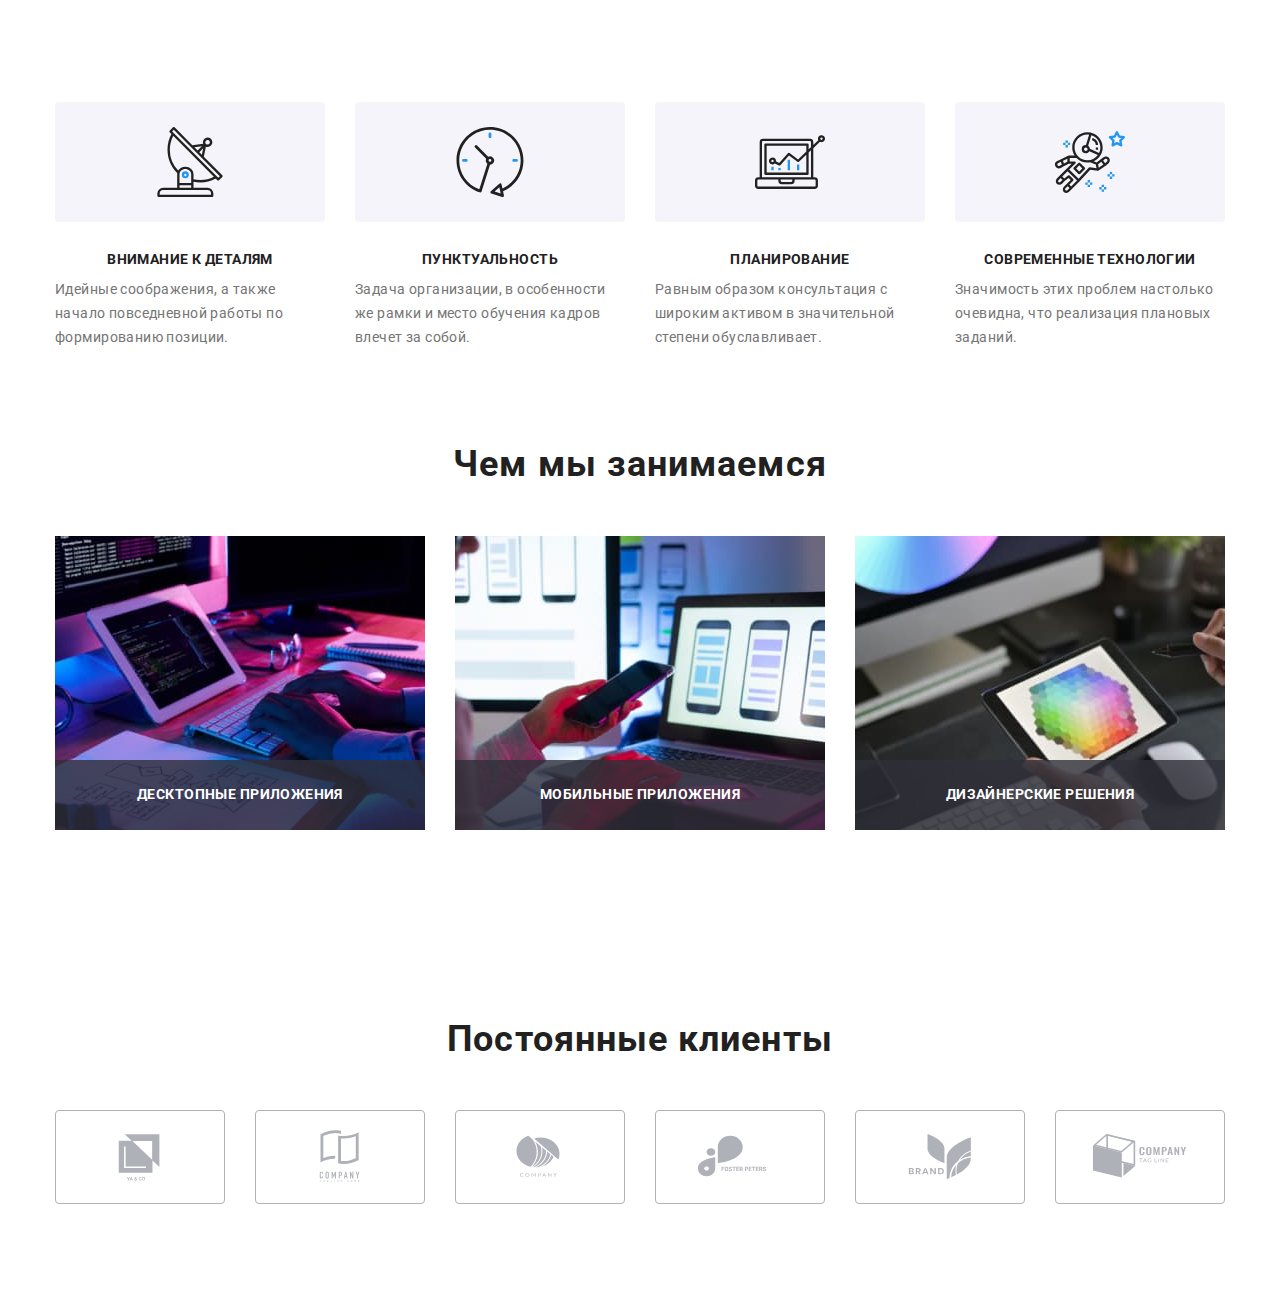
==== index.html @ d969aa15 "about us" ====
<!DOCTYPE html>
<html lang="ru">
  <head>
    <meta charset="UTF-8" />
    <meta name="viewport" content="width=device-width, initial-scale=1.0" />
    <title>Студия</title>
    <link rel="preconnect" href="https://fonts.googleapis.com" />
    <link rel="preconnect" href="https://fonts.gstatic.com" crossorigin />
    <link
      href="https://fonts.googleapis.com/css2?family=Raleway:wght@700&family=Roboto:wght@400;500;700;900&display=swap"
      rel="stylesheet"
    />
    <link
      rel="stylesheet"
      href="https://cdnjs.cloudflare.com/ajax/libs/modern-normalize/1.1.0/modern-normalize.min.css"
      integrity="sha512-wpPYUAdjBVSE4KJnH1VR1HeZfpl1ub8YT/NKx4PuQ5NmX2tKuGu6U/JRp5y+Y8XG2tV+wKQpNHVUX03MfMFn9Q=="
      crossorigin="anonymous"
      referrerpolicy="no-referrer"
    />

    <link rel="stylesheet" href="./css/main.min.css" />
  </head>
  <body>
    <!--
    <header class="header">
      <div class="container header-nav">
        <a class="logo logo--header header-nav__logo" href="./index.html"
          ><span class="logo__logo-span">Web</span>Studio</a
        >

        <nav>
          <ul class="navigation list">
            <li class="navigation__item">
              <a class="navigation__link navigation__link--action" href="./index.html">Студия</a>
            </li>
            <li class="navigation__item">
              <a class="navigation__link" href="./portfolio.html">Портфолио</a>
            </li>
            <li class="navigation__item"><a class="navigation__link" href="">Контакты</a></li>
          </ul>
        </nav>

        <div class="contact">
          <a class="contact__link" href="tel:+380961111111">
            <svg class="contact__icon" width="16" height="12">
              <use href="./images/icons.svg#icon-envelope"></use>
            </svg>
            +38 096 111 11 11</a
          >

          <a class="contact__link contact__link--margin" href="mailto:info@devstudio.com">
            <svg class="contact__icon" width="10" height="16">
              <use href="./images/icons.svg#icon-smartphone"></use>
            </svg>
            info@devstudio.com</a
          >
        </div>
      </div>
    </header>
    -->
    <main>
      <!--
      <section class="hero">
        <div class="container">
          <h1 class="hero__title">Эффективные решения для вашего бизнеса</h1>
          <button data-modal-open type="button" class="btn-order">Заказать услугу</button>
        </div>
      </section>
    -->
      <section class="section">
        <div class="container">
          <ul class="list feature-list">
            <li class="feature-list__item">
              <div class="feature-list__icon-box">
                <svg width="70" height="70">
                  <use href="./images/icons.svg#icon-antenna"></use>
                </svg>
              </div>
              <h3 class="feature-list__title">Внимание к деталям</h3>
              <p class="feature-list__text">
                Идейные соображения, а также начало повседневной работы по формированию позиции.
              </p>
            </li>

            <li class="feature-list__item">
              <div class="feature-list__icon-box">
                <svg width="70" height="70">
                  <use href="./images/icons.svg#icon-clock"></use>
                </svg>
              </div>
              <h3 class="feature-list__title">Пунктуальность</h3>
              <p class="feature-list__text">
                Задача организации, в особенности же рамки и место обучения кадров влечет за собой.
              </p>
            </li>
            <li class="feature-list__item">
              <div class="feature-list__icon-box">
                <svg width="70" height="70">
                  <use href="./images/icons.svg#icon-diagram"></use>
                </svg>
              </div>
              <h3 class="feature-list__title">Планирование</h3>
              <p class="feature-list__text">
                Равным образом консультация с широким активом в значительной степени обуславливает.
              </p>
            </li>
            <li class="feature-list__item">
              <div class="feature-list__icon-box">
                <svg width="70" height="70">
                  <use href="./images/icons.svg#icon-astronaut"></use>
                </svg>
              </div>
              <h3 class="feature-list__title">Современные технологии</h3>
              <p class="feature-list__text">
                Значимость этих проблем настолько очевидна, что реализация плановых заданий.
              </p>
            </li>
          </ul>
        </div>
      </section>

      <section class="section about-us-section">
        <div class="container">
          <h2 class="about-us-title">Чем мы занимаемся</h2>
          <ul class="list about-us-list">
            <li class="about-us-list__item">
              <a href=""
                ><img
                  srcset="./images/box1.jpg 1x, ./images/box1@2x.jpg 2x"
                  src="./images/box1.jpg"
                  width="370"
                  alt="направление деятельности 1"
              /></a>

              <h3 class="about-us-list__overlay">Десктопные приложения</h3>
            </li>
            <li class="about-us-list__item">
              <a href=""
                ><img
                  srcset="./images/box2.jpg 1x, ./images/box2@2x.jpg 2x"
                  src="./images/box2.jpg"
                  width="370"
                  alt="направление деятельности 2"
              /></a>
              <h3 class="about-us-list__overlay">Мобильные приложения</h3>
            </li>
            <li class="about-us-list__item">
              <a href=""
                ><img
                  srcset="./images/box3.jpg 1x, ./images/box3@2x.jpg 2x"
                  src="./images/box3.jpg"
                  width="370"
                  alt="направление деятельности 3"
              /></a>
              <h3 class="about-us-list__overlay">Дизайнерские решения</h3>
            </li>
          </ul>
        </div>
      </section>
      <!--
      <section class="section team">
        <div class="container">
          <h2 class="team__title">Наша команда</h2>
          <ul class="list team-list">
            <li class="team-list__card-item">
              <img src="./images/igor.jpg" width="270" height="260" alt="Игорь Демьяненко" />

              <div class="card-content">
                <h3 class="card-content__staff-title">Игорь Демьяненко</h3>
                <p class="card-content__staff-text" lang="en">Product Designer</p>

                <ul class="list staff-social-list">
                  <li class="staff-social-list__item">
                    <a href="" class="staff-social-list__link">
                      <svg class="staff-social-list__icon" width="20" height="20">
                        <use href="./images/icons.svg#icon-instagram-card"></use>
                      </svg>
                    </a>
                  </li>
                  <li class="staff-social-list__item">
                    <a href="" class="staff-social-list__link">
                      <svg class="staff-social-list__icon" width="20" height="20">
                        <use href="./images/icons.svg#icon-twitter-card"></use>
                      </svg>
                    </a>
                  </li>
                  <li class="staff-social-list__item">
                    <a href="" class="staff-social-list__link">
                      <svg class="staff-social-list__icon" width="20" height="20">
                        <use href="./images/icons.svg#icon-facebook-card"></use>
                      </svg>
                    </a>
                  </li>
                  <li class="staff-social-list__item">
                    <a href="" class="staff-social-list__link">
                      <svg class="staff-social-list__icon" width="20" height="20">
                        <use href="./images/icons.svg#icon-linkedin-card"></use>
                      </svg>
                    </a>
                  </li>
                </ul>
              </div>
            </li>
            <li class="team-list__card-item">
              <img src="./images/olga.jpg" width="270" height="260" alt="Ольга Репина" />

              <div class="card-content">
                <h3 class="card-content__staff-title">Ольга Репина</h3>
                <p class="card-content__staff-text" lang="en">Frontend Developer</p>

                <ul class="list staff-social-list">
                  <li class="staff-social-list__item">
                    <a href="" class="staff-social-list__link">
                      <svg class="staff-social-list__icon" width="20" height="20">
                        <use href="./images/icons.svg#icon-instagram-card"></use>
                      </svg>
                    </a>
                  </li>
                  <li class="staff-social-list__item">
                    <a href="" class="staff-social-list__link">
                      <svg class="staff-social-list__icon" width="20" height="20">
                        <use href="./images/icons.svg#icon-twitter-card"></use>
                      </svg>
                    </a>
                  </li>
                  <li class="staff-social-list__item">
                    <a href="" class="staff-social-list__link">
                      <svg class="staff-social-list__icon" width="20" height="20">
                        <use href="./images/icons.svg#icon-facebook-card"></use>
                      </svg>
                    </a>
                  </li>
                  <li class="staff-social-list__item">
                    <a href="" class="staff-social-list__link">
                      <svg class="staff-social-list__icon" width="20" height="20">
                        <use href="./images/icons.svg#icon-linkedin-card"></use>
                      </svg>
                    </a>
                  </li>
                </ul>
              </div>
            </li>
            <li class="team-list__card-item">
              <img src="./images/nikolay.jpg" width="270" height="260" alt="Николай Тарасов" />

              <div class="card-content">
                <h3 class="card-content__staff-title">Николай Тарасов</h3>
                <p class="card-content__staff-text" lang="en">Marketing</p>

                <ul class="list staff-social-list">
                  <li class="staff-social-list__item">
                    <a href="" class="staff-social-list__link">
                      <svg class="staff-social-list__icon" width="20" height="20">
                        <use href="./images/icons.svg#icon-instagram-card"></use>
                      </svg>
                    </a>
                  </li>
                  <li class="staff-social-list__item">
                    <a href="" class="staff-social-list__link">
                      <svg class="staff-social-list__icon" width="20" height="20">
                        <use href="./images/icons.svg#icon-twitter-card"></use>
                      </svg>
                    </a>
                  </li>
                  <li class="staff-social-list__item">
                    <a href="" class="staff-social-list__link">
                      <svg class="staff-social-list__icon" width="20" height="20">
                        <use href="./images/icons.svg#icon-facebook-card"></use>
                      </svg>
                    </a>
                  </li>
                  <li class="staff-social-list__item">
                    <a href="" class="staff-social-list__link">
                      <svg class="staff-social-list__icon" width="20" height="20">
                        <use href="./images/icons.svg#icon-linkedin-card"></use>
                      </svg>
                    </a>
                  </li>
                </ul>
              </div>
            </li>
            <li class="team-list__card-item">
              <img src="./images/mihail.jpg" width="270" height="260" alt="Михаил Ермаков" />

              <div class="card-content">
                <h3 class="card-content__staff-title">Михаил Ермаков</h3>
                <p class="card-content__staff-text" lang="en">UI Designer</p>

                <ul class="list staff-social-list">
                  <li class="staff-social-list__item">
                    <a href="" class="staff-social-list__link">
                      <svg class="staff-social-list__icon" width="20" height="20">
                        <use href="./images/icons.svg#icon-instagram-card"></use>
                      </svg>
                    </a>
                  </li>
                  <li class="staff-social-list__item">
                    <a href="" class="staff-social-list__link">
                      <svg class="staff-social-list__icon" width="20" height="20">
                        <use href="./images/icons.svg#icon-twitter-card"></use>
                      </svg>
                    </a>
                  </li>
                  <li class="staff-social-list__item">
                    <a href="" class="staff-social-list__link">
                      <svg class="staff-social-list__icon" width="20" height="20">
                        <use href="./images/icons.svg#icon-facebook-card"></use>
                      </svg>
                    </a>
                  </li>
                  <li class="staff-social-list__item">
                    <a href="" class="staff-social-list__link">
                      <svg class="staff-social-list__icon" width="20" height="20">
                        <use href="./images/icons.svg#icon-linkedin-card"></use>
                      </svg>
                    </a>
                  </li>
                </ul>
              </div>
            </li>
          </ul>
        </div>
      </section>
    -->
      <section class="section">
        <div class="container">
          <h2 class="clients-title">Постоянные клиенты</h2>
          <ul class="list clients-list">
            <li class="clients-list__item">
              <a href="" class="clients-list__link">
                <svg class="clients-list__icon" width="106" height="60">
                  <use href="./images/icons.svg#icon-client1"></use>
                </svg>
              </a>
            </li>
            <li class="clients-list__item">
              <a href="" class="clients-list__link">
                <svg class="clients-list__icon" width="106" height="60">
                  <use href="./images/icons.svg#icon-client2"></use>
                </svg>
              </a>
            </li>
            <li class="clients-list__item">
              <a href="" class="clients-list__link">
                <svg class="clients-list__icon" width="106" height="60">
                  <use href="./images/icons.svg#icon-client3"></use>
                </svg>
              </a>
            </li>
            <li class="clients-list__item">
              <a href="" class="clients-list__link">
                <svg class="clients-list__icon" width="106" height="60">
                  <use href="./images/icons.svg#icon-client4"></use>
                </svg>
              </a>
            </li>
            <li class="clients-list__item">
              <a href="" class="clients-list__link">
                <svg class="clients-list__icon" width="106" height="60">
                  <use href="./images/icons.svg#icon-client5"></use>
                </svg>
              </a>
            </li>
            <li class="clients-list__item">
              <a href="" class="clients-list__link">
                <svg class="clients-list__icon" width="106" height="60">
                  <use href="./images/icons.svg#icon-client6"></use>
                </svg>
              </a>
            </li>
          </ul>
        </div>
      </section>
      <!--
      <div data-modal class="backdrop is-hidden">
        <div class="modal">
          <button data-modal-close type="button" class="btn-modal">
            <svg class="btn-modal__icon">
              <use href="./images/icons.svg#icon-close"></use>
            </svg>
          </button>
          <form class="form" action="">
            <p class="form__header">Оставьте свои данные, мы вам перезвоним</p>

            <div class="form__field">
              <label class="form__label" for="name">Имя</label>

              <div class="form__icon-position">
                <input class="form__input" type="text" name="name" id="name" autofocus />
                <svg class="form__icon form__icon--name">
                  <use href="./images/icons.svg#icon-name"></use>
                </svg>
              </div>
            </div>

            <div class="form__field">
              <label class="form__label" for="tel">Телефон</label>
              <div class="form__icon-position">
                <input class="form__input" type="tel" name="tel" id="tel" />
                <svg class="form__icon form__icon--tel">
                  <use href="./images/icons.svg#icon-tel"></use>
                </svg>
              </div>
            </div>

            <div class="form__field">
              <label class="form__label" for="email">Почта</label>
              <div class="form__icon-position">
                <input class="form__input" type="email" name="email" id="email" />
                <svg class="form__icon form__icon--email">
                  <use href="./images/icons.svg#icon-email"></use>
                </svg>
              </div>
            </div>

            <div class="form__field">
              <label class="form__label" for="comment">Комментарий</label>
              <textarea
                class="form__textarea"
                name="comment"
                id="comment"
                placeholder="Введите текст"
              ></textarea>
            </div>

            <div class="form__field">
              <input
                class="form__input-policy"
                type="checkbox"
                name="policy"
                id="policy"
                required
              />

              <label class="form__label-policy" for="policy"
                >Соглашаюсь с рассылкой и принимаю
                <a class="form__policy-link" href="">Условия договора</a></label
              >
            </div>

            <button type="submit" class="form-bnt-submit">Отправить</button>
          </form>
        </div>
      </div>
    --></main>
    <!--
    <footer class="footer">
      <div class="container footer-wrap">
        <div class="footer-wrap__footer-contact-block">
          <a class="footer-logo" href="./index.html"
            ><span class="footer-logo__logo-span">Web</span>Studio</a
          >
          <address>
            <a
              class="footer-contact-link footer-contact-link--address-link"
              href="https://goo.gl/maps/iWSiA93wagULa9Wx8"
              >г. Киев, пр-т Леси Украинки, 26</a
            ><br />
            <a class="footer-contact-link" href="tel:+380991111111">+38 099 111 11 11</a><br />
            <a class="footer-contact-link" href="mailto:info@example.com">info@example.com</a>
          </address>
        </div>

        <div class="footer-wrap__footer-social-wrap">
          <p class="join-social">присоединяйтесь</p>
          <ul class="list footer-social-list">
            <li class="footer-social-list__item">
              <a href="" class="footer-social-list__link">
                <svg class="footer-social-list__icon" width="20" height="20">
                  <use href="./images/icons.svg#icon-instagram-footer"></use>
                </svg>
              </a>
            </li>
            <li class="footer-social-list__item">
              <a href="" class="footer-social-list__link">
                <svg class="footer-social-list__icon" width="20" height="20">
                  <use href="./images/icons.svg#icon-twitter-footer"></use>
                </svg>
              </a>
            </li>
            <li class="footer-social-list__item">
              <a href="" class="footer-social-list__link">
                <svg class="footer-social-list__icon" width="20" height="20">
                  <use href="./images/icons.svg#icon-facebook-footer"></use>
                </svg>
              </a>
            </li>
            <li class="footer-social-list__item">
              <a href="" class="footer-social-list__link">
                <svg class="footer-social-list__icon" width="20" height="20">
                  <use href="./images/icons.svg#icon-linkedin-footer"></use>
                </svg>
              </a>
            </li>
          </ul>
        </div>

        <div class="footer-wrap__footer-form-wrap">
          <p class="join-social">Подпишитесь на рассылку</p>
          <form class="footer-form-email" action="">
            <input
              class="footer-form-email__input"
              type="email"
              name="email-list"
              placeholder="E-mail"
            />
            <button type="submit" class="foooter-form-bnt">
              Подписаться
              <svg class="foooter-form-bnt__icon" width="24" height="24">
                <use href="./images/icons.svg#icon-send"></use>
              </svg>
            </button>
          </form>
        </div>
      </div>
    </footer>
  -->
    <script src="./js/modal.js"></script>
  </body>
</html>
---- css/main.min.css ----
*{-webkit-box-sizing:border-box;box-sizing:border-box}body{font-family:"Roboto",sans-serif;font-style:normal;background-color:#fff;color:#757575}h1,h2,h3,h4,h5,h6,p,ul{margin:0;padding:0}img{display:block;max-width:100%;height:auto}.list{list-style:none}a{text-decoration:none}.container{margin-left:auto;margin-right:auto;padding-left:15px;padding-right:15px}@media screen and (min-width: 480px){.container{width:480px}}@media screen and (min-width: 768px){.container{width:768px}}@media screen and (min-width: 1200px){.container{width:1200px}}.section{padding-top:60px;padding-bottom:60px}@media screen and (min-width: 1200px){.section{padding-top:94px;padding-bottom:94px}}@media screen and (min-width: 768px){.feature-list{display:-webkit-box;display:-ms-flexbox;display:flex;-ms-flex-wrap:wrap;flex-wrap:wrap;margin:-15px}}@media screen and (max-width: 767px){.feature-list__item:not(:last-child){margin-bottom:30px}}@media screen and (min-width: 768px){.feature-list__item{margin:15px;-ms-flex-preferred-size:calc((100% - 60px)/2);flex-basis:calc((100% - 60px)/2)}}@media screen and (min-width: 1200px){.feature-list__item{margin:15px;-ms-flex-preferred-size:calc((100% - 120px)/4);flex-basis:calc((100% - 120px)/4)}}.feature-list__icon-box{margin-bottom:30px;padding-top:25px;padding-bottom:25px;text-align:center;background-color:#f5f4fa;border-radius:4px;height:120px}.feature-list__title{margin-bottom:10px;font-weight:700;font-size:14px;line-height:1.14;letter-spacing:.03em;text-transform:uppercase;color:#212121;text-align:center}.feature-list__text{font-weight:400;font-size:14px;line-height:1.71;letter-spacing:.03em;color:#757575}.about-us-section{display:none}@media screen and (min-width: 1200px){.about-us-section{display:block;padding-top:0}}.about-us-title{margin-bottom:50px;font-weight:700;font-size:36px;line-height:1.16;text-align:center;letter-spacing:.03em;color:#212121}.about-us-list{display:-webkit-box;display:-ms-flexbox;display:flex}.about-us-list__item:not(:last-child){margin-right:30px}.about-us-list__item{position:relative}.about-us-list__overlay{position:absolute;margin:0;padding-top:27px;padding-bottom:27px;width:100%;height:70px;bottom:0;opacity:1;font-weight:700;font-size:14px;line-height:1.14;text-align:center;letter-spacing:.03em;text-transform:uppercase;background-color:rgba(47,48,58,.8);color:#fff}.clients-title{margin-bottom:30px;font-size:28px;line-height:1.16;font-weight:700;text-align:center;letter-spacing:.03em;color:#212121}@media screen and (min-width: 1200px){.clients-title{margin-bottom:50px;font-size:36px;line-height:1.17}}.clients-list{display:-webkit-box;display:-ms-flexbox;display:flex;-ms-flex-wrap:wrap;flex-wrap:wrap;margin:-15px}.clients-list__item{margin:15px;-ms-flex-preferred-size:calc((100% - 60px)/2);flex-basis:calc((100% - 60px)/2)}@media screen and (min-width: 768px){.clients-list__item{margin:15px;-ms-flex-preferred-size:calc((100% - 90px)/3);flex-basis:calc((100% - 90px)/3)}}@media screen and (min-width: 1200px){.clients-list__item{margin:15px;-ms-flex-preferred-size:calc((100% - 180px)/6);flex-basis:calc((100% - 180px)/6)}}.clients-list__link{padding:16px 0;display:-webkit-box;display:-ms-flexbox;display:flex;-webkit-box-pack:center;-ms-flex-pack:center;justify-content:center;-webkit-box-align:center;-ms-flex-align:center;align-items:center;border:1px solid #afb1b8;border-radius:4px;color:#afb1b8;-webkit-transition:color 250ms cubic-bezier(0.4, 0, 0.2, 1),border 250ms cubic-bezier(0.4, 0, 0.2, 1);transition:color 250ms cubic-bezier(0.4, 0, 0.2, 1),border 250ms cubic-bezier(0.4, 0, 0.2, 1)}.clients-list__link:hover,.clients-list__link:focus{color:#2196f3;border:1px solid #2196f3}.clients-list__icon{fill:currentColor}/*# sourceMappingURL=main.min.css.map */
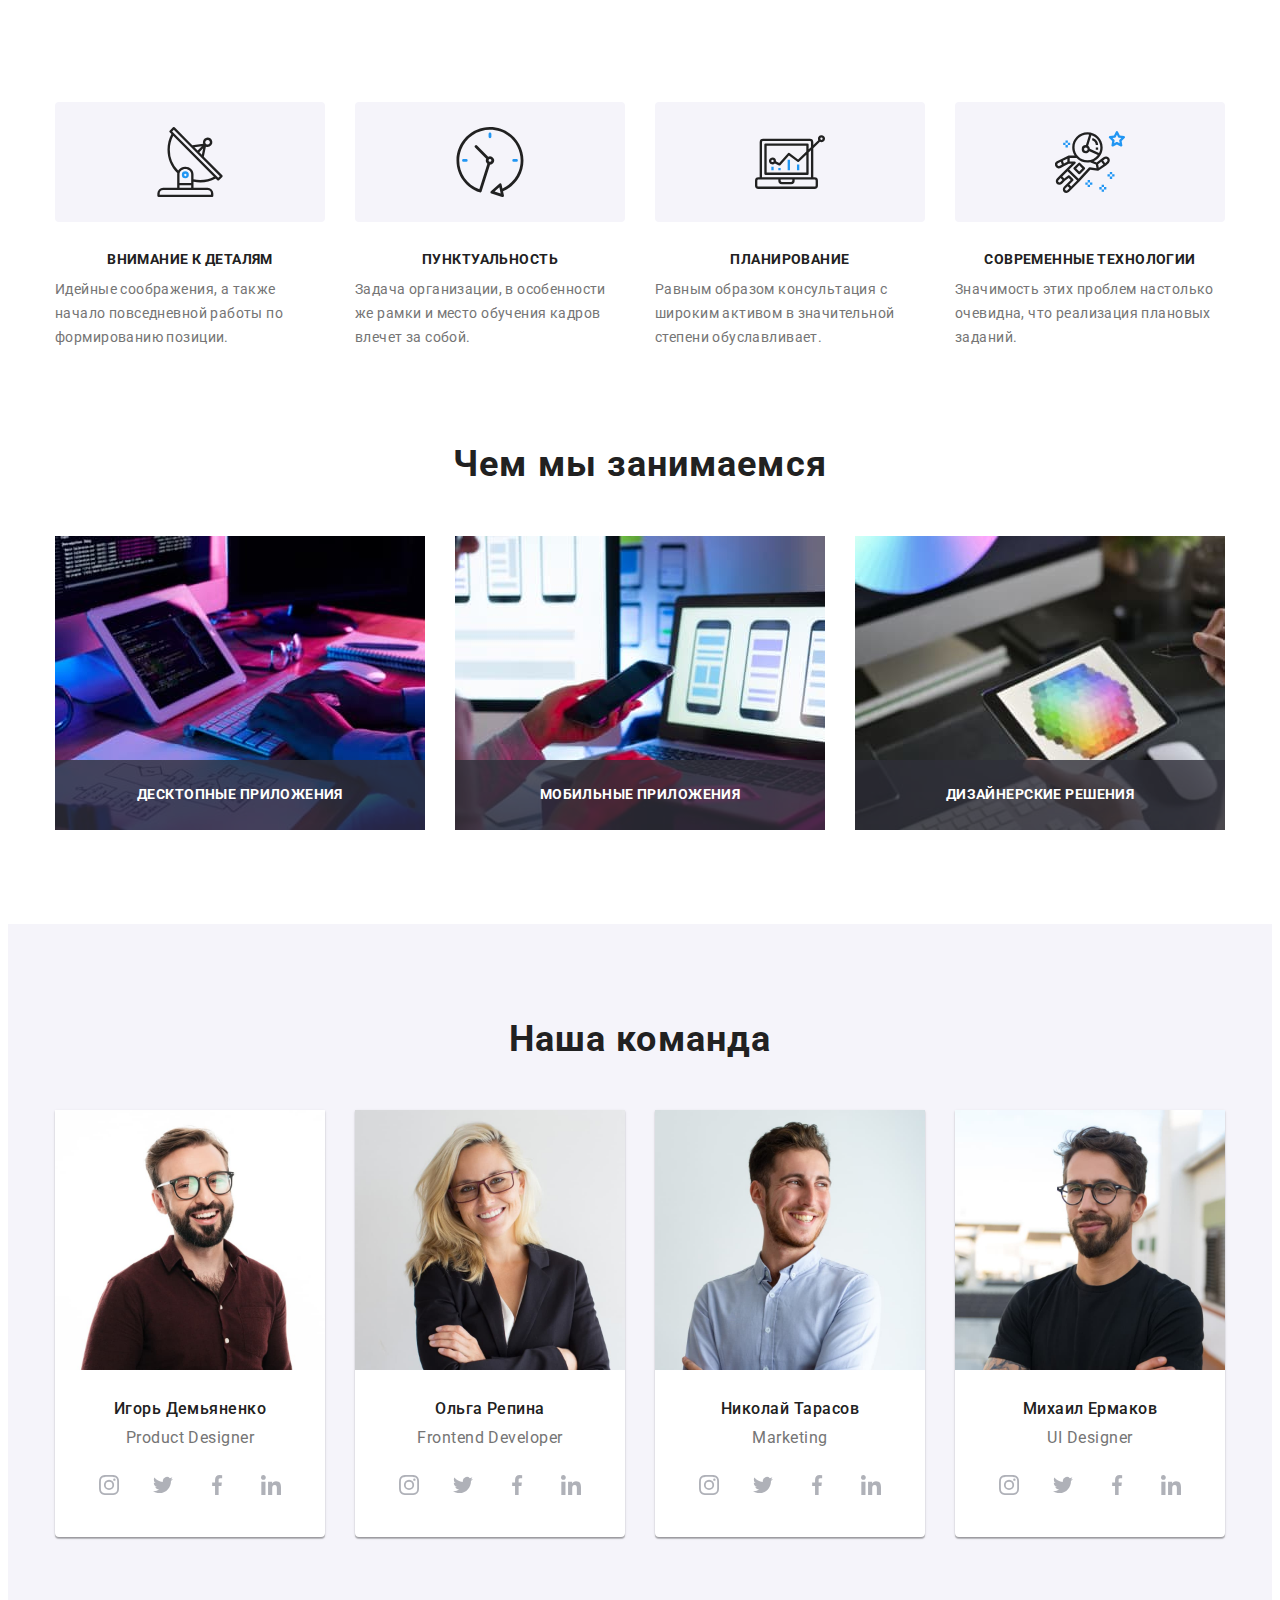
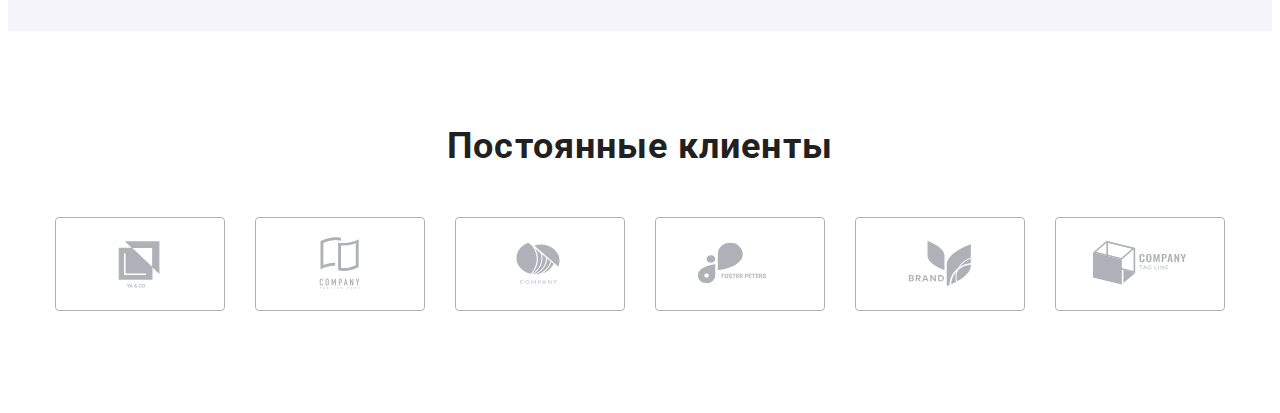
==== commit 78b7902f: "team" ====
--- a/index.html
+++ b/index.html
@@ -157,14 +157,24 @@
           </ul>
         </div>
       </section>
-      <!--
+
       <section class="section team">
         <div class="container">
           <h2 class="team__title">Наша команда</h2>
           <ul class="list team-list">
             <li class="team-list__card-item">
-              <img src="./images/igor.jpg" width="270" height="260" alt="Игорь Демьяненко" />
-
+              <picture>
+                <source
+                  srcset="./images/igor-desctop.jpg 1x, ./images/igor-desctop@2x.jpg 2x"
+                  media="(min-width: 1200px)"
+                />
+                <source
+                  srcset="./images/igor-tablet.jpg 1x, ./images/igor-tablet@2x.jpg 2x"
+                  media="(min-width: 768px)"
+                />
+                <source srcset="./images/igor-mob.jpg 1x, ./images/igor-mob@2x.jpg 2x" />
+                <img src="./images/igor-mob.jpg" alt="Игорь Демьяненко" />
+              </picture>
               <div class="card-content">
                 <h3 class="card-content__staff-title">Игорь Демьяненко</h3>
                 <p class="card-content__staff-text" lang="en">Product Designer</p>
@@ -202,7 +212,18 @@
               </div>
             </li>
             <li class="team-list__card-item">
-              <img src="./images/olga.jpg" width="270" height="260" alt="Ольга Репина" />
+              <picture>
+                <source
+                  srcset="./images/olga-desctop.jpg 1x, ./images/olga-desctop@2x.jpg 2x"
+                  media="(min-width: 1200px)"
+                />
+                <source
+                  srcset="./images/olga-tablet.jpg 1x, ./images/olga-tablet@2x.jpg 2x"
+                  media="(min-width: 768px)"
+                />
+                <source srcset="./images/olga-mob.jpg 1x, ./images/olga-mob@2x.jpg 2x" />
+                <img src="./images/olga-mob.jpg" alt="Ольга Репина" />
+              </picture>
 
               <div class="card-content">
                 <h3 class="card-content__staff-title">Ольга Репина</h3>
@@ -241,7 +262,18 @@
               </div>
             </li>
             <li class="team-list__card-item">
-              <img src="./images/nikolay.jpg" width="270" height="260" alt="Николай Тарасов" />
+              <picture>
+                <source
+                  srcset="./images/nikolay-desctop.jpg 1x, ./images/nikolay-desctop@2x.jpg 2x"
+                  media="(min-width: 1200px)"
+                />
+                <source
+                  srcset="./images/nikolay-tablet.jpg 1x, ./images/nikolay-tablet@2x.jpg 2x"
+                  media="(min-width: 768px)"
+                />
+                <source srcset="./images/nikolay-mob.jpg 1x, ./images/nikolay-mob@2x.jpg 2x" />
+                <img src="./images/nikolay-mob.jpg" alt="Николай Тарасов" />
+              </picture>
 
               <div class="card-content">
                 <h3 class="card-content__staff-title">Николай Тарасов</h3>
@@ -280,8 +312,18 @@
               </div>
             </li>
             <li class="team-list__card-item">
-              <img src="./images/mihail.jpg" width="270" height="260" alt="Михаил Ермаков" />
-
+              <picture>
+                <source
+                  srcset="./images/mihail-desctop.jpg 1x, ./images/mihail-desctop@2x.jpg 2x"
+                  media="(min-width: 1200px)"
+                />
+                <source
+                  srcset="./images/mihail-tablet.jpg 1x, ./images/mihail-tablet@2x.jpg 2x"
+                  media="(min-width: 768px)"
+                />
+                <source srcset="./images/mihail-mob.jpg 1x, ./images/mihail-mob@2x.jpg 2x" />
+                <img src="./images/mihail-mob.jpg" alt="Михаил Ермаков" />
+              </picture>
               <div class="card-content">
                 <h3 class="card-content__staff-title">Михаил Ермаков</h3>
                 <p class="card-content__staff-text" lang="en">UI Designer</p>
@@ -321,7 +363,7 @@
           </ul>
         </div>
       </section>
-    -->
+
       <section class="section">
         <div class="container">
           <h2 class="clients-title">Постоянные клиенты</h2>
--- a/css/main.min.css
+++ b/css/main.min.css
@@ -1 +1 @@
-*{-webkit-box-sizing:border-box;box-sizing:border-box}body{font-family:"Roboto",sans-serif;font-style:normal;background-color:#fff;color:#757575}h1,h2,h3,h4,h5,h6,p,ul{margin:0;padding:0}img{display:block;max-width:100%;height:auto}.list{list-style:none}a{text-decoration:none}.container{margin-left:auto;margin-right:auto;padding-left:15px;padding-right:15px}@media screen and (min-width: 480px){.container{width:480px}}@media screen and (min-width: 768px){.container{width:768px}}@media screen and (min-width: 1200px){.container{width:1200px}}.section{padding-top:60px;padding-bottom:60px}@media screen and (min-width: 1200px){.section{padding-top:94px;padding-bottom:94px}}@media screen and (min-width: 768px){.feature-list{display:-webkit-box;display:-ms-flexbox;display:flex;-ms-flex-wrap:wrap;flex-wrap:wrap;margin:-15px}}@media screen and (max-width: 767px){.feature-list__item:not(:last-child){margin-bottom:30px}}@media screen and (min-width: 768px){.feature-list__item{margin:15px;-ms-flex-preferred-size:calc((100% - 60px)/2);flex-basis:calc((100% - 60px)/2)}}@media screen and (min-width: 1200px){.feature-list__item{margin:15px;-ms-flex-preferred-size:calc((100% - 120px)/4);flex-basis:calc((100% - 120px)/4)}}.feature-list__icon-box{margin-bottom:30px;padding-top:25px;padding-bottom:25px;text-align:center;background-color:#f5f4fa;border-radius:4px;height:120px}.feature-list__title{margin-bottom:10px;font-weight:700;font-size:14px;line-height:1.14;letter-spacing:.03em;text-transform:uppercase;color:#212121;text-align:center}.feature-list__text{font-weight:400;font-size:14px;line-height:1.71;letter-spacing:.03em;color:#757575}.about-us-section{display:none}@media screen and (min-width: 1200px){.about-us-section{display:block;padding-top:0}}.about-us-title{margin-bottom:50px;font-weight:700;font-size:36px;line-height:1.16;text-align:center;letter-spacing:.03em;color:#212121}.about-us-list{display:-webkit-box;display:-ms-flexbox;display:flex}.about-us-list__item:not(:last-child){margin-right:30px}.about-us-list__item{position:relative}.about-us-list__overlay{position:absolute;margin:0;padding-top:27px;padding-bottom:27px;width:100%;height:70px;bottom:0;opacity:1;font-weight:700;font-size:14px;line-height:1.14;text-align:center;letter-spacing:.03em;text-transform:uppercase;background-color:rgba(47,48,58,.8);color:#fff}.clients-title{margin-bottom:30px;font-size:28px;line-height:1.16;font-weight:700;text-align:center;letter-spacing:.03em;color:#212121}@media screen and (min-width: 1200px){.clients-title{margin-bottom:50px;font-size:36px;line-height:1.17}}.clients-list{display:-webkit-box;display:-ms-flexbox;display:flex;-ms-flex-wrap:wrap;flex-wrap:wrap;margin:-15px}.clients-list__item{margin:15px;-ms-flex-preferred-size:calc((100% - 60px)/2);flex-basis:calc((100% - 60px)/2)}@media screen and (min-width: 768px){.clients-list__item{margin:15px;-ms-flex-preferred-size:calc((100% - 90px)/3);flex-basis:calc((100% - 90px)/3)}}@media screen and (min-width: 1200px){.clients-list__item{margin:15px;-ms-flex-preferred-size:calc((100% - 180px)/6);flex-basis:calc((100% - 180px)/6)}}.clients-list__link{padding:16px 0;display:-webkit-box;display:-ms-flexbox;display:flex;-webkit-box-pack:center;-ms-flex-pack:center;justify-content:center;-webkit-box-align:center;-ms-flex-align:center;align-items:center;border:1px solid #afb1b8;border-radius:4px;color:#afb1b8;-webkit-transition:color 250ms cubic-bezier(0.4, 0, 0.2, 1),border 250ms cubic-bezier(0.4, 0, 0.2, 1);transition:color 250ms cubic-bezier(0.4, 0, 0.2, 1),border 250ms cubic-bezier(0.4, 0, 0.2, 1)}.clients-list__link:hover,.clients-list__link:focus{color:#2196f3;border:1px solid #2196f3}.clients-list__icon{fill:currentColor}/*# sourceMappingURL=main.min.css.map */+*{-webkit-box-sizing:border-box;box-sizing:border-box}body{font-family:"Roboto",sans-serif;font-style:normal;background-color:#fff;color:#757575}h1,h2,h3,h4,h5,h6,p,ul{margin:0;padding:0}img{display:block;max-width:100%;height:auto}.list{list-style:none}a{text-decoration:none}.container{margin-left:auto;margin-right:auto;padding-left:15px;padding-right:15px}@media screen and (min-width: 480px){.container{width:480px}}@media screen and (min-width: 768px){.container{width:768px}}@media screen and (min-width: 1200px){.container{width:1200px}}.section{padding-top:60px;padding-bottom:60px}@media screen and (min-width: 1200px){.section{padding-top:94px;padding-bottom:94px}}@media screen and (min-width: 768px){.feature-list{display:-webkit-box;display:-ms-flexbox;display:flex;-ms-flex-wrap:wrap;flex-wrap:wrap;margin:-15px}}@media screen and (max-width: 767px){.feature-list__item:not(:last-child){margin-bottom:30px}}@media screen and (min-width: 768px){.feature-list__item{margin:15px;-ms-flex-preferred-size:calc((100% - 60px)/2);flex-basis:calc((100% - 60px)/2)}}@media screen and (min-width: 1200px){.feature-list__item{margin:15px;-ms-flex-preferred-size:calc((100% - 120px)/4);flex-basis:calc((100% - 120px)/4)}}.feature-list__icon-box{margin-bottom:30px;padding-top:25px;padding-bottom:25px;text-align:center;background-color:#f5f4fa;border-radius:4px;height:120px}.feature-list__title{margin-bottom:10px;font-weight:700;font-size:14px;line-height:1.14;letter-spacing:.03em;text-transform:uppercase;color:#212121;text-align:center}.feature-list__text{font-weight:400;font-size:14px;line-height:1.71;letter-spacing:.03em;color:#757575}.about-us-section{display:none}@media screen and (min-width: 1200px){.about-us-section{display:block;padding-top:0}}.about-us-title{margin-bottom:50px;font-weight:700;font-size:36px;line-height:1.16;text-align:center;letter-spacing:.03em;color:#212121}.about-us-list{display:-webkit-box;display:-ms-flexbox;display:flex}.about-us-list__item:not(:last-child){margin-right:30px}.about-us-list__item{position:relative}.about-us-list__overlay{position:absolute;margin:0;padding-top:27px;padding-bottom:27px;width:100%;height:70px;bottom:0;opacity:1;font-weight:700;font-size:14px;line-height:1.14;text-align:center;letter-spacing:.03em;text-transform:uppercase;background-color:rgba(47,48,58,.8);color:#fff}.team{background-color:#f5f4fa}.team__title{margin-bottom:30px;font-size:28px;line-height:1.16;font-weight:700;text-align:center;letter-spacing:.03em;color:#212121}@media screen and (min-width: 1200px){.team__title{margin-bottom:50px;font-size:36px;line-height:1.17}}@media screen and (min-width: 768px){.team-list{display:-webkit-box;display:-ms-flexbox;display:flex;-ms-flex-wrap:wrap;flex-wrap:wrap;margin:-15px}}.team-list__card-item{background:#fff;-webkit-box-shadow:0px 1px 3px rgba(0,0,0,.12),0px 1px 1px rgba(0,0,0,.14),0px 2px 1px rgba(0,0,0,.2);box-shadow:0px 1px 3px rgba(0,0,0,.12),0px 1px 1px rgba(0,0,0,.14),0px 2px 1px rgba(0,0,0,.2);border-radius:0px 0px 4px 4px}@media screen and (max-width: 767px){.team-list__card-item:not(:last-child){margin-bottom:30px}}@media screen and (min-width: 768px){.team-list__card-item{margin:15px;-ms-flex-preferred-size:calc((100% - 60px)/2);flex-basis:calc((100% - 60px)/2)}}@media screen and (min-width: 1200px){.team-list__card-item{margin:15px;-ms-flex-preferred-size:calc((100% - 120px)/4);flex-basis:calc((100% - 120px)/4)}}.card-content{padding-top:30px;padding-bottom:30px}.card-content__staff-title{margin-bottom:10px;font-weight:500;font-size:16px;line-height:1.18;text-align:center;letter-spacing:.03em;color:#212121}.card-content__staff-text{margin-bottom:16px;font-weight:400;font-size:16px;line-height:1.18;text-align:center;letter-spacing:.03em;color:#757575}.staff-social-list{display:-webkit-box;display:-ms-flexbox;display:flex;-webkit-box-align:center;-ms-flex-align:center;align-items:center;-webkit-box-pack:center;-ms-flex-pack:center;justify-content:center}.staff-social-list__item:not(:last-child){margin-right:10px}.staff-social-list__link{display:-webkit-box;display:-ms-flexbox;display:flex;-webkit-box-align:center;-ms-flex-align:center;align-items:center;-webkit-box-pack:center;-ms-flex-pack:center;justify-content:center;width:44px;height:44px;cursor:pointer;border-radius:50%;color:#afb1b8;-webkit-transition:background-color 250ms cubic-bezier(0.4, 0, 0.2, 1),color 250ms cubic-bezier(0.4, 0, 0.2, 1);transition:background-color 250ms cubic-bezier(0.4, 0, 0.2, 1),color 250ms cubic-bezier(0.4, 0, 0.2, 1)}.staff-social-list__link:hover,.staff-social-list__link:focus{color:#fff;background-color:#2196f3}.staff-social-list__icon{fill:currentColor}.clients-title{margin-bottom:30px;font-size:28px;line-height:1.16;font-weight:700;text-align:center;letter-spacing:.03em;color:#212121}@media screen and (min-width: 1200px){.clients-title{margin-bottom:50px;font-size:36px;line-height:1.17}}.clients-list{display:-webkit-box;display:-ms-flexbox;display:flex;-ms-flex-wrap:wrap;flex-wrap:wrap;margin:-15px}.clients-list__item{margin:15px;-ms-flex-preferred-size:calc((100% - 60px)/2);flex-basis:calc((100% - 60px)/2)}@media screen and (min-width: 768px){.clients-list__item{margin:15px;-ms-flex-preferred-size:calc((100% - 90px)/3);flex-basis:calc((100% - 90px)/3)}}@media screen and (min-width: 1200px){.clients-list__item{margin:15px;-ms-flex-preferred-size:calc((100% - 180px)/6);flex-basis:calc((100% - 180px)/6)}}.clients-list__link{padding:16px 0;display:-webkit-box;display:-ms-flexbox;display:flex;-webkit-box-pack:center;-ms-flex-pack:center;justify-content:center;-webkit-box-align:center;-ms-flex-align:center;align-items:center;border:1px solid #afb1b8;border-radius:4px;color:#afb1b8;-webkit-transition:color 250ms cubic-bezier(0.4, 0, 0.2, 1),border 250ms cubic-bezier(0.4, 0, 0.2, 1);transition:color 250ms cubic-bezier(0.4, 0, 0.2, 1),border 250ms cubic-bezier(0.4, 0, 0.2, 1)}.clients-list__link:hover,.clients-list__link:focus{color:#2196f3;border:1px solid #2196f3}.clients-list__icon{fill:currentColor}/*# sourceMappingURL=main.min.css.map */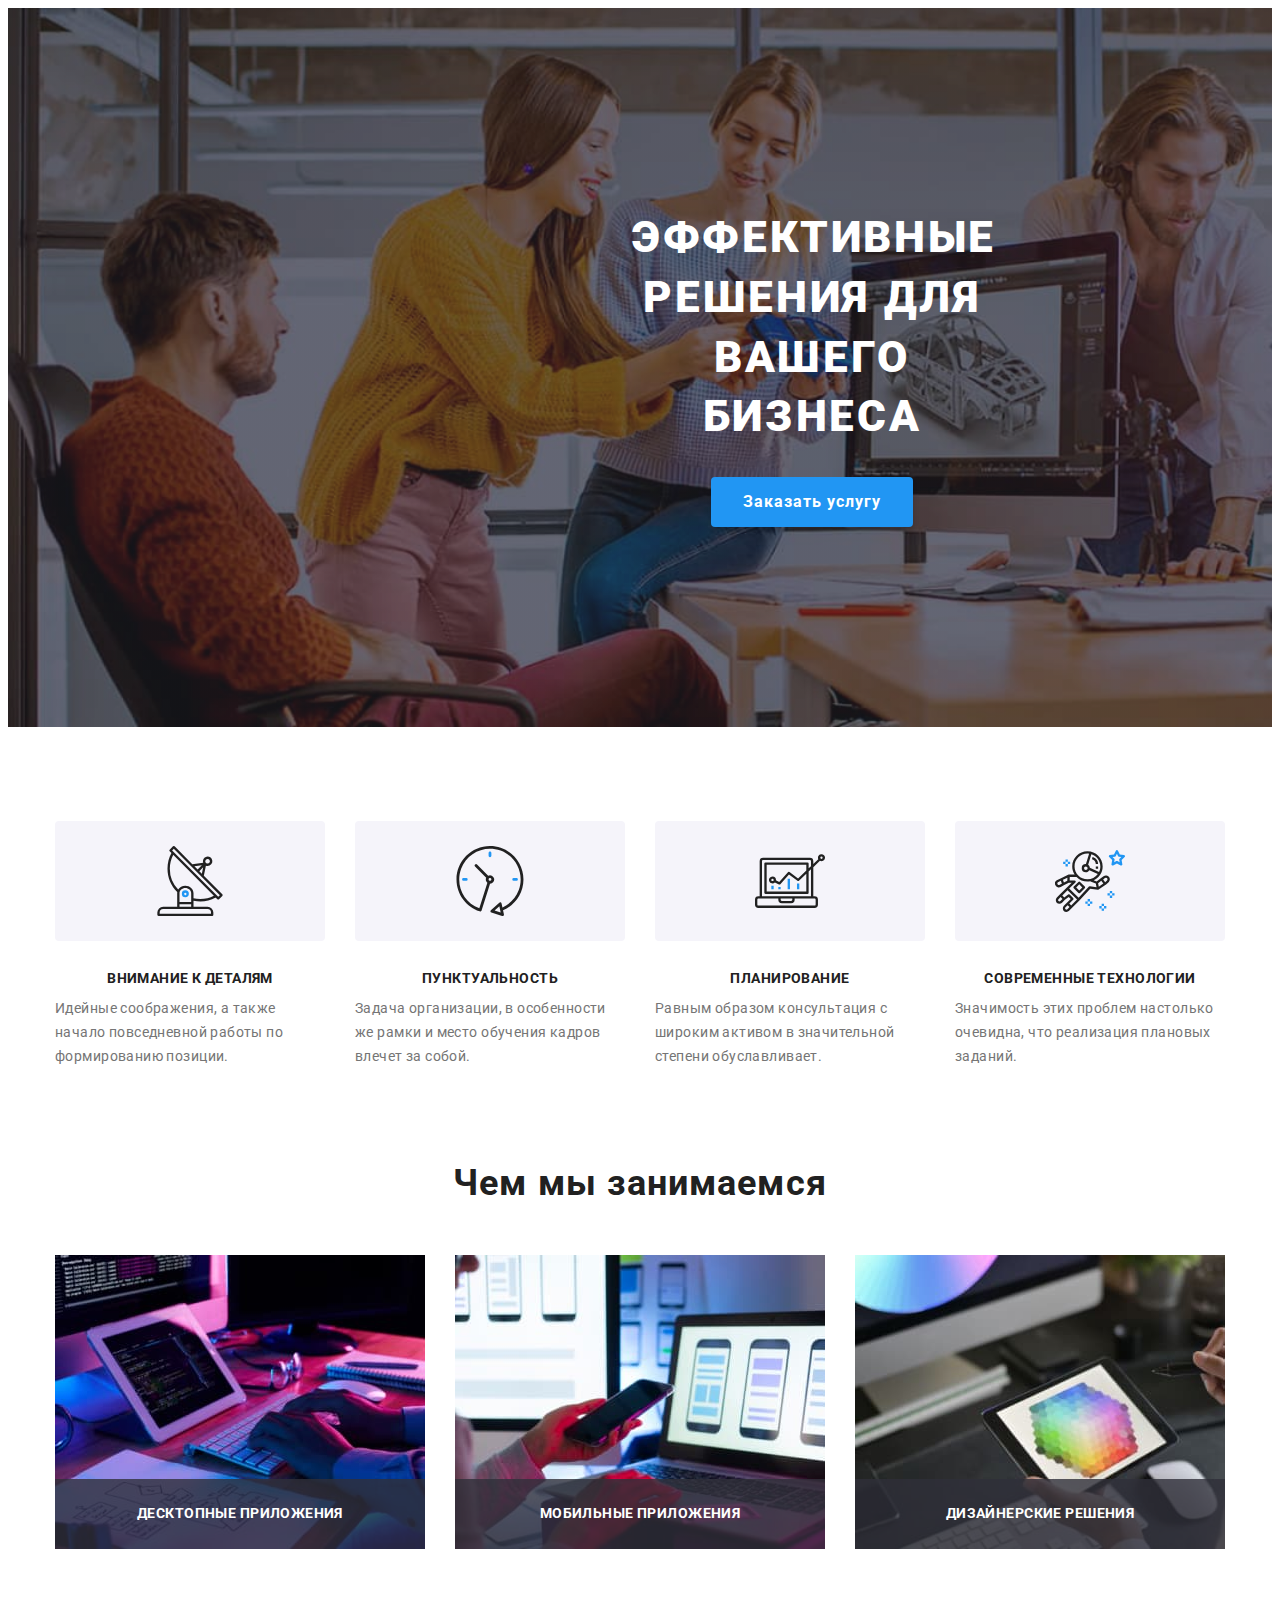
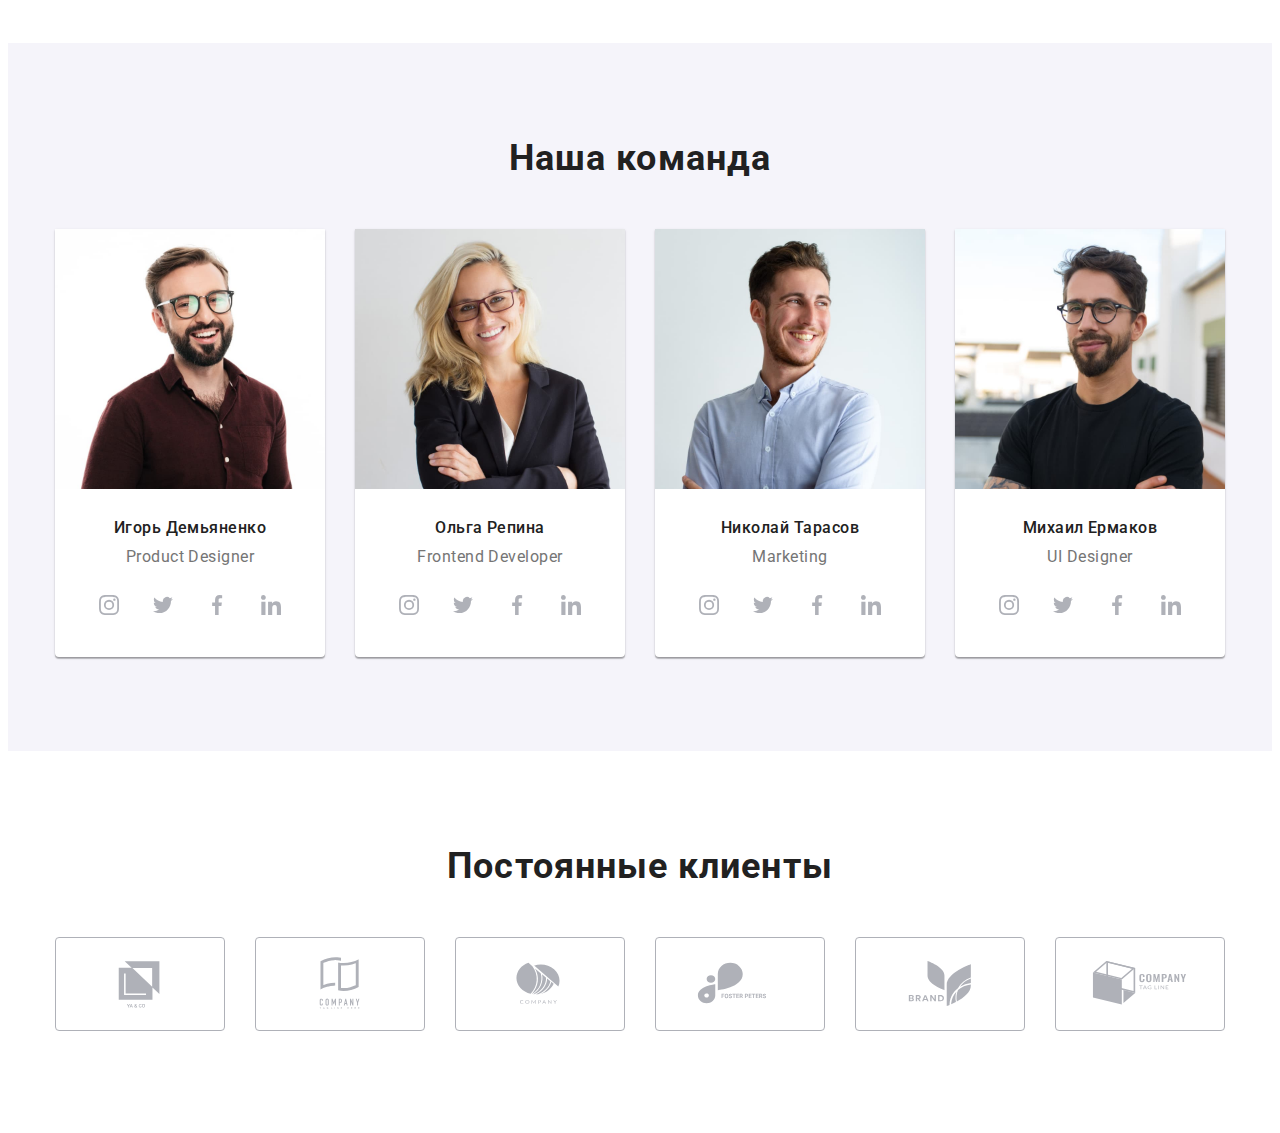
==== commit ae9a740c: "hero" ====
--- a/index.html
+++ b/index.html
@@ -59,14 +59,13 @@
     </header>
     -->
     <main>
-      <!--
       <section class="hero">
         <div class="container">
           <h1 class="hero__title">Эффективные решения для вашего бизнеса</h1>
           <button data-modal-open type="button" class="btn-order">Заказать услугу</button>
         </div>
       </section>
-    -->
+
       <section class="section">
         <div class="container">
           <ul class="list feature-list">
--- a/css/main.min.css
+++ b/css/main.min.css
@@ -1 +1 @@
-*{-webkit-box-sizing:border-box;box-sizing:border-box}body{font-family:"Roboto",sans-serif;font-style:normal;background-color:#fff;color:#757575}h1,h2,h3,h4,h5,h6,p,ul{margin:0;padding:0}img{display:block;max-width:100%;height:auto}.list{list-style:none}a{text-decoration:none}.container{margin-left:auto;margin-right:auto;padding-left:15px;padding-right:15px}@media screen and (min-width: 480px){.container{width:480px}}@media screen and (min-width: 768px){.container{width:768px}}@media screen and (min-width: 1200px){.container{width:1200px}}.section{padding-top:60px;padding-bottom:60px}@media screen and (min-width: 1200px){.section{padding-top:94px;padding-bottom:94px}}@media screen and (min-width: 768px){.feature-list{display:-webkit-box;display:-ms-flexbox;display:flex;-ms-flex-wrap:wrap;flex-wrap:wrap;margin:-15px}}@media screen and (max-width: 767px){.feature-list__item:not(:last-child){margin-bottom:30px}}@media screen and (min-width: 768px){.feature-list__item{margin:15px;-ms-flex-preferred-size:calc((100% - 60px)/2);flex-basis:calc((100% - 60px)/2)}}@media screen and (min-width: 1200px){.feature-list__item{margin:15px;-ms-flex-preferred-size:calc((100% - 120px)/4);flex-basis:calc((100% - 120px)/4)}}.feature-list__icon-box{margin-bottom:30px;padding-top:25px;padding-bottom:25px;text-align:center;background-color:#f5f4fa;border-radius:4px;height:120px}.feature-list__title{margin-bottom:10px;font-weight:700;font-size:14px;line-height:1.14;letter-spacing:.03em;text-transform:uppercase;color:#212121;text-align:center}.feature-list__text{font-weight:400;font-size:14px;line-height:1.71;letter-spacing:.03em;color:#757575}.about-us-section{display:none}@media screen and (min-width: 1200px){.about-us-section{display:block;padding-top:0}}.about-us-title{margin-bottom:50px;font-weight:700;font-size:36px;line-height:1.16;text-align:center;letter-spacing:.03em;color:#212121}.about-us-list{display:-webkit-box;display:-ms-flexbox;display:flex}.about-us-list__item:not(:last-child){margin-right:30px}.about-us-list__item{position:relative}.about-us-list__overlay{position:absolute;margin:0;padding-top:27px;padding-bottom:27px;width:100%;height:70px;bottom:0;opacity:1;font-weight:700;font-size:14px;line-height:1.14;text-align:center;letter-spacing:.03em;text-transform:uppercase;background-color:rgba(47,48,58,.8);color:#fff}.team{background-color:#f5f4fa}.team__title{margin-bottom:30px;font-size:28px;line-height:1.16;font-weight:700;text-align:center;letter-spacing:.03em;color:#212121}@media screen and (min-width: 1200px){.team__title{margin-bottom:50px;font-size:36px;line-height:1.17}}@media screen and (min-width: 768px){.team-list{display:-webkit-box;display:-ms-flexbox;display:flex;-ms-flex-wrap:wrap;flex-wrap:wrap;margin:-15px}}.team-list__card-item{background:#fff;-webkit-box-shadow:0px 1px 3px rgba(0,0,0,.12),0px 1px 1px rgba(0,0,0,.14),0px 2px 1px rgba(0,0,0,.2);box-shadow:0px 1px 3px rgba(0,0,0,.12),0px 1px 1px rgba(0,0,0,.14),0px 2px 1px rgba(0,0,0,.2);border-radius:0px 0px 4px 4px}@media screen and (max-width: 767px){.team-list__card-item:not(:last-child){margin-bottom:30px}}@media screen and (min-width: 768px){.team-list__card-item{margin:15px;-ms-flex-preferred-size:calc((100% - 60px)/2);flex-basis:calc((100% - 60px)/2)}}@media screen and (min-width: 1200px){.team-list__card-item{margin:15px;-ms-flex-preferred-size:calc((100% - 120px)/4);flex-basis:calc((100% - 120px)/4)}}.card-content{padding-top:30px;padding-bottom:30px}.card-content__staff-title{margin-bottom:10px;font-weight:500;font-size:16px;line-height:1.18;text-align:center;letter-spacing:.03em;color:#212121}.card-content__staff-text{margin-bottom:16px;font-weight:400;font-size:16px;line-height:1.18;text-align:center;letter-spacing:.03em;color:#757575}.staff-social-list{display:-webkit-box;display:-ms-flexbox;display:flex;-webkit-box-align:center;-ms-flex-align:center;align-items:center;-webkit-box-pack:center;-ms-flex-pack:center;justify-content:center}.staff-social-list__item:not(:last-child){margin-right:10px}.staff-social-list__link{display:-webkit-box;display:-ms-flexbox;display:flex;-webkit-box-align:center;-ms-flex-align:center;align-items:center;-webkit-box-pack:center;-ms-flex-pack:center;justify-content:center;width:44px;height:44px;cursor:pointer;border-radius:50%;color:#afb1b8;-webkit-transition:background-color 250ms cubic-bezier(0.4, 0, 0.2, 1),color 250ms cubic-bezier(0.4, 0, 0.2, 1);transition:background-color 250ms cubic-bezier(0.4, 0, 0.2, 1),color 250ms cubic-bezier(0.4, 0, 0.2, 1)}.staff-social-list__link:hover,.staff-social-list__link:focus{color:#fff;background-color:#2196f3}.staff-social-list__icon{fill:currentColor}.clients-title{margin-bottom:30px;font-size:28px;line-height:1.16;font-weight:700;text-align:center;letter-spacing:.03em;color:#212121}@media screen and (min-width: 1200px){.clients-title{margin-bottom:50px;font-size:36px;line-height:1.17}}.clients-list{display:-webkit-box;display:-ms-flexbox;display:flex;-ms-flex-wrap:wrap;flex-wrap:wrap;margin:-15px}.clients-list__item{margin:15px;-ms-flex-preferred-size:calc((100% - 60px)/2);flex-basis:calc((100% - 60px)/2)}@media screen and (min-width: 768px){.clients-list__item{margin:15px;-ms-flex-preferred-size:calc((100% - 90px)/3);flex-basis:calc((100% - 90px)/3)}}@media screen and (min-width: 1200px){.clients-list__item{margin:15px;-ms-flex-preferred-size:calc((100% - 180px)/6);flex-basis:calc((100% - 180px)/6)}}.clients-list__link{padding:16px 0;display:-webkit-box;display:-ms-flexbox;display:flex;-webkit-box-pack:center;-ms-flex-pack:center;justify-content:center;-webkit-box-align:center;-ms-flex-align:center;align-items:center;border:1px solid #afb1b8;border-radius:4px;color:#afb1b8;-webkit-transition:color 250ms cubic-bezier(0.4, 0, 0.2, 1),border 250ms cubic-bezier(0.4, 0, 0.2, 1);transition:color 250ms cubic-bezier(0.4, 0, 0.2, 1),border 250ms cubic-bezier(0.4, 0, 0.2, 1)}.clients-list__link:hover,.clients-list__link:focus{color:#2196f3;border:1px solid #2196f3}.clients-list__icon{fill:currentColor}/*# sourceMappingURL=main.min.css.map */+*{-webkit-box-sizing:border-box;box-sizing:border-box}body{font-family:"Roboto",sans-serif;font-style:normal;background-color:#fff;color:#757575}h1,h2,h3,h4,h5,h6,p,ul{margin:0;padding:0}img{display:block;max-width:100%;height:auto}.list{list-style:none}a{text-decoration:none}.container{margin-left:auto;margin-right:auto;padding-left:15px;padding-right:15px}@media screen and (min-width: 480px){.container{width:480px}}@media screen and (min-width: 768px){.container{width:768px}}@media screen and (min-width: 1200px){.container{width:1200px}}.section{padding-top:60px;padding-bottom:60px}@media screen and (min-width: 1200px){.section{padding-top:94px;padding-bottom:94px}}.hero{margin-left:auto;margin-right:auto;padding:118px 60px;text-align:center;background-size:cover;background-image:-webkit-gradient(linear, left top, right top, from(rgba(47, 48, 58, 0.4)), to(rgba(47, 48, 58, 0.4))),url(../images/hero-bg-mob.jpg);background-image:linear-gradient(to right, rgba(47, 48, 58, 0.4), rgba(47, 48, 58, 0.4)),url(../images/hero-bg-mob.jpg)}@media(min-device-pixel-ratio: 2),(-webkit-min-device-pixel-ratio: 2),(min-resolution: 192dpi),(min-resolution: 2dppx){.hero{background-image:-webkit-gradient(linear, left top, right top, from(rgba(47, 48, 58, 0.4)), to(rgba(47, 48, 58, 0.4))),url(../images/hero-bg-mob@2x.jpg);background-image:linear-gradient(to right, rgba(47, 48, 58, 0.4), rgba(47, 48, 58, 0.4)),url(../images/hero-bg-mob@2x.jpg)}}@media screen and (max-width: 335px){.hero{padding:118px 30px}}@media screen and (min-width: 480px){.hero{min-width:480px}}@media screen and (min-width: 768px){.hero{min-width:768px;padding:118px 204px;background-image:-webkit-gradient(linear, left top, right top, from(rgba(47, 48, 58, 0.4)), to(rgba(47, 48, 58, 0.4))),url(../images/hero-bg-tablet.jpg);background-image:linear-gradient(to right, rgba(47, 48, 58, 0.4), rgba(47, 48, 58, 0.4)),url(../images/hero-bg-tablet.jpg)}}@media screen and (min-width: 768px)and (min-device-pixel-ratio: 2),screen and (min-width: 768px)and (-webkit-min-device-pixel-ratio: 2),screen and (min-width: 768px)and (min-resolution: 192dpi),screen and (min-width: 768px)and (min-resolution: 2dppx){.hero{background-image:-webkit-gradient(linear, left top, right top, from(rgba(47, 48, 58, 0.4)), to(rgba(47, 48, 58, 0.4))),url(../images/hero-bg-tablet@2x.jpg);background-image:linear-gradient(to right, rgba(47, 48, 58, 0.4), rgba(47, 48, 58, 0.4)),url(../images/hero-bg-tablet@2x.jpg)}}@media screen and (min-width: 1200px){.hero{width:auto;max-width:1600px;padding-top:200px;padding-bottom:200px;background-image:-webkit-gradient(linear, left top, right top, from(rgba(47, 48, 58, 0.4)), to(rgba(47, 48, 58, 0.4))),url(../images/hero-bg-desctop.jpg);background-image:linear-gradient(to right, rgba(47, 48, 58, 0.4), rgba(47, 48, 58, 0.4)),url(../images/hero-bg-desctop.jpg)}}@media screen and (min-width: 1200px)and (min-device-pixel-ratio: 2),screen and (min-width: 1200px)and (-webkit-min-device-pixel-ratio: 2),screen and (min-width: 1200px)and (min-resolution: 192dpi),screen and (min-width: 1200px)and (min-resolution: 2dppx){.hero{background-image:-webkit-gradient(linear, left top, right top, from(rgba(47, 48, 58, 0.4)), to(rgba(47, 48, 58, 0.4))),url(../images/hero-bg-desctop@2x.jpg);background-image:linear-gradient(to right, rgba(47, 48, 58, 0.4), rgba(47, 48, 58, 0.4)),url(../images/hero-bg-desctop@2x.jpg)}}.hero__title{margin-bottom:30px;margin-left:auto;margin-right:auto;width:360px;font-weight:900;font-size:26px;line-height:1.62;text-align:center;letter-spacing:.06em;text-transform:uppercase;color:#fff}@media screen and (min-width: 1200px){.hero__title{max-width:695px;font-size:44px;line-height:1.36}}.btn-order{font-family:"Roboto",sans-serif;font-style:normal;font-weight:700;font-size:16px;line-height:1.87;letter-spacing:.06em;border:0px;border-radius:4px}.btn-order{padding:10px 32px;text-align:center;cursor:pointer;color:#fff;background:#2196f3;-webkit-box-shadow:0px 4px 4px rgba(0,0,0,.15);box-shadow:0px 4px 4px rgba(0,0,0,.15);-webkit-transition:background-color 250ms cubic-bezier(0.4, 0, 0.2, 1);transition:background-color 250ms cubic-bezier(0.4, 0, 0.2, 1)}.btn-order:hover,.btn-order:focus{background-color:#188ce8}@media screen and (min-width: 768px){.feature-list{display:-webkit-box;display:-ms-flexbox;display:flex;-ms-flex-wrap:wrap;flex-wrap:wrap;margin:-15px}}@media screen and (max-width: 767px){.feature-list__item:not(:last-child){margin-bottom:30px}}@media screen and (min-width: 768px){.feature-list__item{margin:15px;-ms-flex-preferred-size:calc((100% - 60px)/2);flex-basis:calc((100% - 60px)/2)}}@media screen and (min-width: 1200px){.feature-list__item{margin:15px;-ms-flex-preferred-size:calc((100% - 120px)/4);flex-basis:calc((100% - 120px)/4)}}.feature-list__icon-box{margin-bottom:30px;padding-top:25px;padding-bottom:25px;text-align:center;background-color:#f5f4fa;border-radius:4px;height:120px}.feature-list__title{margin-bottom:10px;font-weight:700;font-size:14px;line-height:1.14;letter-spacing:.03em;text-transform:uppercase;color:#212121;text-align:center}.feature-list__text{font-weight:400;font-size:14px;line-height:1.71;letter-spacing:.03em;color:#757575}.about-us-section{display:none}@media screen and (min-width: 1200px){.about-us-section{display:block;padding-top:0}}.about-us-title{margin-bottom:50px;font-weight:700;font-size:36px;line-height:1.16;text-align:center;letter-spacing:.03em;color:#212121}.about-us-list{display:-webkit-box;display:-ms-flexbox;display:flex}.about-us-list__item:not(:last-child){margin-right:30px}.about-us-list__item{position:relative}.about-us-list__overlay{position:absolute;margin:0;padding-top:27px;padding-bottom:27px;width:100%;height:70px;bottom:0;opacity:1;font-weight:700;font-size:14px;line-height:1.14;text-align:center;letter-spacing:.03em;text-transform:uppercase;background-color:rgba(47,48,58,.8);color:#fff}.team{background-color:#f5f4fa}.team__title{margin-bottom:30px;font-size:28px;line-height:1.16;font-weight:700;text-align:center;letter-spacing:.03em;color:#212121}@media screen and (min-width: 1200px){.team__title{margin-bottom:50px;font-size:36px;line-height:1.17}}@media screen and (min-width: 768px){.team-list{display:-webkit-box;display:-ms-flexbox;display:flex;-ms-flex-wrap:wrap;flex-wrap:wrap;margin:-15px}}.team-list__card-item{background:#fff;-webkit-box-shadow:0px 1px 3px rgba(0,0,0,.12),0px 1px 1px rgba(0,0,0,.14),0px 2px 1px rgba(0,0,0,.2);box-shadow:0px 1px 3px rgba(0,0,0,.12),0px 1px 1px rgba(0,0,0,.14),0px 2px 1px rgba(0,0,0,.2);border-radius:0px 0px 4px 4px}@media screen and (max-width: 767px){.team-list__card-item:not(:last-child){margin-bottom:30px}}@media screen and (min-width: 768px){.team-list__card-item{margin:15px;-ms-flex-preferred-size:calc((100% - 60px)/2);flex-basis:calc((100% - 60px)/2)}}@media screen and (min-width: 1200px){.team-list__card-item{margin:15px;-ms-flex-preferred-size:calc((100% - 120px)/4);flex-basis:calc((100% - 120px)/4)}}.card-content{padding-top:30px;padding-bottom:30px}.card-content__staff-title{margin-bottom:10px;font-weight:500;font-size:16px;line-height:1.18;text-align:center;letter-spacing:.03em;color:#212121}.card-content__staff-text{margin-bottom:16px;font-weight:400;font-size:16px;line-height:1.18;text-align:center;letter-spacing:.03em;color:#757575}.staff-social-list{display:-webkit-box;display:-ms-flexbox;display:flex;-webkit-box-align:center;-ms-flex-align:center;align-items:center;-webkit-box-pack:center;-ms-flex-pack:center;justify-content:center}.staff-social-list__item:not(:last-child){margin-right:10px}.staff-social-list__link{display:-webkit-box;display:-ms-flexbox;display:flex;-webkit-box-align:center;-ms-flex-align:center;align-items:center;-webkit-box-pack:center;-ms-flex-pack:center;justify-content:center;width:44px;height:44px;cursor:pointer;border-radius:50%;color:#afb1b8;-webkit-transition:background-color 250ms cubic-bezier(0.4, 0, 0.2, 1),color 250ms cubic-bezier(0.4, 0, 0.2, 1);transition:background-color 250ms cubic-bezier(0.4, 0, 0.2, 1),color 250ms cubic-bezier(0.4, 0, 0.2, 1)}.staff-social-list__link:hover,.staff-social-list__link:focus{color:#fff;background-color:#2196f3}.staff-social-list__icon{fill:currentColor}.clients-title{margin-bottom:30px;font-size:28px;line-height:1.16;font-weight:700;text-align:center;letter-spacing:.03em;color:#212121}@media screen and (min-width: 1200px){.clients-title{margin-bottom:50px;font-size:36px;line-height:1.17}}.clients-list{display:-webkit-box;display:-ms-flexbox;display:flex;-ms-flex-wrap:wrap;flex-wrap:wrap;margin:-15px}.clients-list__item{margin:15px;-ms-flex-preferred-size:calc((100% - 60px)/2);flex-basis:calc((100% - 60px)/2)}@media screen and (min-width: 768px){.clients-list__item{margin:15px;-ms-flex-preferred-size:calc((100% - 90px)/3);flex-basis:calc((100% - 90px)/3)}}@media screen and (min-width: 1200px){.clients-list__item{margin:15px;-ms-flex-preferred-size:calc((100% - 180px)/6);flex-basis:calc((100% - 180px)/6)}}.clients-list__link{padding:16px 0;display:-webkit-box;display:-ms-flexbox;display:flex;-webkit-box-pack:center;-ms-flex-pack:center;justify-content:center;-webkit-box-align:center;-ms-flex-align:center;align-items:center;border:1px solid #afb1b8;border-radius:4px;color:#afb1b8;-webkit-transition:color 250ms cubic-bezier(0.4, 0, 0.2, 1),border 250ms cubic-bezier(0.4, 0, 0.2, 1);transition:color 250ms cubic-bezier(0.4, 0, 0.2, 1),border 250ms cubic-bezier(0.4, 0, 0.2, 1)}.clients-list__link:hover,.clients-list__link:focus{color:#2196f3;border:1px solid #2196f3}.clients-list__icon{fill:currentColor}.list-filter{display:-webkit-box;display:-ms-flexbox;display:flex;-ms-flex-wrap:wrap;flex-wrap:wrap;margin-bottom:40px}@media screen and (min-width: 768px){.list-filter{-webkit-box-pack:center;-ms-flex-pack:center;justify-content:center;margin-bottom:30px}}@media screen and (min-width: 1200px){.list-filter{-webkit-box-pack:center;-ms-flex-pack:center;justify-content:center;margin-bottom:50px}}@media screen and (max-width: 767px){.list-filter__item:nth-child(-n+3){margin-bottom:15px}}.list-filter__item:not(:last-child){margin-right:8px}.btn-filter{padding:6px 22px;font-family:"Roboto",sans-serif;font-style:normal;font-weight:500;font-size:16px;line-height:1.6;text-align:center;letter-spacing:.03em;cursor:pointer;border-radius:4px;border:0;color:#212121;background-color:#f5f4fa;-webkit-transition:background-color 250ms cubic-bezier(0.4, 0, 0.2, 1),color 250ms cubic-bezier(0.4, 0, 0.2, 1),-webkit-box-shadow 250ms cubic-bezier(0.4, 0, 0.2, 1);transition:background-color 250ms cubic-bezier(0.4, 0, 0.2, 1),color 250ms cubic-bezier(0.4, 0, 0.2, 1),-webkit-box-shadow 250ms cubic-bezier(0.4, 0, 0.2, 1);transition:background-color 250ms cubic-bezier(0.4, 0, 0.2, 1),color 250ms cubic-bezier(0.4, 0, 0.2, 1),box-shadow 250ms cubic-bezier(0.4, 0, 0.2, 1);transition:background-color 250ms cubic-bezier(0.4, 0, 0.2, 1),color 250ms cubic-bezier(0.4, 0, 0.2, 1),box-shadow 250ms cubic-bezier(0.4, 0, 0.2, 1),-webkit-box-shadow 250ms cubic-bezier(0.4, 0, 0.2, 1)}.btn-filter:hover,.btn-filter:focus{color:#fff;background-color:#2196f3;-webkit-box-shadow:0px 3px 1px rgba(0,0,0,.1),0px 1px 2px rgba(0,0,0,.08),0px 2px 2px rgba(0,0,0,.12);box-shadow:0px 3px 1px rgba(0,0,0,.1),0px 1px 2px rgba(0,0,0,.08),0px 2px 2px rgba(0,0,0,.12)}@media screen and (min-width: 768px){.project-list{display:-webkit-box;display:-ms-flexbox;display:flex;-ms-flex-wrap:wrap;flex-wrap:wrap;margin:-15px}}.project-list__item{position:relative}@media screen and (min-width: 768px){.project-list__item{margin:15px;-ms-flex-preferred-size:calc((100% - 60px)/2);flex-basis:calc((100% - 60px)/2)}}@media screen and (min-width: 1200px){.project-list__item{margin:15px;-ms-flex-preferred-size:calc((100% - 90px)/3);flex-basis:calc((100% - 90px)/3)}}.project-list__item:not(:last-child){margin-bottom:30px}@media screen and (min-width: 768px){.project-list__item:not(:last-child){margin:15px;-ms-flex-preferred-size:calc((100% - 60px)/2);flex-basis:calc((100% - 60px)/2)}}@media screen and (min-width: 1200px){.project-list__item:not(:last-child){margin:15px;-ms-flex-preferred-size:calc((100% - 90px)/3);flex-basis:calc((100% - 90px)/3)}}.project-list__link{display:inline-block;text-decoration:none;background-color:#fff;-webkit-transition:-webkit-box-shadow 250ms cubic-bezier(0.4, 0, 0.2, 1);transition:-webkit-box-shadow 250ms cubic-bezier(0.4, 0, 0.2, 1);transition:box-shadow 250ms cubic-bezier(0.4, 0, 0.2, 1);transition:box-shadow 250ms cubic-bezier(0.4, 0, 0.2, 1), -webkit-box-shadow 250ms cubic-bezier(0.4, 0, 0.2, 1)}.project-list__link:hover,.project-list__link:focus{text-decoration:none;-webkit-box-shadow:0px 1px 1px rgba(0,0,0,.12),0px 4px 4px rgba(0,0,0,.06),1px 4px 6px rgba(0,0,0,.16);box-shadow:0px 1px 1px rgba(0,0,0,.12),0px 4px 4px rgba(0,0,0,.06),1px 4px 6px rgba(0,0,0,.16)}.project-list__card-overlay{position:relative;overflow:hidden}.project-list__overlay-text{position:absolute;top:0;margin:0;font-weight:400;font-size:18px;line-height:1.55;letter-spacing:.03em;width:100%;height:100%;opacity:0;color:#fff;overflow:scroll;background:rgba(33,150,243,.9);-webkit-transform:translateY(100%);transform:translateY(100%);-webkit-transition:opacity 250ms cubic-bezier(0.4, 0, 0.2, 1),-webkit-transform 250ms cubic-bezier(0.4, 0, 0.2, 1);transition:opacity 250ms cubic-bezier(0.4, 0, 0.2, 1),-webkit-transform 250ms cubic-bezier(0.4, 0, 0.2, 1);transition:opacity 250ms cubic-bezier(0.4, 0, 0.2, 1),transform 250ms cubic-bezier(0.4, 0, 0.2, 1);transition:opacity 250ms cubic-bezier(0.4, 0, 0.2, 1),transform 250ms cubic-bezier(0.4, 0, 0.2, 1),-webkit-transform 250ms cubic-bezier(0.4, 0, 0.2, 1)}@media screen and (min-width: 768px){.project-list__overlay-text{padding:49px 24px;overflow:auto}}@media screen and (min-width: 1200px){.project-list__overlay-text{padding:62px 24px}}.project-list__link:hover .project-list__overlay-text{opacity:1;-webkit-transform:translateY(0);transform:translateY(0)}.project-card{padding:20px 24px;border:1px solid #eee}.project-card__title{margin-bottom:4px;font-weight:700;font-size:18px;line-height:2;letter-spacing:.06em;color:#212121}.project-card__type{font-weight:400;font-size:16px;line-height:1.87;letter-spacing:.03em;color:#757575}/*# sourceMappingURL=main.min.css.map */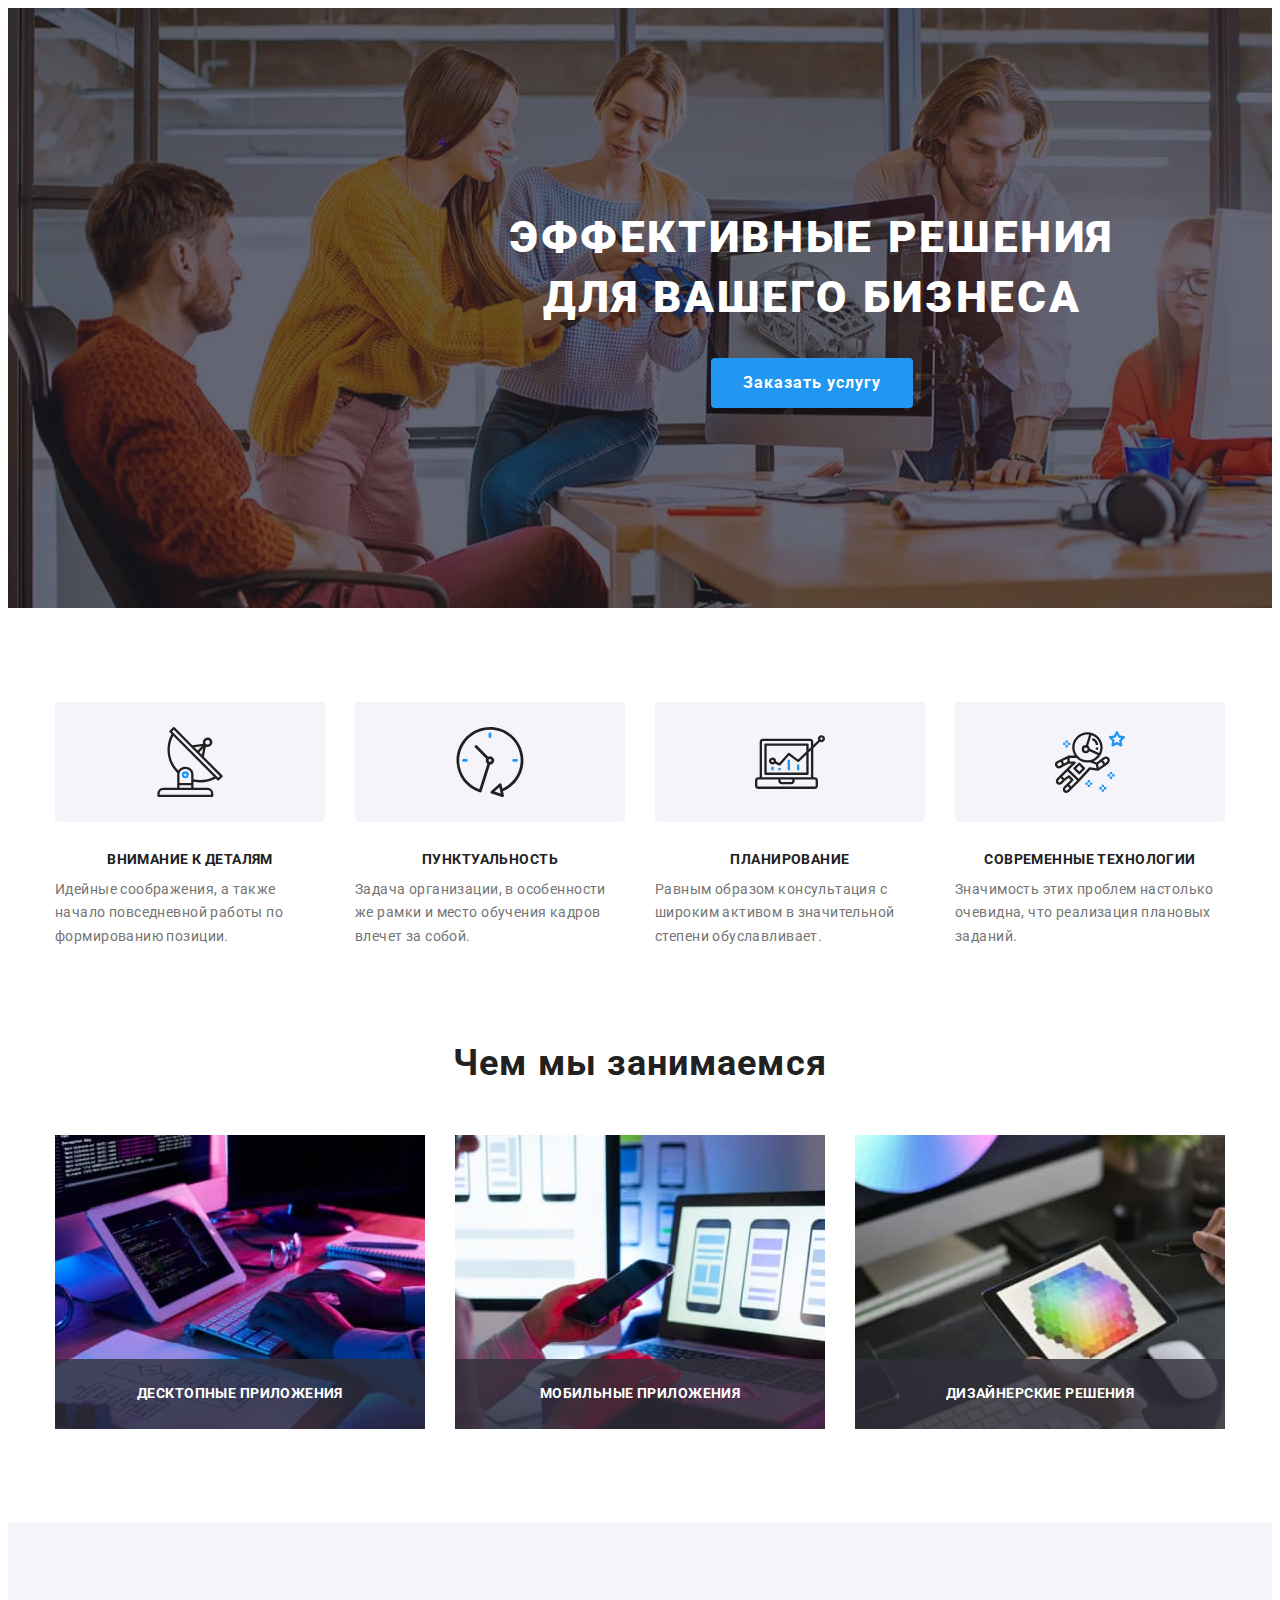
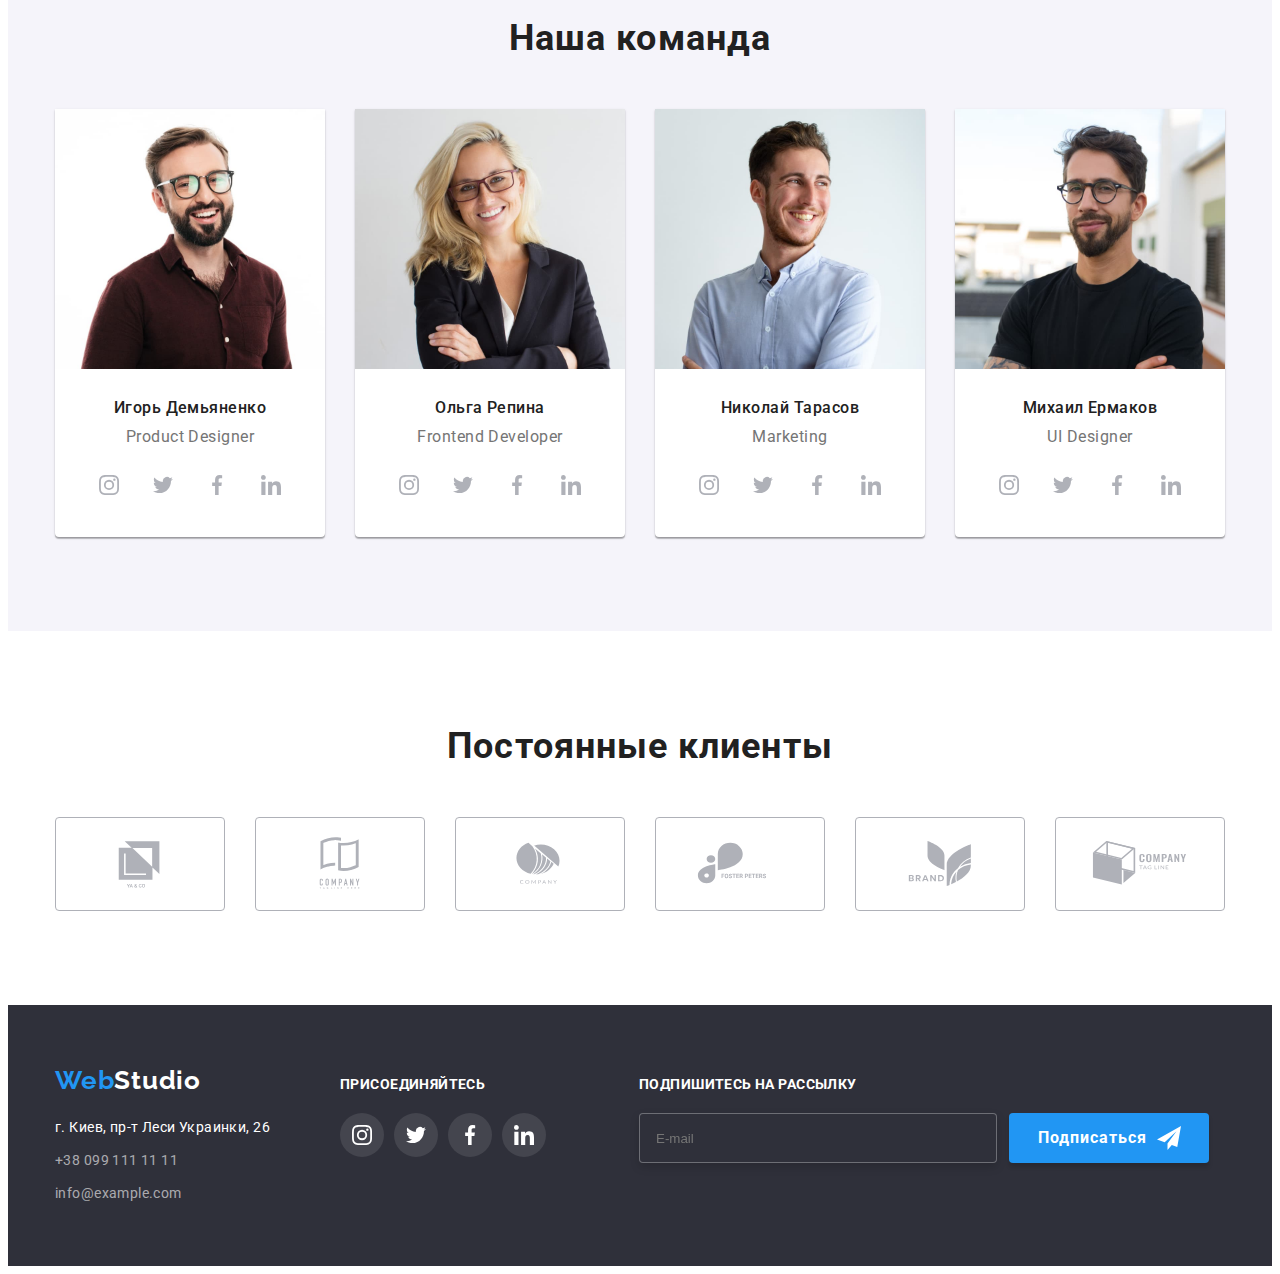
==== commit 7f7821b3: "footer" ====
--- a/index.html
+++ b/index.html
@@ -412,128 +412,59 @@
           </ul>
         </div>
       </section>
-      <!--
-      <div data-modal class="backdrop is-hidden">
-        <div class="modal">
-          <button data-modal-close type="button" class="btn-modal">
-            <svg class="btn-modal__icon">
-              <use href="./images/icons.svg#icon-close"></use>
-            </svg>
-          </button>
-          <form class="form" action="">
-            <p class="form__header">Оставьте свои данные, мы вам перезвоним</p>
-
-            <div class="form__field">
-              <label class="form__label" for="name">Имя</label>
-
-              <div class="form__icon-position">
-                <input class="form__input" type="text" name="name" id="name" autofocus />
-                <svg class="form__icon form__icon--name">
-                  <use href="./images/icons.svg#icon-name"></use>
-                </svg>
-              </div>
-            </div>
-
-            <div class="form__field">
-              <label class="form__label" for="tel">Телефон</label>
-              <div class="form__icon-position">
-                <input class="form__input" type="tel" name="tel" id="tel" />
-                <svg class="form__icon form__icon--tel">
-                  <use href="./images/icons.svg#icon-tel"></use>
-                </svg>
-              </div>
-            </div>
-
-            <div class="form__field">
-              <label class="form__label" for="email">Почта</label>
-              <div class="form__icon-position">
-                <input class="form__input" type="email" name="email" id="email" />
-                <svg class="form__icon form__icon--email">
-                  <use href="./images/icons.svg#icon-email"></use>
-                </svg>
-              </div>
-            </div>
-
-            <div class="form__field">
-              <label class="form__label" for="comment">Комментарий</label>
-              <textarea
-                class="form__textarea"
-                name="comment"
-                id="comment"
-                placeholder="Введите текст"
-              ></textarea>
-            </div>
-
-            <div class="form__field">
-              <input
-                class="form__input-policy"
-                type="checkbox"
-                name="policy"
-                id="policy"
-                required
-              />
-
-              <label class="form__label-policy" for="policy"
-                >Соглашаюсь с рассылкой и принимаю
-                <a class="form__policy-link" href="">Условия договора</a></label
-              >
-            </div>
-
-            <button type="submit" class="form-bnt-submit">Отправить</button>
-          </form>
-        </div>
-      </div>
-    --></main>
-    <!--
+    </main>
+
     <footer class="footer">
       <div class="container footer-wrap">
-        <div class="footer-wrap__footer-contact-block">
-          <a class="footer-logo" href="./index.html"
-            ><span class="footer-logo__logo-span">Web</span>Studio</a
-          >
-          <address>
-            <a
-              class="footer-contact-link footer-contact-link--address-link"
-              href="https://goo.gl/maps/iWSiA93wagULa9Wx8"
-              >г. Киев, пр-т Леси Украинки, 26</a
-            ><br />
-            <a class="footer-contact-link" href="tel:+380991111111">+38 099 111 11 11</a><br />
-            <a class="footer-contact-link" href="mailto:info@example.com">info@example.com</a>
-          </address>
-        </div>
-
-        <div class="footer-wrap__footer-social-wrap">
-          <p class="join-social">присоединяйтесь</p>
-          <ul class="list footer-social-list">
-            <li class="footer-social-list__item">
-              <a href="" class="footer-social-list__link">
-                <svg class="footer-social-list__icon" width="20" height="20">
-                  <use href="./images/icons.svg#icon-instagram-footer"></use>
-                </svg>
-              </a>
-            </li>
-            <li class="footer-social-list__item">
-              <a href="" class="footer-social-list__link">
-                <svg class="footer-social-list__icon" width="20" height="20">
-                  <use href="./images/icons.svg#icon-twitter-footer"></use>
-                </svg>
-              </a>
-            </li>
-            <li class="footer-social-list__item">
-              <a href="" class="footer-social-list__link">
-                <svg class="footer-social-list__icon" width="20" height="20">
-                  <use href="./images/icons.svg#icon-facebook-footer"></use>
-                </svg>
-              </a>
-            </li>
-            <li class="footer-social-list__item">
-              <a href="" class="footer-social-list__link">
-                <svg class="footer-social-list__icon" width="20" height="20">
-                  <use href="./images/icons.svg#icon-linkedin-footer"></use>
-                </svg>
-              </a>
-            </li>
-          </ul>
+        <div class="footer-wrap__address-cont-block">
+          <div class="footer-wrap__footer-contact-block">
+            <a class="footer-logo" href="./index.html"
+              ><span class="footer-logo__logo-span">Web</span>Studio</a
+            >
+            <address>
+              <a
+                class="footer-contact-link footer-contact-link--address-link"
+                href="https://goo.gl/maps/iWSiA93wagULa9Wx8"
+                >г. Киев, пр-т Леси Украинки, 26</a
+              ><br />
+              <a class="footer-contact-link" href="tel:+380991111111">+38 099 111 11 11</a><br />
+              <a class="footer-contact-link" href="mailto:info@example.com">info@example.com</a>
+            </address>
+          </div>
+
+          <div class="footer-wrap__footer-social-wrap">
+            <p class="join-social">присоединяйтесь</p>
+            <ul class="list footer-social-list">
+              <li class="footer-social-list__item">
+                <a href="" class="footer-social-list__link">
+                  <svg class="footer-social-list__icon" width="20" height="20">
+                    <use href="./images/icons.svg#icon-instagram-footer"></use>
+                  </svg>
+                </a>
+              </li>
+              <li class="footer-social-list__item">
+                <a href="" class="footer-social-list__link">
+                  <svg class="footer-social-list__icon" width="20" height="20">
+                    <use href="./images/icons.svg#icon-twitter-footer"></use>
+                  </svg>
+                </a>
+              </li>
+              <li class="footer-social-list__item">
+                <a href="" class="footer-social-list__link">
+                  <svg class="footer-social-list__icon" width="20" height="20">
+                    <use href="./images/icons.svg#icon-facebook-footer"></use>
+                  </svg>
+                </a>
+              </li>
+              <li class="footer-social-list__item">
+                <a href="" class="footer-social-list__link">
+                  <svg class="footer-social-list__icon" width="20" height="20">
+                    <use href="./images/icons.svg#icon-linkedin-footer"></use>
+                  </svg>
+                </a>
+              </li>
+            </ul>
+          </div>
         </div>
 
         <div class="footer-wrap__footer-form-wrap">
@@ -555,7 +486,79 @@
         </div>
       </div>
     </footer>
-  -->
+
+    <!--
+      <div data-modal class="backdrop is-hidden">
+        <div class="modal">
+          <button data-modal-close type="button" class="btn-modal">
+            <svg class="btn-modal__icon">
+              <use href="./images/icons.svg#icon-close"></use>
+            </svg>
+          </button>
+          <form class="form" action="">
+            <p class="form__header">Оставьте свои данные, мы вам перезвоним</p>
+
+            <div class="form__field">
+              <label class="form__label" for="name">Имя</label>
+
+              <div class="form__icon-position">
+                <input class="form__input" type="text" name="name" id="name" autofocus />
+                <svg class="form__icon form__icon--name">
+                  <use href="./images/icons.svg#icon-name"></use>
+                </svg>
+              </div>
+            </div>
+
+            <div class="form__field">
+              <label class="form__label" for="tel">Телефон</label>
+              <div class="form__icon-position">
+                <input class="form__input" type="tel" name="tel" id="tel" />
+                <svg class="form__icon form__icon--tel">
+                  <use href="./images/icons.svg#icon-tel"></use>
+                </svg>
+              </div>
+            </div>
+
+            <div class="form__field">
+              <label class="form__label" for="email">Почта</label>
+              <div class="form__icon-position">
+                <input class="form__input" type="email" name="email" id="email" />
+                <svg class="form__icon form__icon--email">
+                  <use href="./images/icons.svg#icon-email"></use>
+                </svg>
+              </div>
+            </div>
+
+            <div class="form__field">
+              <label class="form__label" for="comment">Комментарий</label>
+              <textarea
+                class="form__textarea"
+                name="comment"
+                id="comment"
+                placeholder="Введите текст"
+              ></textarea>
+            </div>
+
+            <div class="form__field">
+              <input
+                class="form__input-policy"
+                type="checkbox"
+                name="policy"
+                id="policy"
+                required
+              />
+
+              <label class="form__label-policy" for="policy"
+                >Соглашаюсь с рассылкой и принимаю
+                <a class="form__policy-link" href="">Условия договора</a></label
+              >
+            </div>
+
+            <button type="submit" class="form-bnt-submit">Отправить</button>
+          </form>
+        </div>
+      </div>
+    -->
     <script src="./js/modal.js"></script>
   </body>
 </html>
--- a/css/main.min.css
+++ b/css/main.min.css
@@ -1 +1 @@
-*{-webkit-box-sizing:border-box;box-sizing:border-box}body{font-family:"Roboto",sans-serif;font-style:normal;background-color:#fff;color:#757575}h1,h2,h3,h4,h5,h6,p,ul{margin:0;padding:0}img{display:block;max-width:100%;height:auto}.list{list-style:none}a{text-decoration:none}.container{margin-left:auto;margin-right:auto;padding-left:15px;padding-right:15px}@media screen and (min-width: 480px){.container{width:480px}}@media screen and (min-width: 768px){.container{width:768px}}@media screen and (min-width: 1200px){.container{width:1200px}}.section{padding-top:60px;padding-bottom:60px}@media screen and (min-width: 1200px){.section{padding-top:94px;padding-bottom:94px}}.hero{margin-left:auto;margin-right:auto;padding:118px 60px;text-align:center;background-size:cover;background-image:-webkit-gradient(linear, left top, right top, from(rgba(47, 48, 58, 0.4)), to(rgba(47, 48, 58, 0.4))),url(../images/hero-bg-mob.jpg);background-image:linear-gradient(to right, rgba(47, 48, 58, 0.4), rgba(47, 48, 58, 0.4)),url(../images/hero-bg-mob.jpg)}@media(min-device-pixel-ratio: 2),(-webkit-min-device-pixel-ratio: 2),(min-resolution: 192dpi),(min-resolution: 2dppx){.hero{background-image:-webkit-gradient(linear, left top, right top, from(rgba(47, 48, 58, 0.4)), to(rgba(47, 48, 58, 0.4))),url(../images/hero-bg-mob@2x.jpg);background-image:linear-gradient(to right, rgba(47, 48, 58, 0.4), rgba(47, 48, 58, 0.4)),url(../images/hero-bg-mob@2x.jpg)}}@media screen and (max-width: 335px){.hero{padding:118px 30px}}@media screen and (min-width: 480px){.hero{min-width:480px}}@media screen and (min-width: 768px){.hero{min-width:768px;padding:118px 204px;background-image:-webkit-gradient(linear, left top, right top, from(rgba(47, 48, 58, 0.4)), to(rgba(47, 48, 58, 0.4))),url(../images/hero-bg-tablet.jpg);background-image:linear-gradient(to right, rgba(47, 48, 58, 0.4), rgba(47, 48, 58, 0.4)),url(../images/hero-bg-tablet.jpg)}}@media screen and (min-width: 768px)and (min-device-pixel-ratio: 2),screen and (min-width: 768px)and (-webkit-min-device-pixel-ratio: 2),screen and (min-width: 768px)and (min-resolution: 192dpi),screen and (min-width: 768px)and (min-resolution: 2dppx){.hero{background-image:-webkit-gradient(linear, left top, right top, from(rgba(47, 48, 58, 0.4)), to(rgba(47, 48, 58, 0.4))),url(../images/hero-bg-tablet@2x.jpg);background-image:linear-gradient(to right, rgba(47, 48, 58, 0.4), rgba(47, 48, 58, 0.4)),url(../images/hero-bg-tablet@2x.jpg)}}@media screen and (min-width: 1200px){.hero{width:auto;max-width:1600px;padding-top:200px;padding-bottom:200px;background-image:-webkit-gradient(linear, left top, right top, from(rgba(47, 48, 58, 0.4)), to(rgba(47, 48, 58, 0.4))),url(../images/hero-bg-desctop.jpg);background-image:linear-gradient(to right, rgba(47, 48, 58, 0.4), rgba(47, 48, 58, 0.4)),url(../images/hero-bg-desctop.jpg)}}@media screen and (min-width: 1200px)and (min-device-pixel-ratio: 2),screen and (min-width: 1200px)and (-webkit-min-device-pixel-ratio: 2),screen and (min-width: 1200px)and (min-resolution: 192dpi),screen and (min-width: 1200px)and (min-resolution: 2dppx){.hero{background-image:-webkit-gradient(linear, left top, right top, from(rgba(47, 48, 58, 0.4)), to(rgba(47, 48, 58, 0.4))),url(../images/hero-bg-desctop@2x.jpg);background-image:linear-gradient(to right, rgba(47, 48, 58, 0.4), rgba(47, 48, 58, 0.4)),url(../images/hero-bg-desctop@2x.jpg)}}.hero__title{margin-bottom:30px;margin-left:auto;margin-right:auto;width:360px;font-weight:900;font-size:26px;line-height:1.62;text-align:center;letter-spacing:.06em;text-transform:uppercase;color:#fff}@media screen and (min-width: 1200px){.hero__title{max-width:695px;font-size:44px;line-height:1.36}}.btn-order{font-family:"Roboto",sans-serif;font-style:normal;font-weight:700;font-size:16px;line-height:1.87;letter-spacing:.06em;border:0px;border-radius:4px}.btn-order{padding:10px 32px;text-align:center;cursor:pointer;color:#fff;background:#2196f3;-webkit-box-shadow:0px 4px 4px rgba(0,0,0,.15);box-shadow:0px 4px 4px rgba(0,0,0,.15);-webkit-transition:background-color 250ms cubic-bezier(0.4, 0, 0.2, 1);transition:background-color 250ms cubic-bezier(0.4, 0, 0.2, 1)}.btn-order:hover,.btn-order:focus{background-color:#188ce8}@media screen and (min-width: 768px){.feature-list{display:-webkit-box;display:-ms-flexbox;display:flex;-ms-flex-wrap:wrap;flex-wrap:wrap;margin:-15px}}@media screen and (max-width: 767px){.feature-list__item:not(:last-child){margin-bottom:30px}}@media screen and (min-width: 768px){.feature-list__item{margin:15px;-ms-flex-preferred-size:calc((100% - 60px)/2);flex-basis:calc((100% - 60px)/2)}}@media screen and (min-width: 1200px){.feature-list__item{margin:15px;-ms-flex-preferred-size:calc((100% - 120px)/4);flex-basis:calc((100% - 120px)/4)}}.feature-list__icon-box{margin-bottom:30px;padding-top:25px;padding-bottom:25px;text-align:center;background-color:#f5f4fa;border-radius:4px;height:120px}.feature-list__title{margin-bottom:10px;font-weight:700;font-size:14px;line-height:1.14;letter-spacing:.03em;text-transform:uppercase;color:#212121;text-align:center}.feature-list__text{font-weight:400;font-size:14px;line-height:1.71;letter-spacing:.03em;color:#757575}.about-us-section{display:none}@media screen and (min-width: 1200px){.about-us-section{display:block;padding-top:0}}.about-us-title{margin-bottom:50px;font-weight:700;font-size:36px;line-height:1.16;text-align:center;letter-spacing:.03em;color:#212121}.about-us-list{display:-webkit-box;display:-ms-flexbox;display:flex}.about-us-list__item:not(:last-child){margin-right:30px}.about-us-list__item{position:relative}.about-us-list__overlay{position:absolute;margin:0;padding-top:27px;padding-bottom:27px;width:100%;height:70px;bottom:0;opacity:1;font-weight:700;font-size:14px;line-height:1.14;text-align:center;letter-spacing:.03em;text-transform:uppercase;background-color:rgba(47,48,58,.8);color:#fff}.team{background-color:#f5f4fa}.team__title{margin-bottom:30px;font-size:28px;line-height:1.16;font-weight:700;text-align:center;letter-spacing:.03em;color:#212121}@media screen and (min-width: 1200px){.team__title{margin-bottom:50px;font-size:36px;line-height:1.17}}@media screen and (min-width: 768px){.team-list{display:-webkit-box;display:-ms-flexbox;display:flex;-ms-flex-wrap:wrap;flex-wrap:wrap;margin:-15px}}.team-list__card-item{background:#fff;-webkit-box-shadow:0px 1px 3px rgba(0,0,0,.12),0px 1px 1px rgba(0,0,0,.14),0px 2px 1px rgba(0,0,0,.2);box-shadow:0px 1px 3px rgba(0,0,0,.12),0px 1px 1px rgba(0,0,0,.14),0px 2px 1px rgba(0,0,0,.2);border-radius:0px 0px 4px 4px}@media screen and (max-width: 767px){.team-list__card-item:not(:last-child){margin-bottom:30px}}@media screen and (min-width: 768px){.team-list__card-item{margin:15px;-ms-flex-preferred-size:calc((100% - 60px)/2);flex-basis:calc((100% - 60px)/2)}}@media screen and (min-width: 1200px){.team-list__card-item{margin:15px;-ms-flex-preferred-size:calc((100% - 120px)/4);flex-basis:calc((100% - 120px)/4)}}.card-content{padding-top:30px;padding-bottom:30px}.card-content__staff-title{margin-bottom:10px;font-weight:500;font-size:16px;line-height:1.18;text-align:center;letter-spacing:.03em;color:#212121}.card-content__staff-text{margin-bottom:16px;font-weight:400;font-size:16px;line-height:1.18;text-align:center;letter-spacing:.03em;color:#757575}.staff-social-list{display:-webkit-box;display:-ms-flexbox;display:flex;-webkit-box-align:center;-ms-flex-align:center;align-items:center;-webkit-box-pack:center;-ms-flex-pack:center;justify-content:center}.staff-social-list__item:not(:last-child){margin-right:10px}.staff-social-list__link{display:-webkit-box;display:-ms-flexbox;display:flex;-webkit-box-align:center;-ms-flex-align:center;align-items:center;-webkit-box-pack:center;-ms-flex-pack:center;justify-content:center;width:44px;height:44px;cursor:pointer;border-radius:50%;color:#afb1b8;-webkit-transition:background-color 250ms cubic-bezier(0.4, 0, 0.2, 1),color 250ms cubic-bezier(0.4, 0, 0.2, 1);transition:background-color 250ms cubic-bezier(0.4, 0, 0.2, 1),color 250ms cubic-bezier(0.4, 0, 0.2, 1)}.staff-social-list__link:hover,.staff-social-list__link:focus{color:#fff;background-color:#2196f3}.staff-social-list__icon{fill:currentColor}.clients-title{margin-bottom:30px;font-size:28px;line-height:1.16;font-weight:700;text-align:center;letter-spacing:.03em;color:#212121}@media screen and (min-width: 1200px){.clients-title{margin-bottom:50px;font-size:36px;line-height:1.17}}.clients-list{display:-webkit-box;display:-ms-flexbox;display:flex;-ms-flex-wrap:wrap;flex-wrap:wrap;margin:-15px}.clients-list__item{margin:15px;-ms-flex-preferred-size:calc((100% - 60px)/2);flex-basis:calc((100% - 60px)/2)}@media screen and (min-width: 768px){.clients-list__item{margin:15px;-ms-flex-preferred-size:calc((100% - 90px)/3);flex-basis:calc((100% - 90px)/3)}}@media screen and (min-width: 1200px){.clients-list__item{margin:15px;-ms-flex-preferred-size:calc((100% - 180px)/6);flex-basis:calc((100% - 180px)/6)}}.clients-list__link{padding:16px 0;display:-webkit-box;display:-ms-flexbox;display:flex;-webkit-box-pack:center;-ms-flex-pack:center;justify-content:center;-webkit-box-align:center;-ms-flex-align:center;align-items:center;border:1px solid #afb1b8;border-radius:4px;color:#afb1b8;-webkit-transition:color 250ms cubic-bezier(0.4, 0, 0.2, 1),border 250ms cubic-bezier(0.4, 0, 0.2, 1);transition:color 250ms cubic-bezier(0.4, 0, 0.2, 1),border 250ms cubic-bezier(0.4, 0, 0.2, 1)}.clients-list__link:hover,.clients-list__link:focus{color:#2196f3;border:1px solid #2196f3}.clients-list__icon{fill:currentColor}.list-filter{display:-webkit-box;display:-ms-flexbox;display:flex;-ms-flex-wrap:wrap;flex-wrap:wrap;margin-bottom:40px}@media screen and (min-width: 768px){.list-filter{-webkit-box-pack:center;-ms-flex-pack:center;justify-content:center;margin-bottom:30px}}@media screen and (min-width: 1200px){.list-filter{-webkit-box-pack:center;-ms-flex-pack:center;justify-content:center;margin-bottom:50px}}@media screen and (max-width: 767px){.list-filter__item:nth-child(-n+3){margin-bottom:15px}}.list-filter__item:not(:last-child){margin-right:8px}.btn-filter{padding:6px 22px;font-family:"Roboto",sans-serif;font-style:normal;font-weight:500;font-size:16px;line-height:1.6;text-align:center;letter-spacing:.03em;cursor:pointer;border-radius:4px;border:0;color:#212121;background-color:#f5f4fa;-webkit-transition:background-color 250ms cubic-bezier(0.4, 0, 0.2, 1),color 250ms cubic-bezier(0.4, 0, 0.2, 1),-webkit-box-shadow 250ms cubic-bezier(0.4, 0, 0.2, 1);transition:background-color 250ms cubic-bezier(0.4, 0, 0.2, 1),color 250ms cubic-bezier(0.4, 0, 0.2, 1),-webkit-box-shadow 250ms cubic-bezier(0.4, 0, 0.2, 1);transition:background-color 250ms cubic-bezier(0.4, 0, 0.2, 1),color 250ms cubic-bezier(0.4, 0, 0.2, 1),box-shadow 250ms cubic-bezier(0.4, 0, 0.2, 1);transition:background-color 250ms cubic-bezier(0.4, 0, 0.2, 1),color 250ms cubic-bezier(0.4, 0, 0.2, 1),box-shadow 250ms cubic-bezier(0.4, 0, 0.2, 1),-webkit-box-shadow 250ms cubic-bezier(0.4, 0, 0.2, 1)}.btn-filter:hover,.btn-filter:focus{color:#fff;background-color:#2196f3;-webkit-box-shadow:0px 3px 1px rgba(0,0,0,.1),0px 1px 2px rgba(0,0,0,.08),0px 2px 2px rgba(0,0,0,.12);box-shadow:0px 3px 1px rgba(0,0,0,.1),0px 1px 2px rgba(0,0,0,.08),0px 2px 2px rgba(0,0,0,.12)}@media screen and (min-width: 768px){.project-list{display:-webkit-box;display:-ms-flexbox;display:flex;-ms-flex-wrap:wrap;flex-wrap:wrap;margin:-15px}}.project-list__item{position:relative}@media screen and (min-width: 768px){.project-list__item{margin:15px;-ms-flex-preferred-size:calc((100% - 60px)/2);flex-basis:calc((100% - 60px)/2)}}@media screen and (min-width: 1200px){.project-list__item{margin:15px;-ms-flex-preferred-size:calc((100% - 90px)/3);flex-basis:calc((100% - 90px)/3)}}.project-list__item:not(:last-child){margin-bottom:30px}@media screen and (min-width: 768px){.project-list__item:not(:last-child){margin:15px;-ms-flex-preferred-size:calc((100% - 60px)/2);flex-basis:calc((100% - 60px)/2)}}@media screen and (min-width: 1200px){.project-list__item:not(:last-child){margin:15px;-ms-flex-preferred-size:calc((100% - 90px)/3);flex-basis:calc((100% - 90px)/3)}}.project-list__link{display:inline-block;text-decoration:none;background-color:#fff;-webkit-transition:-webkit-box-shadow 250ms cubic-bezier(0.4, 0, 0.2, 1);transition:-webkit-box-shadow 250ms cubic-bezier(0.4, 0, 0.2, 1);transition:box-shadow 250ms cubic-bezier(0.4, 0, 0.2, 1);transition:box-shadow 250ms cubic-bezier(0.4, 0, 0.2, 1), -webkit-box-shadow 250ms cubic-bezier(0.4, 0, 0.2, 1)}.project-list__link:hover,.project-list__link:focus{text-decoration:none;-webkit-box-shadow:0px 1px 1px rgba(0,0,0,.12),0px 4px 4px rgba(0,0,0,.06),1px 4px 6px rgba(0,0,0,.16);box-shadow:0px 1px 1px rgba(0,0,0,.12),0px 4px 4px rgba(0,0,0,.06),1px 4px 6px rgba(0,0,0,.16)}.project-list__card-overlay{position:relative;overflow:hidden}.project-list__overlay-text{position:absolute;top:0;margin:0;font-weight:400;font-size:18px;line-height:1.55;letter-spacing:.03em;width:100%;height:100%;opacity:0;color:#fff;overflow:scroll;background:rgba(33,150,243,.9);-webkit-transform:translateY(100%);transform:translateY(100%);-webkit-transition:opacity 250ms cubic-bezier(0.4, 0, 0.2, 1),-webkit-transform 250ms cubic-bezier(0.4, 0, 0.2, 1);transition:opacity 250ms cubic-bezier(0.4, 0, 0.2, 1),-webkit-transform 250ms cubic-bezier(0.4, 0, 0.2, 1);transition:opacity 250ms cubic-bezier(0.4, 0, 0.2, 1),transform 250ms cubic-bezier(0.4, 0, 0.2, 1);transition:opacity 250ms cubic-bezier(0.4, 0, 0.2, 1),transform 250ms cubic-bezier(0.4, 0, 0.2, 1),-webkit-transform 250ms cubic-bezier(0.4, 0, 0.2, 1)}@media screen and (min-width: 768px){.project-list__overlay-text{padding:49px 24px;overflow:auto}}@media screen and (min-width: 1200px){.project-list__overlay-text{padding:62px 24px}}.project-list__link:hover .project-list__overlay-text{opacity:1;-webkit-transform:translateY(0);transform:translateY(0)}.project-card{padding:20px 24px;border:1px solid #eee}.project-card__title{margin-bottom:4px;font-weight:700;font-size:18px;line-height:2;letter-spacing:.06em;color:#212121}.project-card__type{font-weight:400;font-size:16px;line-height:1.87;letter-spacing:.03em;color:#757575}/*# sourceMappingURL=main.min.css.map */+*{-webkit-box-sizing:border-box;box-sizing:border-box}body{font-family:"Roboto",sans-serif;font-style:normal;background-color:#fff;color:#757575}h1,h2,h3,h4,h5,h6,p,ul{margin:0;padding:0}img{display:block;max-width:100%;height:auto}.list{list-style:none}a{text-decoration:none}.container{margin-left:auto;margin-right:auto;padding-left:15px;padding-right:15px}@media screen and (min-width: 480px){.container{width:480px}}@media screen and (min-width: 768px){.container{width:768px}}@media screen and (min-width: 1200px){.container{width:1200px}}.section{padding-top:60px;padding-bottom:60px}@media screen and (min-width: 1200px){.section{padding-top:94px;padding-bottom:94px}}.header{border-bottom:1px solid #ececec}.header-nav{display:-webkit-box;display:-ms-flexbox;display:flex;-webkit-box-align:center;-ms-flex-align:center;align-items:center}.logo,.footer-logo{font-family:"Raleway";font-weight:700;font-size:26px;line-height:1.19;letter-spacing:.03em;text-decoration:none}.logo--header{color:#212121}.header-nav__logo{margin-right:93px;padding-top:24px;padding-bottom:25px}.logo__logo-span{color:#2196f3}.navigation{display:-webkit-box;display:-ms-flexbox;display:flex}.navigation__item:not(:last-child){margin-right:50px}.navigation__link{display:block;padding-top:32px;padding-bottom:32px;color:#212121;font-weight:500;font-size:14px;line-height:1.14;letter-spacing:.02em;text-decoration:none;-webkit-transition:color 250ms cubic-bezier(0.4, 0, 0.2, 1);transition:color 250ms cubic-bezier(0.4, 0, 0.2, 1)}.navigation__link:hover,.navigation__link:focus{color:#2196f3}.navigation__link--action{color:#2196f3;position:relative}.navigation__link--action::after{content:"";position:absolute;left:0;bottom:0;display:block;background-color:#2196f3;height:4px;border-radius:2px;width:100%}.contact{margin-left:auto}.contact__link{font-weight:500;font-size:14px;line-height:1.14;letter-spacing:.02em;color:#757575;text-decoration:none;-webkit-transition:color 250ms cubic-bezier(0.4, 0, 0.2, 1);transition:color 250ms cubic-bezier(0.4, 0, 0.2, 1)}.contact__link:hover,.contact__link:focus{color:#2196f3}.contact__link--margin{margin-left:50px}.contact__icon{margin-right:10px;fill:currentColor}.hero{margin-left:auto;margin-right:auto;padding:118px 60px;text-align:center;background-size:cover;background-image:-webkit-gradient(linear, left top, right top, from(rgba(47, 48, 58, 0.4)), to(rgba(47, 48, 58, 0.4))),url(../images/hero-bg-mob.jpg);background-image:linear-gradient(to right, rgba(47, 48, 58, 0.4), rgba(47, 48, 58, 0.4)),url(../images/hero-bg-mob.jpg)}@media(min-device-pixel-ratio: 2),(-webkit-min-device-pixel-ratio: 2),(min-resolution: 192dpi),(min-resolution: 2dppx){.hero{background-image:-webkit-gradient(linear, left top, right top, from(rgba(47, 48, 58, 0.4)), to(rgba(47, 48, 58, 0.4))),url(../images/hero-bg-mob@2x.jpg);background-image:linear-gradient(to right, rgba(47, 48, 58, 0.4), rgba(47, 48, 58, 0.4)),url(../images/hero-bg-mob@2x.jpg)}}@media screen and (max-width: 335px){.hero{padding:118px 30px}}@media screen and (min-width: 480px){.hero{min-width:480px}}@media screen and (min-width: 768px){.hero{min-width:768px;padding:118px 204px;background-image:-webkit-gradient(linear, left top, right top, from(rgba(47, 48, 58, 0.4)), to(rgba(47, 48, 58, 0.4))),url(../images/hero-bg-tablet.jpg);background-image:linear-gradient(to right, rgba(47, 48, 58, 0.4), rgba(47, 48, 58, 0.4)),url(../images/hero-bg-tablet.jpg)}}@media screen and (min-width: 768px)and (min-device-pixel-ratio: 2),screen and (min-width: 768px)and (-webkit-min-device-pixel-ratio: 2),screen and (min-width: 768px)and (min-resolution: 192dpi),screen and (min-width: 768px)and (min-resolution: 2dppx){.hero{background-image:-webkit-gradient(linear, left top, right top, from(rgba(47, 48, 58, 0.4)), to(rgba(47, 48, 58, 0.4))),url(../images/hero-bg-tablet@2x.jpg);background-image:linear-gradient(to right, rgba(47, 48, 58, 0.4), rgba(47, 48, 58, 0.4)),url(../images/hero-bg-tablet@2x.jpg)}}@media screen and (min-width: 1200px){.hero{width:auto;max-width:1600px;padding-top:200px;padding-bottom:200px;background-image:-webkit-gradient(linear, left top, right top, from(rgba(47, 48, 58, 0.4)), to(rgba(47, 48, 58, 0.4))),url(../images/hero-bg-desctop.jpg);background-image:linear-gradient(to right, rgba(47, 48, 58, 0.4), rgba(47, 48, 58, 0.4)),url(../images/hero-bg-desctop.jpg)}}@media screen and (min-width: 1200px)and (min-device-pixel-ratio: 2),screen and (min-width: 1200px)and (-webkit-min-device-pixel-ratio: 2),screen and (min-width: 1200px)and (min-resolution: 192dpi),screen and (min-width: 1200px)and (min-resolution: 2dppx){.hero{background-image:-webkit-gradient(linear, left top, right top, from(rgba(47, 48, 58, 0.4)), to(rgba(47, 48, 58, 0.4))),url(../images/hero-bg-desctop@2x.jpg);background-image:linear-gradient(to right, rgba(47, 48, 58, 0.4), rgba(47, 48, 58, 0.4)),url(../images/hero-bg-desctop@2x.jpg)}}.hero__title{margin-bottom:30px;margin-left:auto;margin-right:auto;width:360px;font-weight:900;font-size:26px;line-height:1.62;text-align:center;letter-spacing:.06em;text-transform:uppercase;color:#fff}@media screen and (min-width: 1200px){.hero__title{min-width:695px;font-size:44px;line-height:1.36}}.foooter-form-bnt,.btn-order{font-family:"Roboto",sans-serif;font-style:normal;font-weight:700;font-size:16px;line-height:1.87;letter-spacing:.06em;border:0px;border-radius:4px}.btn-order{padding:10px 32px;text-align:center;cursor:pointer;color:#fff;background:#2196f3;-webkit-box-shadow:0px 4px 4px rgba(0,0,0,.15);box-shadow:0px 4px 4px rgba(0,0,0,.15);-webkit-transition:background-color 250ms cubic-bezier(0.4, 0, 0.2, 1);transition:background-color 250ms cubic-bezier(0.4, 0, 0.2, 1)}.btn-order:hover,.btn-order:focus{background-color:#188ce8}@media screen and (min-width: 768px){.feature-list{display:-webkit-box;display:-ms-flexbox;display:flex;-ms-flex-wrap:wrap;flex-wrap:wrap;margin:-15px}}@media screen and (max-width: 767px){.feature-list__item:not(:last-child){margin-bottom:30px}}@media screen and (min-width: 768px){.feature-list__item{margin:15px;-ms-flex-preferred-size:calc((100% - 60px)/2);flex-basis:calc((100% - 60px)/2)}}@media screen and (min-width: 1200px){.feature-list__item{margin:15px;-ms-flex-preferred-size:calc((100% - 120px)/4);flex-basis:calc((100% - 120px)/4)}}.feature-list__icon-box{margin-bottom:30px;padding-top:25px;padding-bottom:25px;text-align:center;background-color:#f5f4fa;border-radius:4px;height:120px}.feature-list__title{margin-bottom:10px;font-weight:700;font-size:14px;line-height:1.14;letter-spacing:.03em;text-transform:uppercase;color:#212121;text-align:center}.feature-list__text{font-weight:400;font-size:14px;line-height:1.71;letter-spacing:.03em;color:#757575}.about-us-section{display:none}@media screen and (min-width: 1200px){.about-us-section{display:block;padding-top:0}}.about-us-title{margin-bottom:50px;font-weight:700;font-size:36px;line-height:1.16;text-align:center;letter-spacing:.03em;color:#212121}.about-us-list{display:-webkit-box;display:-ms-flexbox;display:flex}.about-us-list__item:not(:last-child){margin-right:30px}.about-us-list__item{position:relative}.about-us-list__overlay{position:absolute;margin:0;padding-top:27px;padding-bottom:27px;width:100%;height:70px;bottom:0;opacity:1;font-weight:700;font-size:14px;line-height:1.14;text-align:center;letter-spacing:.03em;text-transform:uppercase;background-color:rgba(47,48,58,.8);color:#fff}.team{background-color:#f5f4fa}.team__title{margin-bottom:30px;font-size:28px;line-height:1.16;font-weight:700;text-align:center;letter-spacing:.03em;color:#212121}@media screen and (min-width: 1200px){.team__title{margin-bottom:50px;font-size:36px;line-height:1.17}}@media screen and (min-width: 768px){.team-list{display:-webkit-box;display:-ms-flexbox;display:flex;-ms-flex-wrap:wrap;flex-wrap:wrap;margin:-15px}}.team-list__card-item{background:#fff;-webkit-box-shadow:0px 1px 3px rgba(0,0,0,.12),0px 1px 1px rgba(0,0,0,.14),0px 2px 1px rgba(0,0,0,.2);box-shadow:0px 1px 3px rgba(0,0,0,.12),0px 1px 1px rgba(0,0,0,.14),0px 2px 1px rgba(0,0,0,.2);border-radius:0px 0px 4px 4px}@media screen and (max-width: 767px){.team-list__card-item:not(:last-child){margin-bottom:30px}}@media screen and (min-width: 768px){.team-list__card-item{margin:15px;-ms-flex-preferred-size:calc((100% - 60px)/2);flex-basis:calc((100% - 60px)/2)}}@media screen and (min-width: 1200px){.team-list__card-item{margin:15px;-ms-flex-preferred-size:calc((100% - 120px)/4);flex-basis:calc((100% - 120px)/4)}}.card-content{padding-top:30px;padding-bottom:30px}.card-content__staff-title{margin-bottom:10px;font-weight:500;font-size:16px;line-height:1.18;text-align:center;letter-spacing:.03em;color:#212121}.card-content__staff-text{margin-bottom:16px;font-weight:400;font-size:16px;line-height:1.18;text-align:center;letter-spacing:.03em;color:#757575}.staff-social-list{display:-webkit-box;display:-ms-flexbox;display:flex;-webkit-box-align:center;-ms-flex-align:center;align-items:center;-webkit-box-pack:center;-ms-flex-pack:center;justify-content:center}.staff-social-list__item:not(:last-child){margin-right:10px}.staff-social-list__link{display:-webkit-box;display:-ms-flexbox;display:flex;-webkit-box-align:center;-ms-flex-align:center;align-items:center;-webkit-box-pack:center;-ms-flex-pack:center;justify-content:center;width:44px;height:44px;cursor:pointer;border-radius:50%;color:#afb1b8;-webkit-transition:background-color 250ms cubic-bezier(0.4, 0, 0.2, 1),color 250ms cubic-bezier(0.4, 0, 0.2, 1);transition:background-color 250ms cubic-bezier(0.4, 0, 0.2, 1),color 250ms cubic-bezier(0.4, 0, 0.2, 1)}.staff-social-list__link:hover,.staff-social-list__link:focus{color:#fff;background-color:#2196f3}.staff-social-list__icon{fill:currentColor}.clients-title{margin-bottom:30px;font-size:28px;line-height:1.16;font-weight:700;text-align:center;letter-spacing:.03em;color:#212121}@media screen and (min-width: 1200px){.clients-title{margin-bottom:50px;font-size:36px;line-height:1.17}}.clients-list{display:-webkit-box;display:-ms-flexbox;display:flex;-ms-flex-wrap:wrap;flex-wrap:wrap;margin:-15px}.clients-list__item{margin:15px;-ms-flex-preferred-size:calc((100% - 60px)/2);flex-basis:calc((100% - 60px)/2)}@media screen and (min-width: 768px){.clients-list__item{margin:15px;-ms-flex-preferred-size:calc((100% - 90px)/3);flex-basis:calc((100% - 90px)/3)}}@media screen and (min-width: 1200px){.clients-list__item{margin:15px;-ms-flex-preferred-size:calc((100% - 180px)/6);flex-basis:calc((100% - 180px)/6)}}.clients-list__link{padding:16px 0;display:-webkit-box;display:-ms-flexbox;display:flex;-webkit-box-pack:center;-ms-flex-pack:center;justify-content:center;-webkit-box-align:center;-ms-flex-align:center;align-items:center;border:1px solid #afb1b8;border-radius:4px;color:#afb1b8;-webkit-transition:color 250ms cubic-bezier(0.4, 0, 0.2, 1),border 250ms cubic-bezier(0.4, 0, 0.2, 1);transition:color 250ms cubic-bezier(0.4, 0, 0.2, 1),border 250ms cubic-bezier(0.4, 0, 0.2, 1)}.clients-list__link:hover,.clients-list__link:focus{color:#2196f3;border:1px solid #2196f3}.clients-list__icon{fill:currentColor}.list-filter{display:-webkit-box;display:-ms-flexbox;display:flex;-ms-flex-wrap:wrap;flex-wrap:wrap;margin-bottom:40px}@media screen and (min-width: 768px){.list-filter{-webkit-box-pack:center;-ms-flex-pack:center;justify-content:center;margin-bottom:30px}}@media screen and (min-width: 1200px){.list-filter{-webkit-box-pack:center;-ms-flex-pack:center;justify-content:center;margin-bottom:50px}}@media screen and (max-width: 767px){.list-filter__item:nth-child(-n+3){margin-bottom:15px}}.list-filter__item:not(:last-child){margin-right:8px}.btn-filter{padding:6px 22px;font-family:"Roboto",sans-serif;font-style:normal;font-weight:500;font-size:16px;line-height:1.6;text-align:center;letter-spacing:.03em;cursor:pointer;border-radius:4px;border:0;color:#212121;background-color:#f5f4fa;-webkit-transition:background-color 250ms cubic-bezier(0.4, 0, 0.2, 1),color 250ms cubic-bezier(0.4, 0, 0.2, 1),-webkit-box-shadow 250ms cubic-bezier(0.4, 0, 0.2, 1);transition:background-color 250ms cubic-bezier(0.4, 0, 0.2, 1),color 250ms cubic-bezier(0.4, 0, 0.2, 1),-webkit-box-shadow 250ms cubic-bezier(0.4, 0, 0.2, 1);transition:background-color 250ms cubic-bezier(0.4, 0, 0.2, 1),color 250ms cubic-bezier(0.4, 0, 0.2, 1),box-shadow 250ms cubic-bezier(0.4, 0, 0.2, 1);transition:background-color 250ms cubic-bezier(0.4, 0, 0.2, 1),color 250ms cubic-bezier(0.4, 0, 0.2, 1),box-shadow 250ms cubic-bezier(0.4, 0, 0.2, 1),-webkit-box-shadow 250ms cubic-bezier(0.4, 0, 0.2, 1)}.btn-filter:hover,.btn-filter:focus{color:#fff;background-color:#2196f3;-webkit-box-shadow:0px 3px 1px rgba(0,0,0,.1),0px 1px 2px rgba(0,0,0,.08),0px 2px 2px rgba(0,0,0,.12);box-shadow:0px 3px 1px rgba(0,0,0,.1),0px 1px 2px rgba(0,0,0,.08),0px 2px 2px rgba(0,0,0,.12)}@media screen and (min-width: 768px){.project-list{display:-webkit-box;display:-ms-flexbox;display:flex;-ms-flex-wrap:wrap;flex-wrap:wrap;margin:-15px}}.project-list__item{position:relative}@media screen and (min-width: 768px){.project-list__item{margin:15px;-ms-flex-preferred-size:calc((100% - 60px)/2);flex-basis:calc((100% - 60px)/2)}}@media screen and (min-width: 1200px){.project-list__item{margin:15px;-ms-flex-preferred-size:calc((100% - 90px)/3);flex-basis:calc((100% - 90px)/3)}}.project-list__item:not(:last-child){margin-bottom:30px}@media screen and (min-width: 768px){.project-list__item:not(:last-child){margin:15px;-ms-flex-preferred-size:calc((100% - 60px)/2);flex-basis:calc((100% - 60px)/2)}}@media screen and (min-width: 1200px){.project-list__item:not(:last-child){margin:15px;-ms-flex-preferred-size:calc((100% - 90px)/3);flex-basis:calc((100% - 90px)/3)}}.project-list__link{display:inline-block;text-decoration:none;background-color:#fff;-webkit-transition:-webkit-box-shadow 250ms cubic-bezier(0.4, 0, 0.2, 1);transition:-webkit-box-shadow 250ms cubic-bezier(0.4, 0, 0.2, 1);transition:box-shadow 250ms cubic-bezier(0.4, 0, 0.2, 1);transition:box-shadow 250ms cubic-bezier(0.4, 0, 0.2, 1), -webkit-box-shadow 250ms cubic-bezier(0.4, 0, 0.2, 1)}.project-list__link:hover,.project-list__link:focus{text-decoration:none;-webkit-box-shadow:0px 1px 1px rgba(0,0,0,.12),0px 4px 4px rgba(0,0,0,.06),1px 4px 6px rgba(0,0,0,.16);box-shadow:0px 1px 1px rgba(0,0,0,.12),0px 4px 4px rgba(0,0,0,.06),1px 4px 6px rgba(0,0,0,.16)}.project-list__card-overlay{position:relative;overflow:hidden}.project-list__overlay-text{position:absolute;top:0;margin:0;font-weight:400;font-size:18px;line-height:1.55;letter-spacing:.03em;width:100%;height:100%;opacity:0;color:#fff;overflow:scroll;background:rgba(33,150,243,.9);-webkit-transform:translateY(100%);transform:translateY(100%);-webkit-transition:opacity 250ms cubic-bezier(0.4, 0, 0.2, 1),-webkit-transform 250ms cubic-bezier(0.4, 0, 0.2, 1);transition:opacity 250ms cubic-bezier(0.4, 0, 0.2, 1),-webkit-transform 250ms cubic-bezier(0.4, 0, 0.2, 1);transition:opacity 250ms cubic-bezier(0.4, 0, 0.2, 1),transform 250ms cubic-bezier(0.4, 0, 0.2, 1);transition:opacity 250ms cubic-bezier(0.4, 0, 0.2, 1),transform 250ms cubic-bezier(0.4, 0, 0.2, 1),-webkit-transform 250ms cubic-bezier(0.4, 0, 0.2, 1)}@media screen and (min-width: 768px){.project-list__overlay-text{padding:49px 24px;overflow:auto}}@media screen and (min-width: 1200px){.project-list__overlay-text{padding:62px 24px}}.project-list__link:hover .project-list__overlay-text{opacity:1;-webkit-transform:translateY(0);transform:translateY(0)}.project-card{padding:20px 24px;border:1px solid #eee}.project-card__title{margin-bottom:4px;font-weight:700;font-size:18px;line-height:2;letter-spacing:.06em;color:#212121}.project-card__type{font-weight:400;font-size:16px;line-height:1.87;letter-spacing:.03em;color:#757575}.footer{background-color:#2f303a;padding-top:60px;padding-bottom:60px}@media screen and (min-width: 1200px){.footer-wrap{display:-webkit-box;display:-ms-flexbox;display:flex;-webkit-box-align:baseline;-ms-flex-align:baseline;align-items:baseline}}.footer-wrap__address-cont-block{text-align:center}@media screen and (min-width: 768px){.footer-wrap__address-cont-block{display:-webkit-box;display:-ms-flexbox;display:flex;-ms-flex-pack:distribute;justify-content:space-around;-webkit-box-align:baseline;-ms-flex-align:baseline;align-items:baseline;margin-bottom:60px}}@media screen and (min-width: 1200px){.footer-wrap__address-cont-block{margin-bottom:0;text-align:left}}@media screen and (max-width: 767px){.footer-wrap__footer-contact-block{margin-bottom:60px}}@media screen and (min-width: 768px){.footer-wrap__footer-contact-block{margin-right:165px}}@media screen and (min-width: 1200px){.footer-wrap__footer-contact-block{margin-right:70px;margin-bottom:0px}}.footer-logo{display:inline-block;margin-bottom:20px;color:#fff}.footer-logo__logo-span{color:#2196f3}@media screen and (max-width: 767px){.footer-wrap__footer-social-wrap{margin-bottom:60px}}@media screen and (min-width: 1200px){.footer-wrap__footer-social-wrap{margin-right:93px;margin-bottom:0px}}.footer-contact-link{display:inline-block;font-weight:400;font-style:normal;text-decoration:none;font-size:14px;line-height:1.71;letter-spacing:.03em;color:rgba(255,255,255,.6);-webkit-transition:color 250ms cubic-bezier(0.4, 0, 0.2, 1);transition:color 250ms cubic-bezier(0.4, 0, 0.2, 1)}.footer-contact-link:hover,.footer-contact-link:focus{color:#2196f3;text-decoration:none}.footer-contact-link:not(:last-child){margin-bottom:8px}@media screen and (min-width: 1200px){.footer-contact-link:not(:last-child){margin-bottom:9px}}.footer-contact-link--address-link{color:#fff;font-style:normal}.join-social{margin-bottom:20px;font-weight:700;font-style:normal;font-size:14px;line-height:1.14;letter-spacing:.03em;text-transform:uppercase;color:#fff}.footer-social-list{display:-webkit-box;display:-ms-flexbox;display:flex}@media screen and (max-width: 1199px){.footer-social-list{-webkit-box-pack:center;-ms-flex-pack:center;justify-content:center}}@media screen and (min-width: 1200px){.footer-social-list{-webkit-box-pack:start;-ms-flex-pack:start;justify-content:flex-start}}.footer-social-list__item:not(:last-child){margin-right:10px}.footer-social-list__link{display:-webkit-box;display:-ms-flexbox;display:flex;-webkit-box-align:center;-ms-flex-align:center;align-items:center;-webkit-box-pack:center;-ms-flex-pack:center;justify-content:center;width:44px;height:44px;color:#fff;background-color:rgba(255,255,255,.1);border-radius:50%;cursor:pointer;-webkit-transition:background-color 250ms cubic-bezier(0.4, 0, 0.2, 1);transition:background-color 250ms cubic-bezier(0.4, 0, 0.2, 1)}.footer-social-list__link:hover,.footer-social-list__link:focus{background-color:#2196f3}.footer-social-list__icon{fill:currentColor}@media screen and (max-width: 1199px){.footer-wrap__footer-form-wrap{text-align:center}}@media screen and (min-width: 1200px){.footer-form-email{display:-webkit-box;display:-ms-flexbox;display:flex}}.footer-form-email__input{display:inline-block;width:358px;height:50px;padding:15px 16px;border:1px solid rgba(255,255,255,.3);-webkit-filter:drop-shadow(0px 4px 4px rgba(0, 0, 0, 0.15));filter:drop-shadow(0px 4px 4px rgba(0, 0, 0, 0.15));border-radius:4px;background-color:#2f303a;color:#fff}.foooter-form-bnt{width:200px;height:50px;padding-top:10px;padding-bottom:10px;padding-left:29px;padding-right:28px;margin-top:20px;margin-left:auto;margin-right:auto;display:-webkit-box;display:-ms-flexbox;display:flex;-webkit-box-align:center;-ms-flex-align:center;align-items:center;text-align:center;color:#fff;background-color:#2196f3;-webkit-box-shadow:0px 4px 4px rgba(0,0,0,.15);box-shadow:0px 4px 4px rgba(0,0,0,.15)}@media screen and (min-width: 1200px){.foooter-form-bnt{margin-left:12px;margin-top:0px}}.foooter-form-bnt__icon{margin-top:13px;margin-bottom:13px;margin-left:10px}/*# sourceMappingURL=main.min.css.map */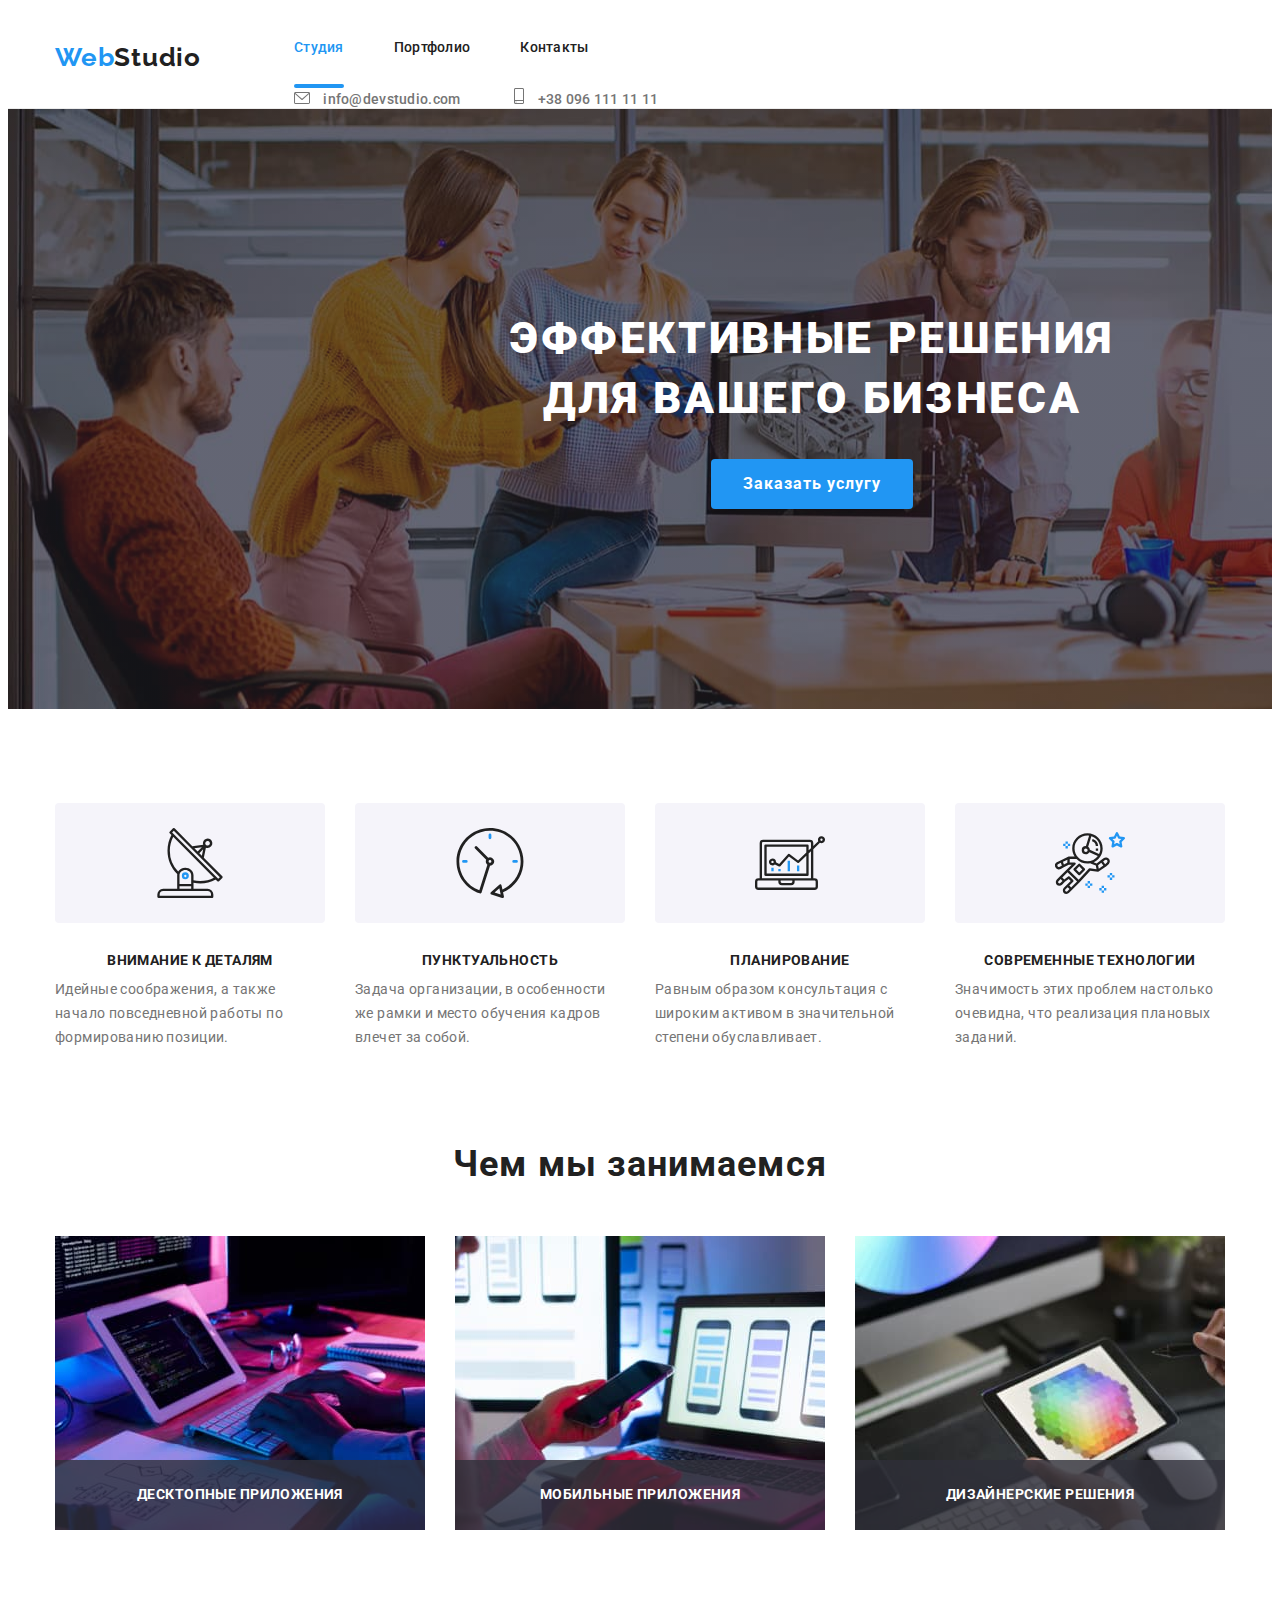
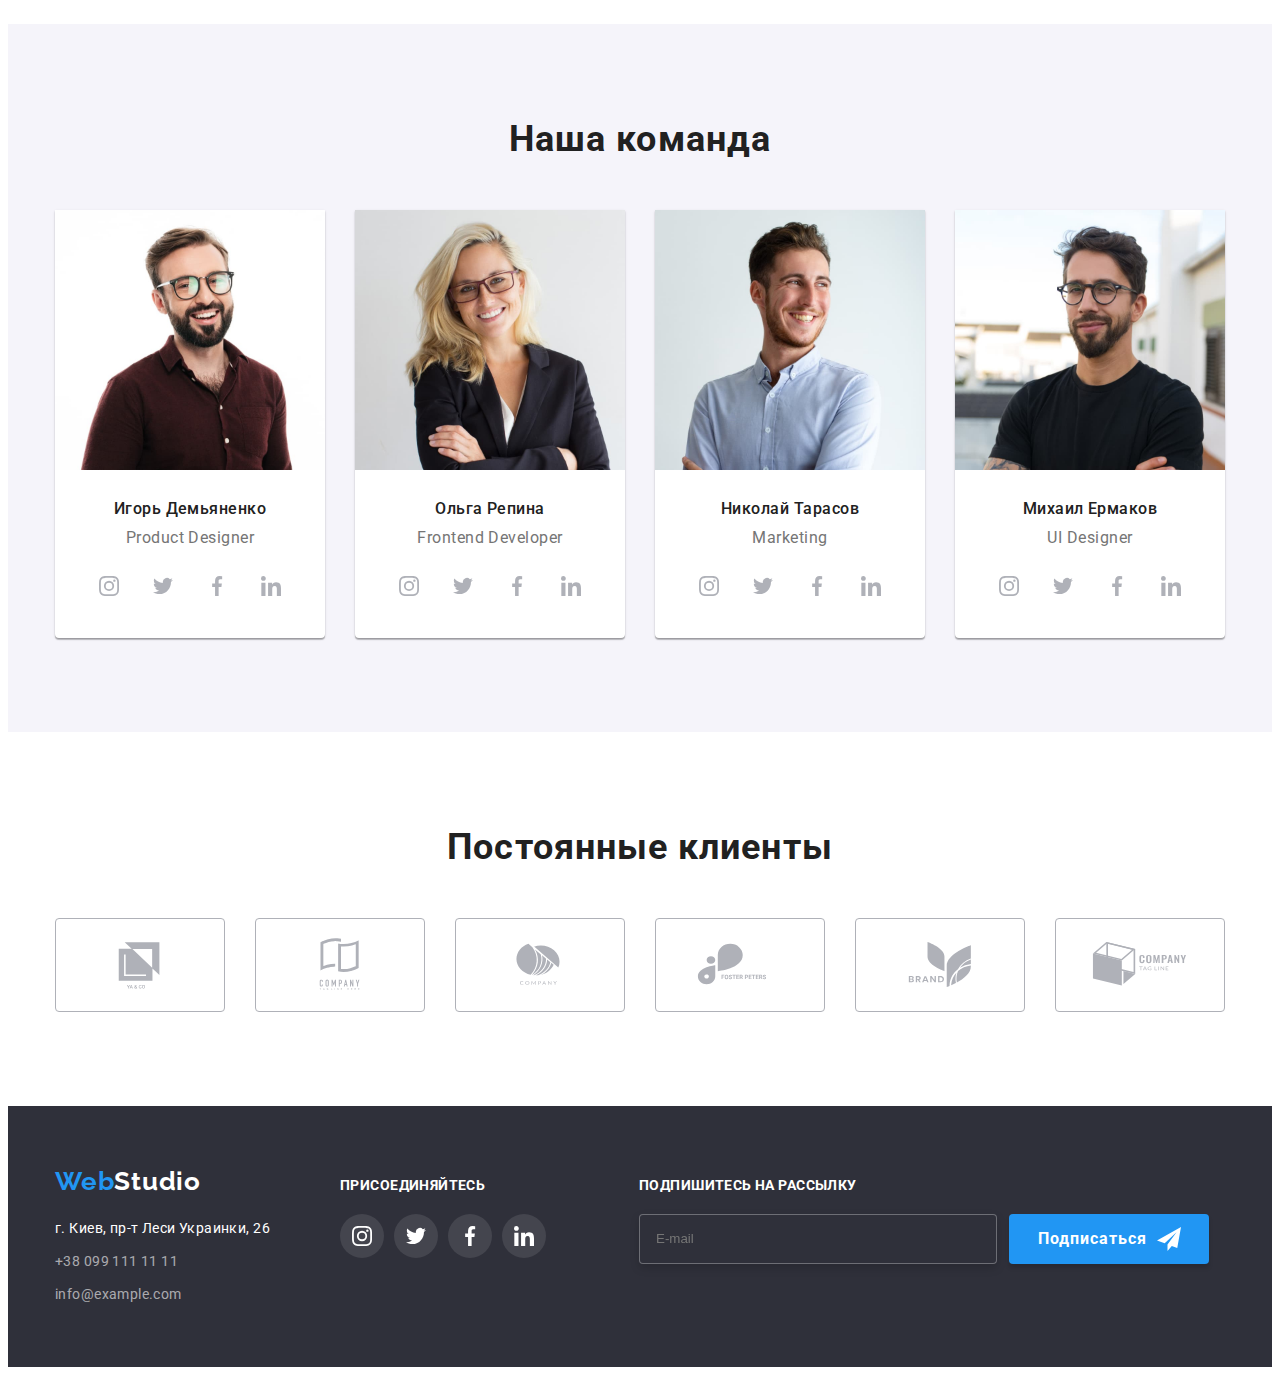
==== commit fce3d862: "mobmenu icons" ====
--- a/index.html
+++ b/index.html
@@ -21,43 +21,58 @@
     <link rel="stylesheet" href="./css/main.min.css" />
   </head>
   <body>
-    <!--
     <header class="header">
       <div class="container header-nav">
         <a class="logo logo--header header-nav__logo" href="./index.html"
           ><span class="logo__logo-span">Web</span>Studio</a
         >
-
-        <nav>
-          <ul class="navigation list">
-            <li class="navigation__item">
-              <a class="navigation__link navigation__link--action" href="./index.html">Студия</a>
-            </li>
-            <li class="navigation__item">
-              <a class="navigation__link" href="./portfolio.html">Портфолио</a>
-            </li>
-            <li class="navigation__item"><a class="navigation__link" href="">Контакты</a></li>
-          </ul>
-        </nav>
-
-        <div class="contact">
-          <a class="contact__link" href="tel:+380961111111">
-            <svg class="contact__icon" width="16" height="12">
-              <use href="./images/icons.svg#icon-envelope"></use>
-            </svg>
-            +38 096 111 11 11</a
-          >
-
-          <a class="contact__link contact__link--margin" href="mailto:info@devstudio.com">
-            <svg class="contact__icon" width="10" height="16">
-              <use href="./images/icons.svg#icon-smartphone"></use>
-            </svg>
-            info@devstudio.com</a
-          >
+        <button
+          type="button"
+          class="menu-button"
+          aria-expanded="false"
+          aria-controls="menu-container"
+          data-menu-button
+        >
+          <svg width="40" height="40" aria-label="Переключатель мобильного меню">
+            <use
+              class="menu-button__icon-close-menu"
+              href="./images/icons.svg#icon-close-menu"
+            ></use>
+            <use class="menu-button__icon-menu" href="./images/icons.svg#icon-menu"></use>
+          </svg>
+        </button>
+        <div class="menu-container" id="menu-container" data-menu>
+          <nav>
+            <ul class="navigation list">
+              <li class="navigation__item">
+                <a class="navigation__link navigation__link--action" href="./index.html">Студия</a>
+              </li>
+              <li class="navigation__item">
+                <a class="navigation__link" href="./portfolio.html">Портфолио</a>
+              </li>
+              <li class="navigation__item"><a class="navigation__link" href="">Контакты</a></li>
+            </ul>
+          </nav>
+
+          <div class="contact">
+            <a class="contact__link" href="mailto:info@devstudio.com">
+              <svg class="contact__icon" width="16" height="12">
+                <use href="./images/icons.svg#icon-envelope"></use>
+              </svg>
+              info@devstudio.com</a
+            >
+
+            <a class="contact__link contact__link--margin" href="tel:+380961111111">
+              <svg class="contact__icon" width="10" height="16">
+                <use href="./images/icons.svg#icon-smartphone"></use>
+              </svg>
+              +38 096 111 11 11</a
+            >
+          </div>
         </div>
       </div>
     </header>
-    -->
+
     <main>
       <section class="hero">
         <div class="container">
@@ -487,78 +502,72 @@
       </div>
     </footer>
 
-    <!--
-      <div data-modal class="backdrop is-hidden">
-        <div class="modal">
-          <button data-modal-close type="button" class="btn-modal">
-            <svg class="btn-modal__icon">
-              <use href="./images/icons.svg#icon-close"></use>
-            </svg>
-          </button>
-          <form class="form" action="">
-            <p class="form__header">Оставьте свои данные, мы вам перезвоним</p>
-
-            <div class="form__field">
-              <label class="form__label" for="name">Имя</label>
-
-              <div class="form__icon-position">
-                <input class="form__input" type="text" name="name" id="name" autofocus />
-                <svg class="form__icon form__icon--name">
-                  <use href="./images/icons.svg#icon-name"></use>
-                </svg>
-              </div>
+    <div data-modal class="backdrop is-hidden">
+      <div class="modal">
+        <button data-modal-close type="button" class="btn-modal">
+          <svg class="btn-modal__icon">
+            <use href="./images/icons.svg#icon-close"></use>
+          </svg>
+        </button>
+        <form class="form" action="">
+          <p class="form__header">Оставьте свои данные, мы вам перезвоним</p>
+
+          <div class="form__field">
+            <label class="form__label" for="name">Имя</label>
+
+            <div class="form__icon-position">
+              <input class="form__input" type="text" name="name" id="name" autofocus />
+              <svg class="form__icon form__icon--name">
+                <use href="./images/icons.svg#icon-name"></use>
+              </svg>
             </div>
-
-            <div class="form__field">
-              <label class="form__label" for="tel">Телефон</label>
-              <div class="form__icon-position">
-                <input class="form__input" type="tel" name="tel" id="tel" />
-                <svg class="form__icon form__icon--tel">
-                  <use href="./images/icons.svg#icon-tel"></use>
-                </svg>
-              </div>
+          </div>
+
+          <div class="form__field">
+            <label class="form__label" for="tel">Телефон</label>
+            <div class="form__icon-position">
+              <input class="form__input" type="tel" name="tel" id="tel" />
+              <svg class="form__icon form__icon--tel">
+                <use href="./images/icons.svg#icon-tel"></use>
+              </svg>
             </div>
-
-            <div class="form__field">
-              <label class="form__label" for="email">Почта</label>
-              <div class="form__icon-position">
-                <input class="form__input" type="email" name="email" id="email" />
-                <svg class="form__icon form__icon--email">
-                  <use href="./images/icons.svg#icon-email"></use>
-                </svg>
-              </div>
+          </div>
+
+          <div class="form__field">
+            <label class="form__label" for="email">Почта</label>
+            <div class="form__icon-position">
+              <input class="form__input" type="email" name="email" id="email" />
+              <svg class="form__icon form__icon--email">
+                <use href="./images/icons.svg#icon-email"></use>
+              </svg>
             </div>
-
-            <div class="form__field">
-              <label class="form__label" for="comment">Комментарий</label>
-              <textarea
-                class="form__textarea"
-                name="comment"
-                id="comment"
-                placeholder="Введите текст"
-              ></textarea>
-            </div>
-
-            <div class="form__field">
-              <input
-                class="form__input-policy"
-                type="checkbox"
-                name="policy"
-                id="policy"
-                required
-              />
-
-              <label class="form__label-policy" for="policy"
-                >Соглашаюсь с рассылкой и принимаю
-                <a class="form__policy-link" href="">Условия договора</a></label
-              >
-            </div>
-
-            <button type="submit" class="form-bnt-submit">Отправить</button>
-          </form>
-        </div>
+          </div>
+
+          <div class="form__field">
+            <label class="form__label" for="comment">Комментарий</label>
+            <textarea
+              class="form__textarea"
+              name="comment"
+              id="comment"
+              placeholder="Введите текст"
+            ></textarea>
+          </div>
+
+          <div class="form__field">
+            <input class="form__input-policy" type="checkbox" name="policy" id="policy" required />
+
+            <label class="form__label-policy" for="policy"
+              >Соглашаюсь с рассылкой и принимаю
+              <a class="form__policy-link" href="">Условия договора</a></label
+            >
+          </div>
+
+          <button type="submit" class="form-bnt-submit">Отправить</button>
+        </form>
       </div>
-    -->
+    </div>
+
     <script src="./js/modal.js"></script>
+    <script src="./js/mobile-menu.js"></script>
   </body>
 </html>
--- a/css/main.min.css
+++ b/css/main.min.css
@@ -1 +1 @@
-*{-webkit-box-sizing:border-box;box-sizing:border-box}body{font-family:"Roboto",sans-serif;font-style:normal;background-color:#fff;color:#757575}h1,h2,h3,h4,h5,h6,p,ul{margin:0;padding:0}img{display:block;max-width:100%;height:auto}.list{list-style:none}a{text-decoration:none}.container{margin-left:auto;margin-right:auto;padding-left:15px;padding-right:15px}@media screen and (min-width: 480px){.container{width:480px}}@media screen and (min-width: 768px){.container{width:768px}}@media screen and (min-width: 1200px){.container{width:1200px}}.section{padding-top:60px;padding-bottom:60px}@media screen and (min-width: 1200px){.section{padding-top:94px;padding-bottom:94px}}.header{border-bottom:1px solid #ececec}.header-nav{display:-webkit-box;display:-ms-flexbox;display:flex;-webkit-box-align:center;-ms-flex-align:center;align-items:center}.logo,.footer-logo{font-family:"Raleway";font-weight:700;font-size:26px;line-height:1.19;letter-spacing:.03em;text-decoration:none}.logo--header{color:#212121}.header-nav__logo{margin-right:93px;padding-top:24px;padding-bottom:25px}.logo__logo-span{color:#2196f3}.navigation{display:-webkit-box;display:-ms-flexbox;display:flex}.navigation__item:not(:last-child){margin-right:50px}.navigation__link{display:block;padding-top:32px;padding-bottom:32px;color:#212121;font-weight:500;font-size:14px;line-height:1.14;letter-spacing:.02em;text-decoration:none;-webkit-transition:color 250ms cubic-bezier(0.4, 0, 0.2, 1);transition:color 250ms cubic-bezier(0.4, 0, 0.2, 1)}.navigation__link:hover,.navigation__link:focus{color:#2196f3}.navigation__link--action{color:#2196f3;position:relative}.navigation__link--action::after{content:"";position:absolute;left:0;bottom:0;display:block;background-color:#2196f3;height:4px;border-radius:2px;width:100%}.contact{margin-left:auto}.contact__link{font-weight:500;font-size:14px;line-height:1.14;letter-spacing:.02em;color:#757575;text-decoration:none;-webkit-transition:color 250ms cubic-bezier(0.4, 0, 0.2, 1);transition:color 250ms cubic-bezier(0.4, 0, 0.2, 1)}.contact__link:hover,.contact__link:focus{color:#2196f3}.contact__link--margin{margin-left:50px}.contact__icon{margin-right:10px;fill:currentColor}.hero{margin-left:auto;margin-right:auto;padding:118px 60px;text-align:center;background-size:cover;background-image:-webkit-gradient(linear, left top, right top, from(rgba(47, 48, 58, 0.4)), to(rgba(47, 48, 58, 0.4))),url(../images/hero-bg-mob.jpg);background-image:linear-gradient(to right, rgba(47, 48, 58, 0.4), rgba(47, 48, 58, 0.4)),url(../images/hero-bg-mob.jpg)}@media(min-device-pixel-ratio: 2),(-webkit-min-device-pixel-ratio: 2),(min-resolution: 192dpi),(min-resolution: 2dppx){.hero{background-image:-webkit-gradient(linear, left top, right top, from(rgba(47, 48, 58, 0.4)), to(rgba(47, 48, 58, 0.4))),url(../images/hero-bg-mob@2x.jpg);background-image:linear-gradient(to right, rgba(47, 48, 58, 0.4), rgba(47, 48, 58, 0.4)),url(../images/hero-bg-mob@2x.jpg)}}@media screen and (max-width: 335px){.hero{padding:118px 30px}}@media screen and (min-width: 480px){.hero{min-width:480px}}@media screen and (min-width: 768px){.hero{min-width:768px;padding:118px 204px;background-image:-webkit-gradient(linear, left top, right top, from(rgba(47, 48, 58, 0.4)), to(rgba(47, 48, 58, 0.4))),url(../images/hero-bg-tablet.jpg);background-image:linear-gradient(to right, rgba(47, 48, 58, 0.4), rgba(47, 48, 58, 0.4)),url(../images/hero-bg-tablet.jpg)}}@media screen and (min-width: 768px)and (min-device-pixel-ratio: 2),screen and (min-width: 768px)and (-webkit-min-device-pixel-ratio: 2),screen and (min-width: 768px)and (min-resolution: 192dpi),screen and (min-width: 768px)and (min-resolution: 2dppx){.hero{background-image:-webkit-gradient(linear, left top, right top, from(rgba(47, 48, 58, 0.4)), to(rgba(47, 48, 58, 0.4))),url(../images/hero-bg-tablet@2x.jpg);background-image:linear-gradient(to right, rgba(47, 48, 58, 0.4), rgba(47, 48, 58, 0.4)),url(../images/hero-bg-tablet@2x.jpg)}}@media screen and (min-width: 1200px){.hero{width:auto;max-width:1600px;padding-top:200px;padding-bottom:200px;background-image:-webkit-gradient(linear, left top, right top, from(rgba(47, 48, 58, 0.4)), to(rgba(47, 48, 58, 0.4))),url(../images/hero-bg-desctop.jpg);background-image:linear-gradient(to right, rgba(47, 48, 58, 0.4), rgba(47, 48, 58, 0.4)),url(../images/hero-bg-desctop.jpg)}}@media screen and (min-width: 1200px)and (min-device-pixel-ratio: 2),screen and (min-width: 1200px)and (-webkit-min-device-pixel-ratio: 2),screen and (min-width: 1200px)and (min-resolution: 192dpi),screen and (min-width: 1200px)and (min-resolution: 2dppx){.hero{background-image:-webkit-gradient(linear, left top, right top, from(rgba(47, 48, 58, 0.4)), to(rgba(47, 48, 58, 0.4))),url(../images/hero-bg-desctop@2x.jpg);background-image:linear-gradient(to right, rgba(47, 48, 58, 0.4), rgba(47, 48, 58, 0.4)),url(../images/hero-bg-desctop@2x.jpg)}}.hero__title{margin-bottom:30px;margin-left:auto;margin-right:auto;width:360px;font-weight:900;font-size:26px;line-height:1.62;text-align:center;letter-spacing:.06em;text-transform:uppercase;color:#fff}@media screen and (min-width: 1200px){.hero__title{min-width:695px;font-size:44px;line-height:1.36}}.foooter-form-bnt,.btn-order{font-family:"Roboto",sans-serif;font-style:normal;font-weight:700;font-size:16px;line-height:1.87;letter-spacing:.06em;border:0px;border-radius:4px}.btn-order{padding:10px 32px;text-align:center;cursor:pointer;color:#fff;background:#2196f3;-webkit-box-shadow:0px 4px 4px rgba(0,0,0,.15);box-shadow:0px 4px 4px rgba(0,0,0,.15);-webkit-transition:background-color 250ms cubic-bezier(0.4, 0, 0.2, 1);transition:background-color 250ms cubic-bezier(0.4, 0, 0.2, 1)}.btn-order:hover,.btn-order:focus{background-color:#188ce8}@media screen and (min-width: 768px){.feature-list{display:-webkit-box;display:-ms-flexbox;display:flex;-ms-flex-wrap:wrap;flex-wrap:wrap;margin:-15px}}@media screen and (max-width: 767px){.feature-list__item:not(:last-child){margin-bottom:30px}}@media screen and (min-width: 768px){.feature-list__item{margin:15px;-ms-flex-preferred-size:calc((100% - 60px)/2);flex-basis:calc((100% - 60px)/2)}}@media screen and (min-width: 1200px){.feature-list__item{margin:15px;-ms-flex-preferred-size:calc((100% - 120px)/4);flex-basis:calc((100% - 120px)/4)}}.feature-list__icon-box{margin-bottom:30px;padding-top:25px;padding-bottom:25px;text-align:center;background-color:#f5f4fa;border-radius:4px;height:120px}.feature-list__title{margin-bottom:10px;font-weight:700;font-size:14px;line-height:1.14;letter-spacing:.03em;text-transform:uppercase;color:#212121;text-align:center}.feature-list__text{font-weight:400;font-size:14px;line-height:1.71;letter-spacing:.03em;color:#757575}.about-us-section{display:none}@media screen and (min-width: 1200px){.about-us-section{display:block;padding-top:0}}.about-us-title{margin-bottom:50px;font-weight:700;font-size:36px;line-height:1.16;text-align:center;letter-spacing:.03em;color:#212121}.about-us-list{display:-webkit-box;display:-ms-flexbox;display:flex}.about-us-list__item:not(:last-child){margin-right:30px}.about-us-list__item{position:relative}.about-us-list__overlay{position:absolute;margin:0;padding-top:27px;padding-bottom:27px;width:100%;height:70px;bottom:0;opacity:1;font-weight:700;font-size:14px;line-height:1.14;text-align:center;letter-spacing:.03em;text-transform:uppercase;background-color:rgba(47,48,58,.8);color:#fff}.team{background-color:#f5f4fa}.team__title{margin-bottom:30px;font-size:28px;line-height:1.16;font-weight:700;text-align:center;letter-spacing:.03em;color:#212121}@media screen and (min-width: 1200px){.team__title{margin-bottom:50px;font-size:36px;line-height:1.17}}@media screen and (min-width: 768px){.team-list{display:-webkit-box;display:-ms-flexbox;display:flex;-ms-flex-wrap:wrap;flex-wrap:wrap;margin:-15px}}.team-list__card-item{background:#fff;-webkit-box-shadow:0px 1px 3px rgba(0,0,0,.12),0px 1px 1px rgba(0,0,0,.14),0px 2px 1px rgba(0,0,0,.2);box-shadow:0px 1px 3px rgba(0,0,0,.12),0px 1px 1px rgba(0,0,0,.14),0px 2px 1px rgba(0,0,0,.2);border-radius:0px 0px 4px 4px}@media screen and (max-width: 767px){.team-list__card-item:not(:last-child){margin-bottom:30px}}@media screen and (min-width: 768px){.team-list__card-item{margin:15px;-ms-flex-preferred-size:calc((100% - 60px)/2);flex-basis:calc((100% - 60px)/2)}}@media screen and (min-width: 1200px){.team-list__card-item{margin:15px;-ms-flex-preferred-size:calc((100% - 120px)/4);flex-basis:calc((100% - 120px)/4)}}.card-content{padding-top:30px;padding-bottom:30px}.card-content__staff-title{margin-bottom:10px;font-weight:500;font-size:16px;line-height:1.18;text-align:center;letter-spacing:.03em;color:#212121}.card-content__staff-text{margin-bottom:16px;font-weight:400;font-size:16px;line-height:1.18;text-align:center;letter-spacing:.03em;color:#757575}.staff-social-list{display:-webkit-box;display:-ms-flexbox;display:flex;-webkit-box-align:center;-ms-flex-align:center;align-items:center;-webkit-box-pack:center;-ms-flex-pack:center;justify-content:center}.staff-social-list__item:not(:last-child){margin-right:10px}.staff-social-list__link{display:-webkit-box;display:-ms-flexbox;display:flex;-webkit-box-align:center;-ms-flex-align:center;align-items:center;-webkit-box-pack:center;-ms-flex-pack:center;justify-content:center;width:44px;height:44px;cursor:pointer;border-radius:50%;color:#afb1b8;-webkit-transition:background-color 250ms cubic-bezier(0.4, 0, 0.2, 1),color 250ms cubic-bezier(0.4, 0, 0.2, 1);transition:background-color 250ms cubic-bezier(0.4, 0, 0.2, 1),color 250ms cubic-bezier(0.4, 0, 0.2, 1)}.staff-social-list__link:hover,.staff-social-list__link:focus{color:#fff;background-color:#2196f3}.staff-social-list__icon{fill:currentColor}.clients-title{margin-bottom:30px;font-size:28px;line-height:1.16;font-weight:700;text-align:center;letter-spacing:.03em;color:#212121}@media screen and (min-width: 1200px){.clients-title{margin-bottom:50px;font-size:36px;line-height:1.17}}.clients-list{display:-webkit-box;display:-ms-flexbox;display:flex;-ms-flex-wrap:wrap;flex-wrap:wrap;margin:-15px}.clients-list__item{margin:15px;-ms-flex-preferred-size:calc((100% - 60px)/2);flex-basis:calc((100% - 60px)/2)}@media screen and (min-width: 768px){.clients-list__item{margin:15px;-ms-flex-preferred-size:calc((100% - 90px)/3);flex-basis:calc((100% - 90px)/3)}}@media screen and (min-width: 1200px){.clients-list__item{margin:15px;-ms-flex-preferred-size:calc((100% - 180px)/6);flex-basis:calc((100% - 180px)/6)}}.clients-list__link{padding:16px 0;display:-webkit-box;display:-ms-flexbox;display:flex;-webkit-box-pack:center;-ms-flex-pack:center;justify-content:center;-webkit-box-align:center;-ms-flex-align:center;align-items:center;border:1px solid #afb1b8;border-radius:4px;color:#afb1b8;-webkit-transition:color 250ms cubic-bezier(0.4, 0, 0.2, 1),border 250ms cubic-bezier(0.4, 0, 0.2, 1);transition:color 250ms cubic-bezier(0.4, 0, 0.2, 1),border 250ms cubic-bezier(0.4, 0, 0.2, 1)}.clients-list__link:hover,.clients-list__link:focus{color:#2196f3;border:1px solid #2196f3}.clients-list__icon{fill:currentColor}.list-filter{display:-webkit-box;display:-ms-flexbox;display:flex;-ms-flex-wrap:wrap;flex-wrap:wrap;margin-bottom:40px}@media screen and (min-width: 768px){.list-filter{-webkit-box-pack:center;-ms-flex-pack:center;justify-content:center;margin-bottom:30px}}@media screen and (min-width: 1200px){.list-filter{-webkit-box-pack:center;-ms-flex-pack:center;justify-content:center;margin-bottom:50px}}@media screen and (max-width: 767px){.list-filter__item:nth-child(-n+3){margin-bottom:15px}}.list-filter__item:not(:last-child){margin-right:8px}.btn-filter{padding:6px 22px;font-family:"Roboto",sans-serif;font-style:normal;font-weight:500;font-size:16px;line-height:1.6;text-align:center;letter-spacing:.03em;cursor:pointer;border-radius:4px;border:0;color:#212121;background-color:#f5f4fa;-webkit-transition:background-color 250ms cubic-bezier(0.4, 0, 0.2, 1),color 250ms cubic-bezier(0.4, 0, 0.2, 1),-webkit-box-shadow 250ms cubic-bezier(0.4, 0, 0.2, 1);transition:background-color 250ms cubic-bezier(0.4, 0, 0.2, 1),color 250ms cubic-bezier(0.4, 0, 0.2, 1),-webkit-box-shadow 250ms cubic-bezier(0.4, 0, 0.2, 1);transition:background-color 250ms cubic-bezier(0.4, 0, 0.2, 1),color 250ms cubic-bezier(0.4, 0, 0.2, 1),box-shadow 250ms cubic-bezier(0.4, 0, 0.2, 1);transition:background-color 250ms cubic-bezier(0.4, 0, 0.2, 1),color 250ms cubic-bezier(0.4, 0, 0.2, 1),box-shadow 250ms cubic-bezier(0.4, 0, 0.2, 1),-webkit-box-shadow 250ms cubic-bezier(0.4, 0, 0.2, 1)}.btn-filter:hover,.btn-filter:focus{color:#fff;background-color:#2196f3;-webkit-box-shadow:0px 3px 1px rgba(0,0,0,.1),0px 1px 2px rgba(0,0,0,.08),0px 2px 2px rgba(0,0,0,.12);box-shadow:0px 3px 1px rgba(0,0,0,.1),0px 1px 2px rgba(0,0,0,.08),0px 2px 2px rgba(0,0,0,.12)}@media screen and (min-width: 768px){.project-list{display:-webkit-box;display:-ms-flexbox;display:flex;-ms-flex-wrap:wrap;flex-wrap:wrap;margin:-15px}}.project-list__item{position:relative}@media screen and (min-width: 768px){.project-list__item{margin:15px;-ms-flex-preferred-size:calc((100% - 60px)/2);flex-basis:calc((100% - 60px)/2)}}@media screen and (min-width: 1200px){.project-list__item{margin:15px;-ms-flex-preferred-size:calc((100% - 90px)/3);flex-basis:calc((100% - 90px)/3)}}.project-list__item:not(:last-child){margin-bottom:30px}@media screen and (min-width: 768px){.project-list__item:not(:last-child){margin:15px;-ms-flex-preferred-size:calc((100% - 60px)/2);flex-basis:calc((100% - 60px)/2)}}@media screen and (min-width: 1200px){.project-list__item:not(:last-child){margin:15px;-ms-flex-preferred-size:calc((100% - 90px)/3);flex-basis:calc((100% - 90px)/3)}}.project-list__link{display:inline-block;text-decoration:none;background-color:#fff;-webkit-transition:-webkit-box-shadow 250ms cubic-bezier(0.4, 0, 0.2, 1);transition:-webkit-box-shadow 250ms cubic-bezier(0.4, 0, 0.2, 1);transition:box-shadow 250ms cubic-bezier(0.4, 0, 0.2, 1);transition:box-shadow 250ms cubic-bezier(0.4, 0, 0.2, 1), -webkit-box-shadow 250ms cubic-bezier(0.4, 0, 0.2, 1)}.project-list__link:hover,.project-list__link:focus{text-decoration:none;-webkit-box-shadow:0px 1px 1px rgba(0,0,0,.12),0px 4px 4px rgba(0,0,0,.06),1px 4px 6px rgba(0,0,0,.16);box-shadow:0px 1px 1px rgba(0,0,0,.12),0px 4px 4px rgba(0,0,0,.06),1px 4px 6px rgba(0,0,0,.16)}.project-list__card-overlay{position:relative;overflow:hidden}.project-list__overlay-text{position:absolute;top:0;margin:0;font-weight:400;font-size:18px;line-height:1.55;letter-spacing:.03em;width:100%;height:100%;opacity:0;color:#fff;overflow:scroll;background:rgba(33,150,243,.9);-webkit-transform:translateY(100%);transform:translateY(100%);-webkit-transition:opacity 250ms cubic-bezier(0.4, 0, 0.2, 1),-webkit-transform 250ms cubic-bezier(0.4, 0, 0.2, 1);transition:opacity 250ms cubic-bezier(0.4, 0, 0.2, 1),-webkit-transform 250ms cubic-bezier(0.4, 0, 0.2, 1);transition:opacity 250ms cubic-bezier(0.4, 0, 0.2, 1),transform 250ms cubic-bezier(0.4, 0, 0.2, 1);transition:opacity 250ms cubic-bezier(0.4, 0, 0.2, 1),transform 250ms cubic-bezier(0.4, 0, 0.2, 1),-webkit-transform 250ms cubic-bezier(0.4, 0, 0.2, 1)}@media screen and (min-width: 768px){.project-list__overlay-text{padding:49px 24px;overflow:auto}}@media screen and (min-width: 1200px){.project-list__overlay-text{padding:62px 24px}}.project-list__link:hover .project-list__overlay-text{opacity:1;-webkit-transform:translateY(0);transform:translateY(0)}.project-card{padding:20px 24px;border:1px solid #eee}.project-card__title{margin-bottom:4px;font-weight:700;font-size:18px;line-height:2;letter-spacing:.06em;color:#212121}.project-card__type{font-weight:400;font-size:16px;line-height:1.87;letter-spacing:.03em;color:#757575}.footer{background-color:#2f303a;padding-top:60px;padding-bottom:60px}@media screen and (min-width: 1200px){.footer-wrap{display:-webkit-box;display:-ms-flexbox;display:flex;-webkit-box-align:baseline;-ms-flex-align:baseline;align-items:baseline}}.footer-wrap__address-cont-block{text-align:center}@media screen and (min-width: 768px){.footer-wrap__address-cont-block{display:-webkit-box;display:-ms-flexbox;display:flex;-ms-flex-pack:distribute;justify-content:space-around;-webkit-box-align:baseline;-ms-flex-align:baseline;align-items:baseline;margin-bottom:60px}}@media screen and (min-width: 1200px){.footer-wrap__address-cont-block{margin-bottom:0;text-align:left}}@media screen and (max-width: 767px){.footer-wrap__footer-contact-block{margin-bottom:60px}}@media screen and (min-width: 768px){.footer-wrap__footer-contact-block{margin-right:165px}}@media screen and (min-width: 1200px){.footer-wrap__footer-contact-block{margin-right:70px;margin-bottom:0px}}.footer-logo{display:inline-block;margin-bottom:20px;color:#fff}.footer-logo__logo-span{color:#2196f3}@media screen and (max-width: 767px){.footer-wrap__footer-social-wrap{margin-bottom:60px}}@media screen and (min-width: 1200px){.footer-wrap__footer-social-wrap{margin-right:93px;margin-bottom:0px}}.footer-contact-link{display:inline-block;font-weight:400;font-style:normal;text-decoration:none;font-size:14px;line-height:1.71;letter-spacing:.03em;color:rgba(255,255,255,.6);-webkit-transition:color 250ms cubic-bezier(0.4, 0, 0.2, 1);transition:color 250ms cubic-bezier(0.4, 0, 0.2, 1)}.footer-contact-link:hover,.footer-contact-link:focus{color:#2196f3;text-decoration:none}.footer-contact-link:not(:last-child){margin-bottom:8px}@media screen and (min-width: 1200px){.footer-contact-link:not(:last-child){margin-bottom:9px}}.footer-contact-link--address-link{color:#fff;font-style:normal}.join-social{margin-bottom:20px;font-weight:700;font-style:normal;font-size:14px;line-height:1.14;letter-spacing:.03em;text-transform:uppercase;color:#fff}.footer-social-list{display:-webkit-box;display:-ms-flexbox;display:flex}@media screen and (max-width: 1199px){.footer-social-list{-webkit-box-pack:center;-ms-flex-pack:center;justify-content:center}}@media screen and (min-width: 1200px){.footer-social-list{-webkit-box-pack:start;-ms-flex-pack:start;justify-content:flex-start}}.footer-social-list__item:not(:last-child){margin-right:10px}.footer-social-list__link{display:-webkit-box;display:-ms-flexbox;display:flex;-webkit-box-align:center;-ms-flex-align:center;align-items:center;-webkit-box-pack:center;-ms-flex-pack:center;justify-content:center;width:44px;height:44px;color:#fff;background-color:rgba(255,255,255,.1);border-radius:50%;cursor:pointer;-webkit-transition:background-color 250ms cubic-bezier(0.4, 0, 0.2, 1);transition:background-color 250ms cubic-bezier(0.4, 0, 0.2, 1)}.footer-social-list__link:hover,.footer-social-list__link:focus{background-color:#2196f3}.footer-social-list__icon{fill:currentColor}@media screen and (max-width: 1199px){.footer-wrap__footer-form-wrap{text-align:center}}@media screen and (min-width: 1200px){.footer-form-email{display:-webkit-box;display:-ms-flexbox;display:flex}}.footer-form-email__input{display:inline-block;width:358px;height:50px;padding:15px 16px;border:1px solid rgba(255,255,255,.3);-webkit-filter:drop-shadow(0px 4px 4px rgba(0, 0, 0, 0.15));filter:drop-shadow(0px 4px 4px rgba(0, 0, 0, 0.15));border-radius:4px;background-color:#2f303a;color:#fff}.foooter-form-bnt{width:200px;height:50px;padding-top:10px;padding-bottom:10px;padding-left:29px;padding-right:28px;margin-top:20px;margin-left:auto;margin-right:auto;display:-webkit-box;display:-ms-flexbox;display:flex;-webkit-box-align:center;-ms-flex-align:center;align-items:center;text-align:center;color:#fff;background-color:#2196f3;-webkit-box-shadow:0px 4px 4px rgba(0,0,0,.15);box-shadow:0px 4px 4px rgba(0,0,0,.15)}@media screen and (min-width: 1200px){.foooter-form-bnt{margin-left:12px;margin-top:0px}}.foooter-form-bnt__icon{margin-top:13px;margin-bottom:13px;margin-left:10px}/*# sourceMappingURL=main.min.css.map */+*{-webkit-box-sizing:border-box;box-sizing:border-box}body{font-family:"Roboto",sans-serif;font-style:normal;background-color:#fff;color:#757575}h1,h2,h3,h4,h5,h6,p,ul{margin:0;padding:0}img{display:block;max-width:100%;height:auto}.list{list-style:none}a{text-decoration:none}.container{margin-left:auto;margin-right:auto;padding-left:15px;padding-right:15px}@media screen and (min-width: 480px){.container{width:480px}}@media screen and (min-width: 768px){.container{width:768px}}@media screen and (min-width: 1200px){.container{width:1200px}}.section{padding-top:60px;padding-bottom:60px}@media screen and (min-width: 1200px){.section{padding-top:94px;padding-bottom:94px}}.header{border-bottom:1px solid #ececec}@media screen and (max-width: 767px){.header-nav{position:relative;display:-webkit-box;display:-ms-flexbox;display:flex;-webkit-box-align:center;-ms-flex-align:center;align-items:center;-webkit-box-pack:justify;-ms-flex-pack:justify;justify-content:space-between}}@media screen and (min-width: 768px)and (max-width: 1199px){.header-nav{display:-webkit-box;display:-ms-flexbox;display:flex;-webkit-box-align:center;-ms-flex-align:center;align-items:center;-webkit-box-pack:justify;-ms-flex-pack:justify;justify-content:space-between}}@media screen and (min-width: 1200px){.header-nav{display:-webkit-box;display:-ms-flexbox;display:flex;-webkit-box-align:center;-ms-flex-align:center;align-items:center}}.logo,.footer-logo{font-family:"Raleway";font-weight:700;font-size:24px;line-height:1.17;letter-spacing:.03em;text-decoration:none}@media screen and (min-width: 1200px){.logo,.footer-logo{font-size:26px;line-height:1.19}}.logo--header{color:#212121}@media screen and (max-width: 767px){.header-nav__logo{padding-top:16px;padding-bottom:16px}}@media screen and (min-width: 768px){.header-nav__logo{padding-top:26px;padding-bottom:26px}}@media screen and (min-width: 1200px){.header-nav__logo{margin-right:93px;padding-top:24px;padding-bottom:25px}}.logo__logo-span{color:#2196f3}.menu-button{display:-webkit-inline-box;display:-ms-inline-flexbox;display:inline-flex;margin:0px;padding:10px 0px 10px 0px;border:none;background-color:rgba(0,0,0,0);-webkit-transition:color 250ms cubic-bezier(0.4, 0, 0.2, 1);transition:color 250ms cubic-bezier(0.4, 0, 0.2, 1)}.menu-button:hover,.menu-button:focus{color:#2196f3}@media screen and (min-width: 768px){.menu-button{display:none}}.menu-button__icon-close-menu{display:none}.menu-button:hover .menu-button__icon-close-menu,.menu-button:focus .menu-button__icon-close-menu{fill:currentColor}.menu-button.is-open .menu-button__icon-close-menu{display:block}.menu-button:hover .menu-button__icon-menu,.menu-button:focus .menu-button__icon-menu{fill:currentColor}.menu-button.is-open .menu-button__icon-menu{display:none}.menu-container{background-color:#fff;text-align:center}.menu-container.is-open{display:block}@media screen and (max-width: 767px){.menu-container{display:none;position:absolute;top:100%;left:0;width:100%;padding:48px 40px}}.navigation{display:-webkit-box;display:-ms-flexbox;display:flex}.navigation__item:not(:last-child){margin-right:50px}.navigation__link{display:block;padding-top:32px;padding-bottom:32px;color:#212121;font-weight:500;font-size:14px;line-height:1.14;letter-spacing:.02em;text-decoration:none;-webkit-transition:color 250ms cubic-bezier(0.4, 0, 0.2, 1);transition:color 250ms cubic-bezier(0.4, 0, 0.2, 1)}.navigation__link:hover,.navigation__link:focus{color:#2196f3}.navigation__link--action{color:#2196f3;position:relative}.navigation__link--action::after{content:"";position:absolute;left:0;bottom:0;display:block;background-color:#2196f3;height:4px;border-radius:2px;width:100%}@media screen and (min-width: 768px)and (max-width: 1199px){.contact{display:-webkit-box;display:-ms-flexbox;display:flex;-webkit-box-orient:vertical;-webkit-box-direction:normal;-ms-flex-direction:column;flex-direction:column;margin-left:auto}}@media screen and (min-width: 1200px){.contact{margin-left:auto}}.contact__link{font-weight:500;font-size:34px;line-height:1.17;letter-spacing:.02em;color:#757575;text-decoration:none;-webkit-transition:color 250ms cubic-bezier(0.4, 0, 0.2, 1);transition:color 250ms cubic-bezier(0.4, 0, 0.2, 1)}@media screen and (min-width: 768px)and (max-width: 1199px){.contact__link{font-size:12px;line-height:1.17}}@media screen and (min-width: 1200px){.contact__link{font-size:14px;line-height:1.14}}.contact__link:hover,.contact__link:focus{color:#2196f3}@media screen and (min-width: 768px)and (max-width: 1199px){.contact__link--margin{margin-top:10px}}@media screen and (min-width: 1200px){.contact__link--margin{margin-left:50px}}.contact__icon{margin-right:10px;fill:currentColor}.hero{margin-left:auto;margin-right:auto;padding:118px 60px;text-align:center;background-size:cover;background-image:-webkit-gradient(linear, left top, right top, from(rgba(47, 48, 58, 0.4)), to(rgba(47, 48, 58, 0.4))),url(../images/hero-bg-mob.jpg);background-image:linear-gradient(to right, rgba(47, 48, 58, 0.4), rgba(47, 48, 58, 0.4)),url(../images/hero-bg-mob.jpg)}@media(min-device-pixel-ratio: 2),(-webkit-min-device-pixel-ratio: 2),(min-resolution: 192dpi),(min-resolution: 2dppx){.hero{background-image:-webkit-gradient(linear, left top, right top, from(rgba(47, 48, 58, 0.4)), to(rgba(47, 48, 58, 0.4))),url(../images/hero-bg-mob@2x.jpg);background-image:linear-gradient(to right, rgba(47, 48, 58, 0.4), rgba(47, 48, 58, 0.4)),url(../images/hero-bg-mob@2x.jpg)}}@media screen and (max-width: 335px){.hero{padding:118px 30px}}@media screen and (min-width: 480px){.hero{min-width:480px}}@media screen and (min-width: 768px){.hero{min-width:768px;padding:118px 204px;background-image:-webkit-gradient(linear, left top, right top, from(rgba(47, 48, 58, 0.4)), to(rgba(47, 48, 58, 0.4))),url(../images/hero-bg-tablet.jpg);background-image:linear-gradient(to right, rgba(47, 48, 58, 0.4), rgba(47, 48, 58, 0.4)),url(../images/hero-bg-tablet.jpg)}}@media screen and (min-width: 768px)and (min-device-pixel-ratio: 2),screen and (min-width: 768px)and (-webkit-min-device-pixel-ratio: 2),screen and (min-width: 768px)and (min-resolution: 192dpi),screen and (min-width: 768px)and (min-resolution: 2dppx){.hero{background-image:-webkit-gradient(linear, left top, right top, from(rgba(47, 48, 58, 0.4)), to(rgba(47, 48, 58, 0.4))),url(../images/hero-bg-tablet@2x.jpg);background-image:linear-gradient(to right, rgba(47, 48, 58, 0.4), rgba(47, 48, 58, 0.4)),url(../images/hero-bg-tablet@2x.jpg)}}@media screen and (min-width: 1200px){.hero{width:auto;max-width:1600px;padding-top:200px;padding-bottom:200px;background-image:-webkit-gradient(linear, left top, right top, from(rgba(47, 48, 58, 0.4)), to(rgba(47, 48, 58, 0.4))),url(../images/hero-bg-desctop.jpg);background-image:linear-gradient(to right, rgba(47, 48, 58, 0.4), rgba(47, 48, 58, 0.4)),url(../images/hero-bg-desctop.jpg)}}@media screen and (min-width: 1200px)and (min-device-pixel-ratio: 2),screen and (min-width: 1200px)and (-webkit-min-device-pixel-ratio: 2),screen and (min-width: 1200px)and (min-resolution: 192dpi),screen and (min-width: 1200px)and (min-resolution: 2dppx){.hero{background-image:-webkit-gradient(linear, left top, right top, from(rgba(47, 48, 58, 0.4)), to(rgba(47, 48, 58, 0.4))),url(../images/hero-bg-desctop@2x.jpg);background-image:linear-gradient(to right, rgba(47, 48, 58, 0.4), rgba(47, 48, 58, 0.4)),url(../images/hero-bg-desctop@2x.jpg)}}.hero__title{margin-bottom:30px;margin-left:auto;margin-right:auto;width:360px;font-weight:900;font-size:26px;line-height:1.62;text-align:center;letter-spacing:.06em;text-transform:uppercase;color:#fff}@media screen and (min-width: 1200px){.hero__title{min-width:695px;font-size:44px;line-height:1.36}}.form-bnt-submit,.foooter-form-bnt,.btn-order{font-family:"Roboto",sans-serif;font-style:normal;font-weight:700;font-size:16px;line-height:1.87;letter-spacing:.06em;border:0px;border-radius:4px}.btn-order{padding:10px 32px;text-align:center;cursor:pointer;color:#fff;background:#2196f3;-webkit-box-shadow:0px 4px 4px rgba(0,0,0,.15);box-shadow:0px 4px 4px rgba(0,0,0,.15);-webkit-transition:background-color 250ms cubic-bezier(0.4, 0, 0.2, 1);transition:background-color 250ms cubic-bezier(0.4, 0, 0.2, 1)}.btn-order:hover,.btn-order:focus{background-color:#188ce8}@media screen and (min-width: 768px){.feature-list{display:-webkit-box;display:-ms-flexbox;display:flex;-ms-flex-wrap:wrap;flex-wrap:wrap;margin:-15px}}@media screen and (max-width: 767px){.feature-list__item:not(:last-child){margin-bottom:30px}}@media screen and (min-width: 768px){.feature-list__item{margin:15px;-ms-flex-preferred-size:calc((100% - 60px)/2);flex-basis:calc((100% - 60px)/2)}}@media screen and (min-width: 1200px){.feature-list__item{margin:15px;-ms-flex-preferred-size:calc((100% - 120px)/4);flex-basis:calc((100% - 120px)/4)}}.feature-list__icon-box{margin-bottom:30px;padding-top:25px;padding-bottom:25px;text-align:center;background-color:#f5f4fa;border-radius:4px;height:120px}.feature-list__title{margin-bottom:10px;font-weight:700;font-size:14px;line-height:1.14;letter-spacing:.03em;text-transform:uppercase;color:#212121;text-align:center}.feature-list__text{font-weight:400;font-size:14px;line-height:1.71;letter-spacing:.03em;color:#757575}.about-us-section{display:none}@media screen and (min-width: 1200px){.about-us-section{display:block;padding-top:0}}.about-us-title{margin-bottom:50px;font-weight:700;font-size:36px;line-height:1.16;text-align:center;letter-spacing:.03em;color:#212121}.about-us-list{display:-webkit-box;display:-ms-flexbox;display:flex}.about-us-list__item:not(:last-child){margin-right:30px}.about-us-list__item{position:relative}.about-us-list__overlay{position:absolute;margin:0;padding-top:27px;padding-bottom:27px;width:100%;height:70px;bottom:0;opacity:1;font-weight:700;font-size:14px;line-height:1.14;text-align:center;letter-spacing:.03em;text-transform:uppercase;background-color:rgba(47,48,58,.8);color:#fff}.team{background-color:#f5f4fa}.team__title{margin-bottom:30px;font-size:28px;line-height:1.16;font-weight:700;text-align:center;letter-spacing:.03em;color:#212121}@media screen and (min-width: 1200px){.team__title{margin-bottom:50px;font-size:36px;line-height:1.17}}@media screen and (min-width: 768px){.team-list{display:-webkit-box;display:-ms-flexbox;display:flex;-ms-flex-wrap:wrap;flex-wrap:wrap;margin:-15px}}.team-list__card-item{background:#fff;-webkit-box-shadow:0px 1px 3px rgba(0,0,0,.12),0px 1px 1px rgba(0,0,0,.14),0px 2px 1px rgba(0,0,0,.2);box-shadow:0px 1px 3px rgba(0,0,0,.12),0px 1px 1px rgba(0,0,0,.14),0px 2px 1px rgba(0,0,0,.2);border-radius:0px 0px 4px 4px}@media screen and (max-width: 767px){.team-list__card-item:not(:last-child){margin-bottom:30px}}@media screen and (min-width: 768px){.team-list__card-item{margin:15px;-ms-flex-preferred-size:calc((100% - 60px)/2);flex-basis:calc((100% - 60px)/2)}}@media screen and (min-width: 1200px){.team-list__card-item{margin:15px;-ms-flex-preferred-size:calc((100% - 120px)/4);flex-basis:calc((100% - 120px)/4)}}.card-content{padding-top:30px;padding-bottom:30px}.card-content__staff-title{margin-bottom:10px;font-weight:500;font-size:16px;line-height:1.18;text-align:center;letter-spacing:.03em;color:#212121}.card-content__staff-text{margin-bottom:16px;font-weight:400;font-size:16px;line-height:1.18;text-align:center;letter-spacing:.03em;color:#757575}.staff-social-list{display:-webkit-box;display:-ms-flexbox;display:flex;-webkit-box-align:center;-ms-flex-align:center;align-items:center;-webkit-box-pack:center;-ms-flex-pack:center;justify-content:center}.staff-social-list__item:not(:last-child){margin-right:10px}.staff-social-list__link{display:-webkit-box;display:-ms-flexbox;display:flex;-webkit-box-align:center;-ms-flex-align:center;align-items:center;-webkit-box-pack:center;-ms-flex-pack:center;justify-content:center;width:44px;height:44px;cursor:pointer;border-radius:50%;color:#afb1b8;-webkit-transition:background-color 250ms cubic-bezier(0.4, 0, 0.2, 1),color 250ms cubic-bezier(0.4, 0, 0.2, 1);transition:background-color 250ms cubic-bezier(0.4, 0, 0.2, 1),color 250ms cubic-bezier(0.4, 0, 0.2, 1)}.staff-social-list__link:hover,.staff-social-list__link:focus{color:#fff;background-color:#2196f3}.staff-social-list__icon{fill:currentColor}.clients-title{margin-bottom:30px;font-size:28px;line-height:1.16;font-weight:700;text-align:center;letter-spacing:.03em;color:#212121}@media screen and (min-width: 1200px){.clients-title{margin-bottom:50px;font-size:36px;line-height:1.17}}.clients-list{display:-webkit-box;display:-ms-flexbox;display:flex;-ms-flex-wrap:wrap;flex-wrap:wrap;margin:-15px}.clients-list__item{margin:15px;-ms-flex-preferred-size:calc((100% - 60px)/2);flex-basis:calc((100% - 60px)/2)}@media screen and (min-width: 768px){.clients-list__item{margin:15px;-ms-flex-preferred-size:calc((100% - 90px)/3);flex-basis:calc((100% - 90px)/3)}}@media screen and (min-width: 1200px){.clients-list__item{margin:15px;-ms-flex-preferred-size:calc((100% - 180px)/6);flex-basis:calc((100% - 180px)/6)}}.clients-list__link{padding:16px 0;display:-webkit-box;display:-ms-flexbox;display:flex;-webkit-box-pack:center;-ms-flex-pack:center;justify-content:center;-webkit-box-align:center;-ms-flex-align:center;align-items:center;border:1px solid #afb1b8;border-radius:4px;color:#afb1b8;-webkit-transition:color 250ms cubic-bezier(0.4, 0, 0.2, 1),border 250ms cubic-bezier(0.4, 0, 0.2, 1);transition:color 250ms cubic-bezier(0.4, 0, 0.2, 1),border 250ms cubic-bezier(0.4, 0, 0.2, 1)}.clients-list__link:hover,.clients-list__link:focus{color:#2196f3;border:1px solid #2196f3}.clients-list__icon{fill:currentColor}.list-filter{display:-webkit-box;display:-ms-flexbox;display:flex;-ms-flex-wrap:wrap;flex-wrap:wrap;margin-bottom:40px}@media screen and (min-width: 768px){.list-filter{-webkit-box-pack:center;-ms-flex-pack:center;justify-content:center;margin-bottom:30px}}@media screen and (min-width: 1200px){.list-filter{-webkit-box-pack:center;-ms-flex-pack:center;justify-content:center;margin-bottom:50px}}@media screen and (max-width: 767px){.list-filter__item:nth-child(-n+3){margin-bottom:15px}}.list-filter__item:not(:last-child){margin-right:8px}.btn-filter{padding:6px 22px;font-family:"Roboto",sans-serif;font-style:normal;font-weight:500;font-size:16px;line-height:1.6;text-align:center;letter-spacing:.03em;cursor:pointer;border-radius:4px;border:0;color:#212121;background-color:#f5f4fa;-webkit-transition:background-color 250ms cubic-bezier(0.4, 0, 0.2, 1),color 250ms cubic-bezier(0.4, 0, 0.2, 1),-webkit-box-shadow 250ms cubic-bezier(0.4, 0, 0.2, 1);transition:background-color 250ms cubic-bezier(0.4, 0, 0.2, 1),color 250ms cubic-bezier(0.4, 0, 0.2, 1),-webkit-box-shadow 250ms cubic-bezier(0.4, 0, 0.2, 1);transition:background-color 250ms cubic-bezier(0.4, 0, 0.2, 1),color 250ms cubic-bezier(0.4, 0, 0.2, 1),box-shadow 250ms cubic-bezier(0.4, 0, 0.2, 1);transition:background-color 250ms cubic-bezier(0.4, 0, 0.2, 1),color 250ms cubic-bezier(0.4, 0, 0.2, 1),box-shadow 250ms cubic-bezier(0.4, 0, 0.2, 1),-webkit-box-shadow 250ms cubic-bezier(0.4, 0, 0.2, 1)}.btn-filter:hover,.btn-filter:focus{color:#fff;background-color:#2196f3;-webkit-box-shadow:0px 3px 1px rgba(0,0,0,.1),0px 1px 2px rgba(0,0,0,.08),0px 2px 2px rgba(0,0,0,.12);box-shadow:0px 3px 1px rgba(0,0,0,.1),0px 1px 2px rgba(0,0,0,.08),0px 2px 2px rgba(0,0,0,.12)}@media screen and (min-width: 768px){.project-list{margin:-15px;display:-webkit-box;display:-ms-flexbox;display:flex;-ms-flex-wrap:wrap;flex-wrap:wrap}}.project-list__item{position:relative}@media screen and (min-width: 768px){.project-list__item{margin:15px;-ms-flex-preferred-size:calc((100% - 60px)/2);flex-basis:calc((100% - 60px)/2)}}@media screen and (min-width: 1200px){.project-list__item{margin:15px;-ms-flex-preferred-size:calc((100% - 90px)/3);flex-basis:calc((100% - 90px)/3)}}.project-list__item:not(:last-child){margin-bottom:30px}@media screen and (min-width: 768px){.project-list__item:not(:last-child){margin:15px;-ms-flex-preferred-size:calc((100% - 60px)/2);flex-basis:calc((100% - 60px)/2)}}@media screen and (min-width: 1200px){.project-list__item:not(:last-child){margin:15px;-ms-flex-preferred-size:calc((100% - 90px)/3);flex-basis:calc((100% - 90px)/3)}}@media screen and (min-width: 768px){.card{display:-webkit-box;display:-ms-flexbox;display:flex;-webkit-box-orient:vertical;-webkit-box-direction:normal;-ms-flex-direction:column;flex-direction:column;height:100%}}@media screen and (min-width: 1200px){.card{display:block}}.project-list__link{display:inline-block;text-decoration:none;background-color:#fff;-webkit-transition:-webkit-box-shadow 250ms cubic-bezier(0.4, 0, 0.2, 1);transition:-webkit-box-shadow 250ms cubic-bezier(0.4, 0, 0.2, 1);transition:box-shadow 250ms cubic-bezier(0.4, 0, 0.2, 1);transition:box-shadow 250ms cubic-bezier(0.4, 0, 0.2, 1), -webkit-box-shadow 250ms cubic-bezier(0.4, 0, 0.2, 1)}@media screen and (min-width: 768px){.project-list__link{display:-webkit-box;display:-ms-flexbox;display:flex;-webkit-box-orient:vertical;-webkit-box-direction:normal;-ms-flex-direction:column;flex-direction:column;height:100%}}.project-list__link:hover,.project-list__link:focus{text-decoration:none;-webkit-box-shadow:0px 1px 1px rgba(0,0,0,.12),0px 4px 4px rgba(0,0,0,.06),1px 4px 6px rgba(0,0,0,.16);box-shadow:0px 1px 1px rgba(0,0,0,.12),0px 4px 4px rgba(0,0,0,.06),1px 4px 6px rgba(0,0,0,.16)}.project-list__card-overlay{position:relative;overflow:hidden}.project-list__overlay-text{position:absolute;top:0;margin:0;font-weight:400;font-size:18px;line-height:1.55;letter-spacing:.03em;width:100%;height:100%;opacity:0;color:#fff;overflow:scroll;background:rgba(33,150,243,.9);-webkit-transform:translateY(100%);transform:translateY(100%);-webkit-transition:opacity 250ms cubic-bezier(0.4, 0, 0.2, 1),-webkit-transform 250ms cubic-bezier(0.4, 0, 0.2, 1);transition:opacity 250ms cubic-bezier(0.4, 0, 0.2, 1),-webkit-transform 250ms cubic-bezier(0.4, 0, 0.2, 1);transition:opacity 250ms cubic-bezier(0.4, 0, 0.2, 1),transform 250ms cubic-bezier(0.4, 0, 0.2, 1);transition:opacity 250ms cubic-bezier(0.4, 0, 0.2, 1),transform 250ms cubic-bezier(0.4, 0, 0.2, 1),-webkit-transform 250ms cubic-bezier(0.4, 0, 0.2, 1)}@media screen and (min-width: 768px){.project-list__overlay-text{padding:49px 24px;overflow:auto}}@media screen and (min-width: 1200px){.project-list__overlay-text{padding:62px 24px}}.project-list__link:hover .project-list__overlay-text{opacity:1;-webkit-transform:translateY(0);transform:translateY(0)}.project-card{padding:20px 24px;border:1px solid #eee;-webkit-box-flex:1;-ms-flex-positive:1;flex-grow:1}.project-card__title{margin-bottom:4px;font-weight:700;font-size:18px;line-height:2;letter-spacing:.06em;color:#212121}.project-card__type{font-weight:400;font-size:16px;line-height:1.87;letter-spacing:.03em;color:#757575}.footer{background-color:#2f303a;padding-top:60px;padding-bottom:60px}@media screen and (min-width: 1200px){.footer-wrap{display:-webkit-box;display:-ms-flexbox;display:flex;-webkit-box-align:baseline;-ms-flex-align:baseline;align-items:baseline}}.footer-wrap__address-cont-block{text-align:center}@media screen and (min-width: 768px){.footer-wrap__address-cont-block{display:-webkit-box;display:-ms-flexbox;display:flex;-ms-flex-pack:distribute;justify-content:space-around;-webkit-box-align:baseline;-ms-flex-align:baseline;align-items:baseline;margin-bottom:60px}}@media screen and (min-width: 1200px){.footer-wrap__address-cont-block{margin-bottom:0;text-align:left}}@media screen and (max-width: 767px){.footer-wrap__footer-contact-block{margin-bottom:60px}}@media screen and (min-width: 768px){.footer-wrap__footer-contact-block{margin-right:165px}}@media screen and (min-width: 1200px){.footer-wrap__footer-contact-block{margin-right:70px;margin-bottom:0px}}.footer-logo{display:inline-block;margin-bottom:20px;color:#fff}.footer-logo__logo-span{color:#2196f3}@media screen and (max-width: 767px){.footer-wrap__footer-social-wrap{margin-bottom:60px}}@media screen and (min-width: 1200px){.footer-wrap__footer-social-wrap{margin-right:93px;margin-bottom:0px}}.footer-contact-link{display:inline-block;font-weight:400;font-style:normal;text-decoration:none;font-size:14px;line-height:1.71;letter-spacing:.03em;color:rgba(255,255,255,.6);-webkit-transition:color 250ms cubic-bezier(0.4, 0, 0.2, 1);transition:color 250ms cubic-bezier(0.4, 0, 0.2, 1)}.footer-contact-link:hover,.footer-contact-link:focus{color:#2196f3;text-decoration:none}.footer-contact-link:not(:last-child){margin-bottom:8px}@media screen and (min-width: 1200px){.footer-contact-link:not(:last-child){margin-bottom:9px}}.footer-contact-link--address-link{color:#fff;font-style:normal}.join-social{margin-bottom:20px;font-weight:700;font-style:normal;font-size:14px;line-height:1.14;letter-spacing:.03em;text-transform:uppercase;color:#fff}.footer-social-list{display:-webkit-box;display:-ms-flexbox;display:flex}@media screen and (max-width: 1199px){.footer-social-list{-webkit-box-pack:center;-ms-flex-pack:center;justify-content:center}}@media screen and (min-width: 1200px){.footer-social-list{-webkit-box-pack:start;-ms-flex-pack:start;justify-content:flex-start}}.footer-social-list__item:not(:last-child){margin-right:10px}.footer-social-list__link{display:-webkit-box;display:-ms-flexbox;display:flex;-webkit-box-align:center;-ms-flex-align:center;align-items:center;-webkit-box-pack:center;-ms-flex-pack:center;justify-content:center;width:44px;height:44px;color:#fff;background-color:rgba(255,255,255,.1);border-radius:50%;cursor:pointer;-webkit-transition:background-color 250ms cubic-bezier(0.4, 0, 0.2, 1);transition:background-color 250ms cubic-bezier(0.4, 0, 0.2, 1)}.footer-social-list__link:hover,.footer-social-list__link:focus{background-color:#2196f3}.footer-social-list__icon{fill:currentColor}@media screen and (max-width: 1199px){.footer-wrap__footer-form-wrap{text-align:center}}@media screen and (min-width: 1200px){.footer-form-email{display:-webkit-box;display:-ms-flexbox;display:flex}}.footer-form-email__input{display:inline-block;width:100%;height:50px;padding:15px 16px;border:1px solid rgba(255,255,255,.3);-webkit-filter:drop-shadow(0px 4px 4px rgba(0, 0, 0, 0.15));filter:drop-shadow(0px 4px 4px rgba(0, 0, 0, 0.15));border-radius:4px;background-color:#2f303a;color:#fff}@media screen and (min-width: 768px){.footer-form-email__input{width:450px}}@media screen and (min-width: 1200px){.footer-form-email__input{width:358px}}.foooter-form-bnt{width:200px;height:50px;padding-top:10px;padding-bottom:10px;padding-left:29px;padding-right:28px;margin-top:20px;margin-left:auto;margin-right:auto;display:-webkit-box;display:-ms-flexbox;display:flex;-webkit-box-align:center;-ms-flex-align:center;align-items:center;text-align:center;color:#fff;background-color:#2196f3;-webkit-box-shadow:0px 4px 4px rgba(0,0,0,.15);box-shadow:0px 4px 4px rgba(0,0,0,.15)}@media screen and (min-width: 1200px){.foooter-form-bnt{margin-left:12px;margin-top:0px}}.foooter-form-bnt__icon{margin-top:13px;margin-bottom:13px;margin-left:10px}.backdrop{position:fixed;top:0;left:0;width:100%;height:100%;background-color:rgba(0,0,0,.2);opacity:1;-webkit-transition:opacity 250ms cubic-bezier(0.4, 0, 0.2, 1);transition:opacity 250ms cubic-bezier(0.4, 0, 0.2, 1)}.backdrop.is-hidden{opacity:0;pointer-events:none}.backdrop.is-hidden .modal{-webkit-transform:translate(-50%, -50%) scale(1);transform:translate(-50%, -50%) scale(1)}.modal{width:calc(100% - 15px);max-width:450px;overflow:scroll;display:block;position:absolute;top:50%;left:50%;-webkit-transform:translate(-50%, -50%) scale(0.9);transform:translate(-50%, -50%) scale(0.9);-webkit-transition:-webkit-transform 250ms cubic-bezier(0.4, 0, 0.2, 1);transition:-webkit-transform 250ms cubic-bezier(0.4, 0, 0.2, 1);transition:transform 250ms cubic-bezier(0.4, 0, 0.2, 1);transition:transform 250ms cubic-bezier(0.4, 0, 0.2, 1), -webkit-transform 250ms cubic-bezier(0.4, 0, 0.2, 1);background-color:#fff;-webkit-box-shadow:0px 1px 3px rgba(0,0,0,.12),0px 1px 1px rgba(0,0,0,.14),0px 2px 1px rgba(0,0,0,.2);box-shadow:0px 1px 3px rgba(0,0,0,.12),0px 1px 1px rgba(0,0,0,.14),0px 2px 1px rgba(0,0,0,.2);border-radius:4px}@media screen and (min-width: 768px){.modal{overflow:auto}}@media screen and (min-width: 1200px){.modal{max-width:528px;height:581px}}.btn-modal{display:-webkit-box;display:-ms-flexbox;display:flex;-webkit-box-align:center;-ms-flex-align:center;align-items:center;-webkit-box-pack:center;-ms-flex-pack:center;justify-content:center;margin-top:8px;margin-left:auto;margin-right:8px;padding:0;width:30px;height:30px;background-color:#fff;border:1px solid rgba(0,0,0,.1);border-radius:50%;-webkit-transition:color 250ms cubic-bezier(0.4, 0, 0.2, 1);transition:color 250ms cubic-bezier(0.4, 0, 0.2, 1)}.btn-modal:hover,.btn-modal:focus{color:#2196f3}.btn-modal__icon{fill:currentColor;width:11px;height:11px}.form{position:relative;padding:0px 40px 40px 40px}.form__header{margin-bottom:12px;font-family:"Roboto",sans-serif;font-style:normal;font-weight:700;font-size:20px;line-height:1.5;text-align:center;letter-spacing:.03em;color:#212121}@media screen and (min-width: 1200px){.form__header{line-height:1.15}}.form__field{display:-webkit-box;display:-ms-flexbox;display:flex;-webkit-box-orient:vertical;-webkit-box-direction:normal;-ms-flex-direction:column;flex-direction:column}.form__input{padding-left:42px;width:100%;height:40px;border:1px solid rgba(33,33,33,.2);border-radius:4px;margin-top:4px;margin-bottom:10px;-webkit-transition:border 250ms cubic-bezier(0.4, 0, 0.2, 1);transition:border 250ms cubic-bezier(0.4, 0, 0.2, 1)}.form__input:hover,.form__input:focus{outline:0;border:1px solid #2196f3}.form__input::-webkit-input-placeholder{font-family:"Roboto",sans-serif;font-style:normal;font-weight:400;font-size:14px;line-height:1.14;letter-spacing:.01em;color:rgba(117,117,117,.5)}.form__input::-moz-placeholder{font-family:"Roboto",sans-serif;font-style:normal;font-weight:400;font-size:14px;line-height:1.14;letter-spacing:.01em;color:rgba(117,117,117,.5)}.form__input:-ms-input-placeholder{font-family:"Roboto",sans-serif;font-style:normal;font-weight:400;font-size:14px;line-height:1.14;letter-spacing:.01em;color:rgba(117,117,117,.5)}.form__input::-ms-input-placeholder{font-family:"Roboto",sans-serif;font-style:normal;font-weight:400;font-size:14px;line-height:1.14;letter-spacing:.01em;color:rgba(117,117,117,.5)}.form__input::placeholder{font-family:"Roboto",sans-serif;font-style:normal;font-weight:400;font-size:14px;line-height:1.14;letter-spacing:.01em;color:rgba(117,117,117,.5)}.form__input:hover+.form__icon,.form__input:focus+.form__icon{fill:#2196f3}.form__icon{left:0;top:0;position:absolute;margin:11px 12px;padding:3px;fill:#212121;-webkit-transition:fill 250ms cubic-bezier(0.4, 0, 0.2, 1);transition:fill 250ms cubic-bezier(0.4, 0, 0.2, 1)}.form__icon--name{width:26px;height:26px}.form__icon--tel{width:27px;height:27px}.form__icon--email{width:30px;height:26px}.form__icon-position{position:relative}.form__label{font-family:"Roboto",sans-serif;font-style:normal;font-weight:400;font-size:12px;line-height:1.16;letter-spacing:.01em;color:#757575}.form__input-policy{-webkit-appearance:none;-moz-appearance:none;appearance:none}.form__label-policy{display:-webkit-inline-box;display:-ms-inline-flexbox;display:inline-flex;-webkit-box-align:center;-ms-flex-align:center;align-items:center;-webkit-box-pack:center;-ms-flex-pack:center;justify-content:center;margin-bottom:30px;font-family:"Roboto",sans-serif;font-style:normal;font-weight:400;letter-spacing:.03em;color:#757575;font-size:12px;line-height:1.17}@media screen and (min-width: 1200px){.form__label-policy{font-size:14px;line-height:1.71}}.form__label-policy::before{content:"";width:16px;height:15px;margin-right:7px;border:2px solid #212121;border-radius:1px}.form__input-policy:checked+.form__label-policy::before{background-image:url(../images/icon-check.svg);background-size:contain;background-origin:border-box;border-color:#2196f3;background-color:#2196f3;-webkit-transition:background-color 250ms cubic-bezier(0.4, 0, 0.2, 1),border-color 250ms cubic-bezier(0.4, 0, 0.2, 1);transition:background-color 250ms cubic-bezier(0.4, 0, 0.2, 1),border-color 250ms cubic-bezier(0.4, 0, 0.2, 1)}.form__policy-link{color:#2196f3;text-decoration:underline;display:inline-block;margin-left:4px}.form__textarea{height:120px;margin-top:4px;margin-bottom:20px;padding:12px 16px;border:1px solid rgba(33,33,33,.2);border-radius:4px;resize:none;-webkit-transition:border 250ms cubic-bezier(0.4, 0, 0.2, 1);transition:border 250ms cubic-bezier(0.4, 0, 0.2, 1)}.form__textarea:hover,.form__textarea:focus{outline:0;border:1px solid #2196f3}.form-bnt-submit{display:block;margin-left:auto;margin-right:auto;padding-top:10px;padding-bottom:10px;padding-left:56px;padding-right:55px;text-align:center;color:#fff;background-color:#2196f3;-webkit-box-shadow:0px 4px 4px rgba(0,0,0,.15);box-shadow:0px 4px 4px rgba(0,0,0,.15);cursor:pointer;-webkit-transition:background-color 250ms cubic-bezier(0.4, 0, 0.2, 1);transition:background-color 250ms cubic-bezier(0.4, 0, 0.2, 1)}.form-bnt-submit:hover,.form-bnt-submit:focus{background-color:#188ce8}/*# sourceMappingURL=main.min.css.map */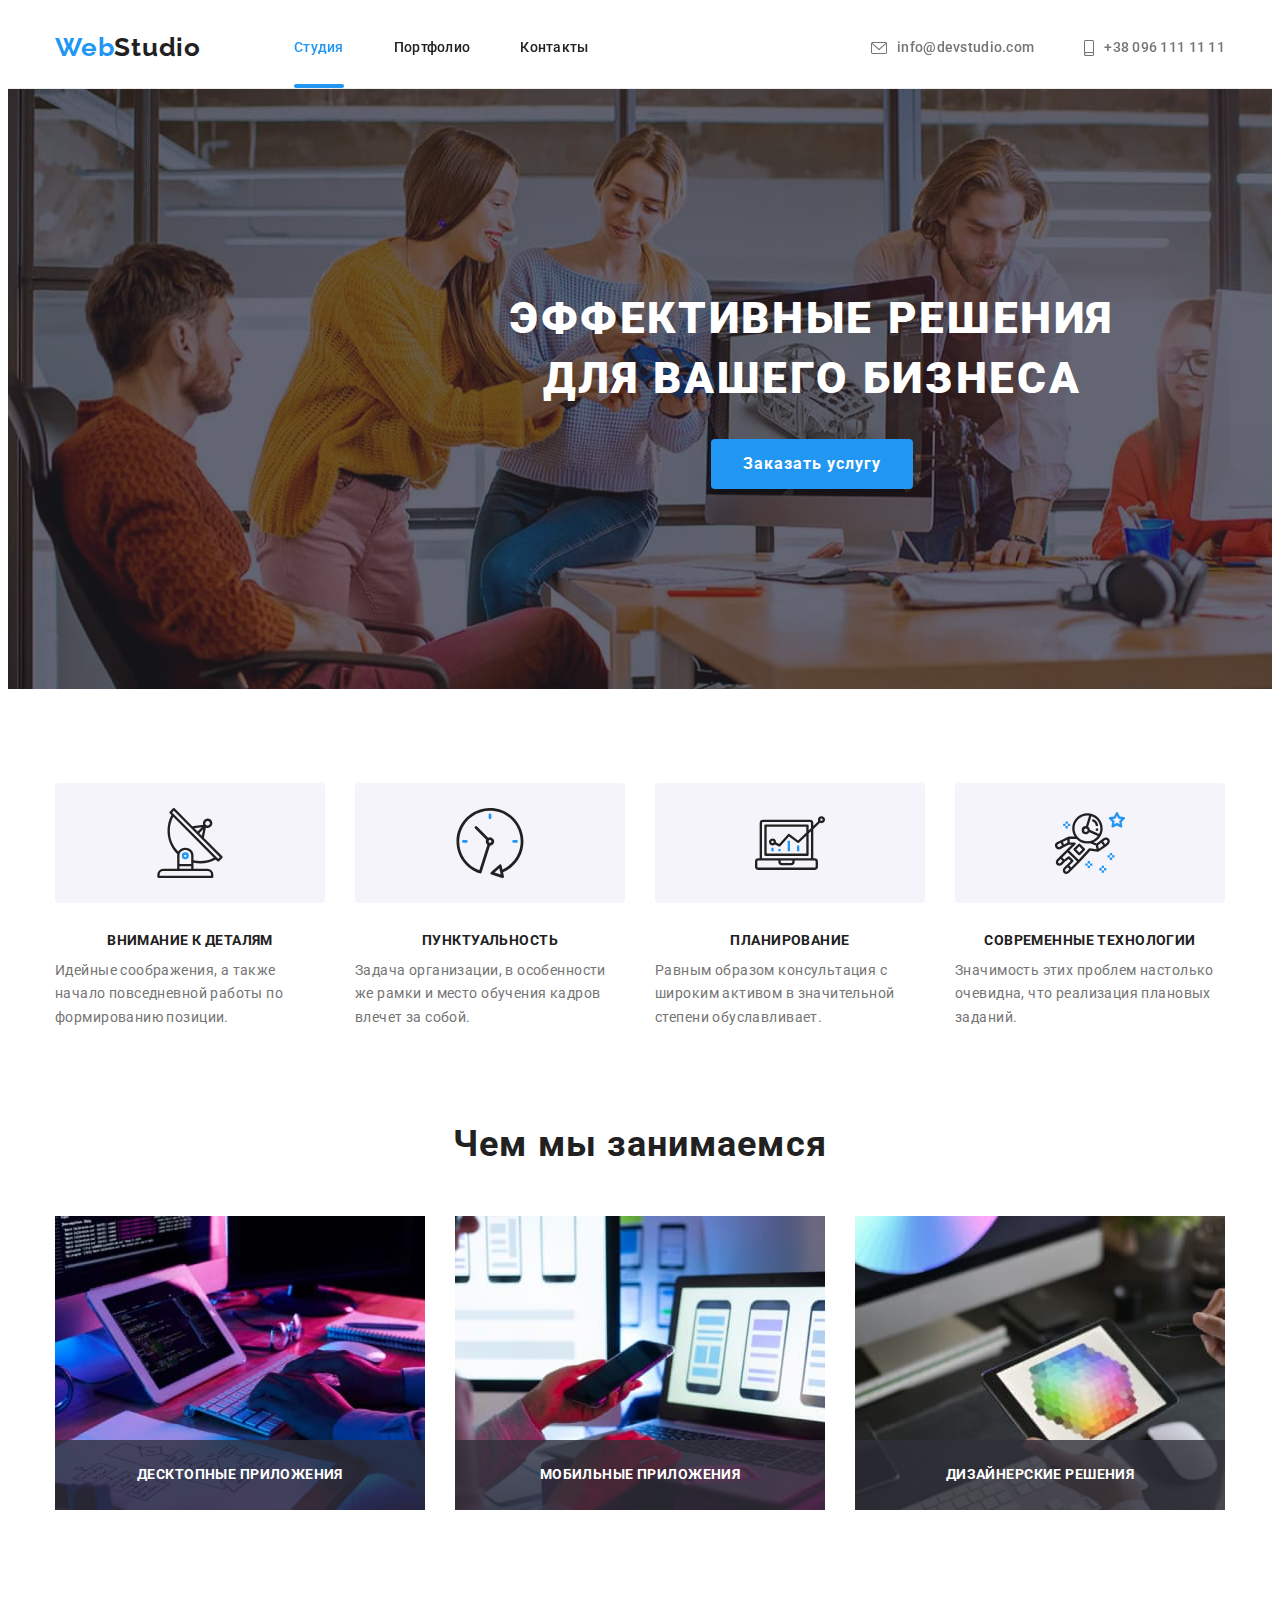
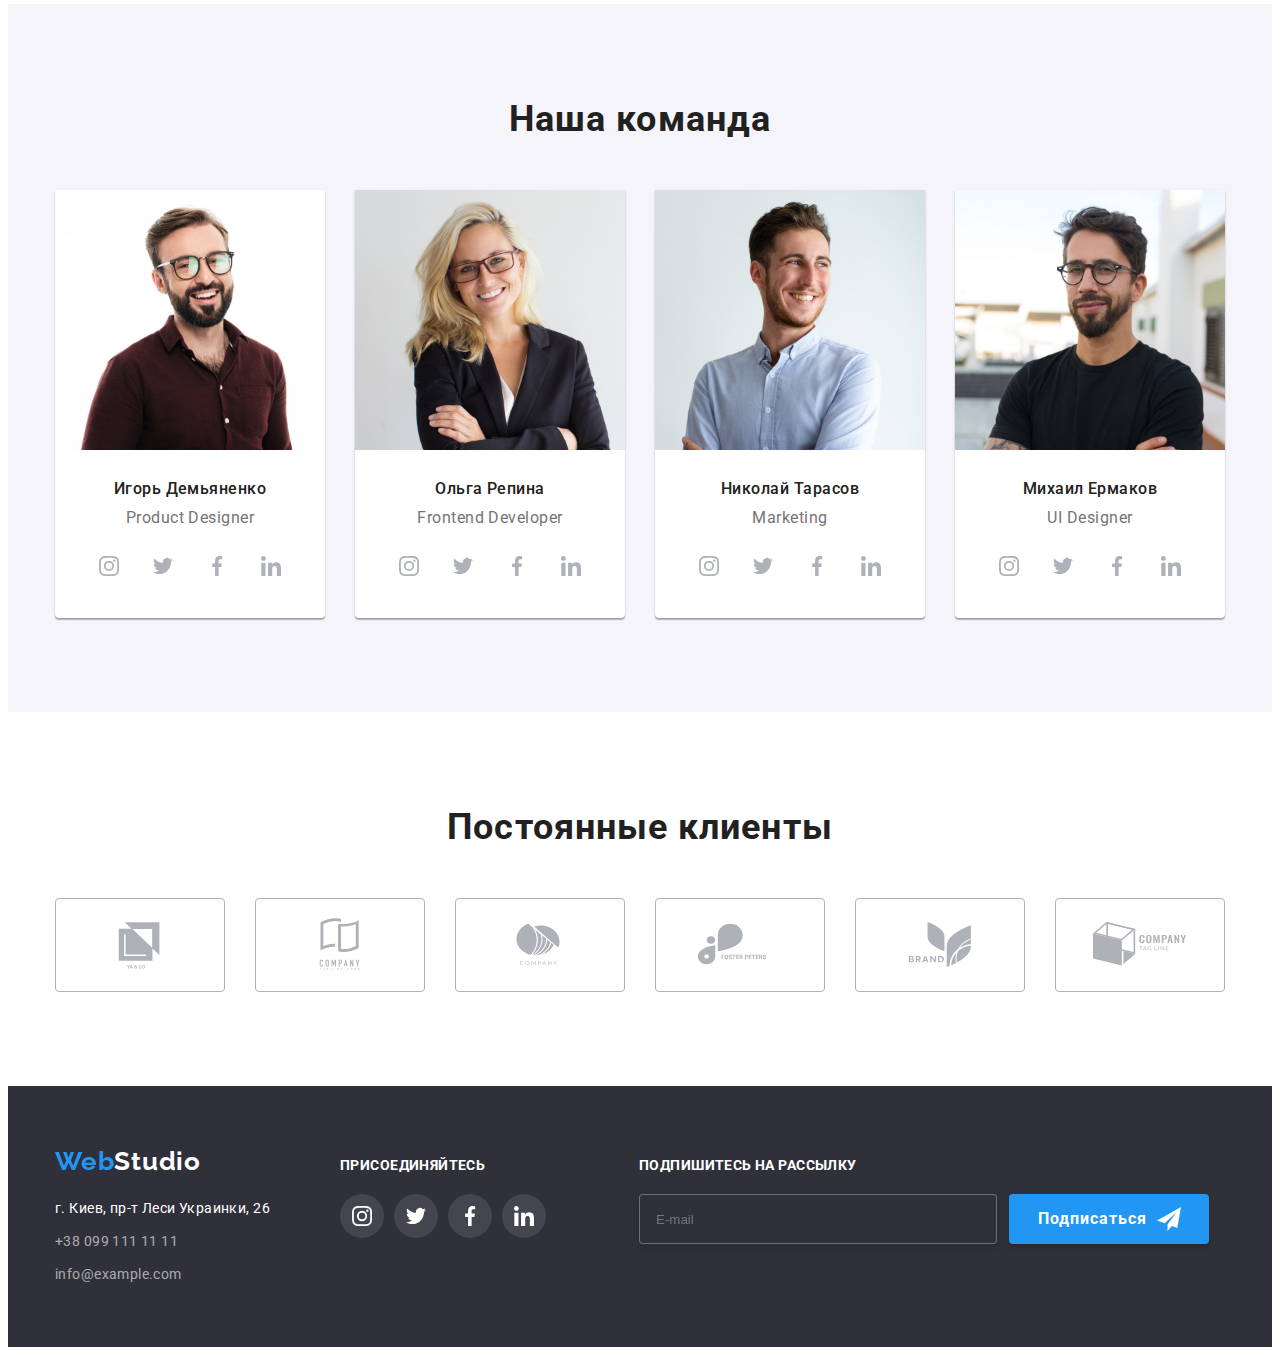
==== commit 7d60bf17: "mob menu header" ====
--- a/index.html
+++ b/index.html
@@ -42,7 +42,7 @@
           </svg>
         </button>
         <div class="menu-container" id="menu-container" data-menu>
-          <nav>
+          <nav class="nav-menu">
             <ul class="navigation list">
               <li class="navigation__item">
                 <a class="navigation__link navigation__link--action" href="./index.html">Студия</a>
@@ -55,20 +55,35 @@
           </nav>
 
           <div class="contact">
-            <a class="contact__link" href="mailto:info@devstudio.com">
-              <svg class="contact__icon" width="16" height="12">
+            <a class="contact__link contact__link--accent" href="tel:+380961111111">
+              <svg class="contact__icon contact__icon--phone" width="10" height="16">
+                <use href="./images/icons.svg#icon-smartphone"></use>
+              </svg>
+              +38 096 111 11 11</a
+            >
+
+            <a class="contact__link contact__link--margin" href="mailto:info@devstudio.com">
+              <svg class="contact__icon contact__icon--email" width="16" height="12">
                 <use href="./images/icons.svg#icon-envelope"></use>
               </svg>
               info@devstudio.com</a
             >
-
-            <a class="contact__link contact__link--margin" href="tel:+380961111111">
-              <svg class="contact__icon" width="10" height="16">
-                <use href="./images/icons.svg#icon-smartphone"></use>
-              </svg>
-              +38 096 111 11 11</a
-            >
-          </div>
+          </div>
+
+          <ul class="menu-social list">
+            <li class="menu-social__item">
+              <a class="menu-social__link" href="">Instagram</a>
+            </li>
+            <li class="menu-social__item">
+              <a class="menu-social__link" href="">Twitter</a>
+            </li>
+            <li class="menu-social__item">
+              <a class="menu-social__link" href="">Facebook</a>
+            </li>
+            <li class="menu-social__item">
+              <a class="menu-social__link" href="">LinkedIn</a>
+            </li>
+          </ul>
         </div>
       </div>
     </header>
--- a/css/main.min.css
+++ b/css/main.min.css
@@ -1 +1 @@
-*{-webkit-box-sizing:border-box;box-sizing:border-box}body{font-family:"Roboto",sans-serif;font-style:normal;background-color:#fff;color:#757575}h1,h2,h3,h4,h5,h6,p,ul{margin:0;padding:0}img{display:block;max-width:100%;height:auto}.list{list-style:none}a{text-decoration:none}.container{margin-left:auto;margin-right:auto;padding-left:15px;padding-right:15px}@media screen and (min-width: 480px){.container{width:480px}}@media screen and (min-width: 768px){.container{width:768px}}@media screen and (min-width: 1200px){.container{width:1200px}}.section{padding-top:60px;padding-bottom:60px}@media screen and (min-width: 1200px){.section{padding-top:94px;padding-bottom:94px}}.header{border-bottom:1px solid #ececec}@media screen and (max-width: 767px){.header-nav{position:relative;display:-webkit-box;display:-ms-flexbox;display:flex;-webkit-box-align:center;-ms-flex-align:center;align-items:center;-webkit-box-pack:justify;-ms-flex-pack:justify;justify-content:space-between}}@media screen and (min-width: 768px)and (max-width: 1199px){.header-nav{display:-webkit-box;display:-ms-flexbox;display:flex;-webkit-box-align:center;-ms-flex-align:center;align-items:center;-webkit-box-pack:justify;-ms-flex-pack:justify;justify-content:space-between}}@media screen and (min-width: 1200px){.header-nav{display:-webkit-box;display:-ms-flexbox;display:flex;-webkit-box-align:center;-ms-flex-align:center;align-items:center}}.logo,.footer-logo{font-family:"Raleway";font-weight:700;font-size:24px;line-height:1.17;letter-spacing:.03em;text-decoration:none}@media screen and (min-width: 1200px){.logo,.footer-logo{font-size:26px;line-height:1.19}}.logo--header{color:#212121}@media screen and (max-width: 767px){.header-nav__logo{padding-top:16px;padding-bottom:16px}}@media screen and (min-width: 768px){.header-nav__logo{padding-top:26px;padding-bottom:26px}}@media screen and (min-width: 1200px){.header-nav__logo{margin-right:93px;padding-top:24px;padding-bottom:25px}}.logo__logo-span{color:#2196f3}.menu-button{display:-webkit-inline-box;display:-ms-inline-flexbox;display:inline-flex;margin:0px;padding:10px 0px 10px 0px;border:none;background-color:rgba(0,0,0,0);-webkit-transition:color 250ms cubic-bezier(0.4, 0, 0.2, 1);transition:color 250ms cubic-bezier(0.4, 0, 0.2, 1)}.menu-button:hover,.menu-button:focus{color:#2196f3}@media screen and (min-width: 768px){.menu-button{display:none}}.menu-button__icon-close-menu{display:none}.menu-button:hover .menu-button__icon-close-menu,.menu-button:focus .menu-button__icon-close-menu{fill:currentColor}.menu-button.is-open .menu-button__icon-close-menu{display:block}.menu-button:hover .menu-button__icon-menu,.menu-button:focus .menu-button__icon-menu{fill:currentColor}.menu-button.is-open .menu-button__icon-menu{display:none}.menu-container{background-color:#fff;text-align:center}.menu-container.is-open{display:block}@media screen and (max-width: 767px){.menu-container{display:none;position:absolute;top:100%;left:0;width:100%;padding:48px 40px}}.navigation{display:-webkit-box;display:-ms-flexbox;display:flex}.navigation__item:not(:last-child){margin-right:50px}.navigation__link{display:block;padding-top:32px;padding-bottom:32px;color:#212121;font-weight:500;font-size:14px;line-height:1.14;letter-spacing:.02em;text-decoration:none;-webkit-transition:color 250ms cubic-bezier(0.4, 0, 0.2, 1);transition:color 250ms cubic-bezier(0.4, 0, 0.2, 1)}.navigation__link:hover,.navigation__link:focus{color:#2196f3}.navigation__link--action{color:#2196f3;position:relative}.navigation__link--action::after{content:"";position:absolute;left:0;bottom:0;display:block;background-color:#2196f3;height:4px;border-radius:2px;width:100%}@media screen and (min-width: 768px)and (max-width: 1199px){.contact{display:-webkit-box;display:-ms-flexbox;display:flex;-webkit-box-orient:vertical;-webkit-box-direction:normal;-ms-flex-direction:column;flex-direction:column;margin-left:auto}}@media screen and (min-width: 1200px){.contact{margin-left:auto}}.contact__link{font-weight:500;font-size:34px;line-height:1.17;letter-spacing:.02em;color:#757575;text-decoration:none;-webkit-transition:color 250ms cubic-bezier(0.4, 0, 0.2, 1);transition:color 250ms cubic-bezier(0.4, 0, 0.2, 1)}@media screen and (min-width: 768px)and (max-width: 1199px){.contact__link{font-size:12px;line-height:1.17}}@media screen and (min-width: 1200px){.contact__link{font-size:14px;line-height:1.14}}.contact__link:hover,.contact__link:focus{color:#2196f3}@media screen and (min-width: 768px)and (max-width: 1199px){.contact__link--margin{margin-top:10px}}@media screen and (min-width: 1200px){.contact__link--margin{margin-left:50px}}.contact__icon{margin-right:10px;fill:currentColor}.hero{margin-left:auto;margin-right:auto;padding:118px 60px;text-align:center;background-size:cover;background-image:-webkit-gradient(linear, left top, right top, from(rgba(47, 48, 58, 0.4)), to(rgba(47, 48, 58, 0.4))),url(../images/hero-bg-mob.jpg);background-image:linear-gradient(to right, rgba(47, 48, 58, 0.4), rgba(47, 48, 58, 0.4)),url(../images/hero-bg-mob.jpg)}@media(min-device-pixel-ratio: 2),(-webkit-min-device-pixel-ratio: 2),(min-resolution: 192dpi),(min-resolution: 2dppx){.hero{background-image:-webkit-gradient(linear, left top, right top, from(rgba(47, 48, 58, 0.4)), to(rgba(47, 48, 58, 0.4))),url(../images/hero-bg-mob@2x.jpg);background-image:linear-gradient(to right, rgba(47, 48, 58, 0.4), rgba(47, 48, 58, 0.4)),url(../images/hero-bg-mob@2x.jpg)}}@media screen and (max-width: 335px){.hero{padding:118px 30px}}@media screen and (min-width: 480px){.hero{min-width:480px}}@media screen and (min-width: 768px){.hero{min-width:768px;padding:118px 204px;background-image:-webkit-gradient(linear, left top, right top, from(rgba(47, 48, 58, 0.4)), to(rgba(47, 48, 58, 0.4))),url(../images/hero-bg-tablet.jpg);background-image:linear-gradient(to right, rgba(47, 48, 58, 0.4), rgba(47, 48, 58, 0.4)),url(../images/hero-bg-tablet.jpg)}}@media screen and (min-width: 768px)and (min-device-pixel-ratio: 2),screen and (min-width: 768px)and (-webkit-min-device-pixel-ratio: 2),screen and (min-width: 768px)and (min-resolution: 192dpi),screen and (min-width: 768px)and (min-resolution: 2dppx){.hero{background-image:-webkit-gradient(linear, left top, right top, from(rgba(47, 48, 58, 0.4)), to(rgba(47, 48, 58, 0.4))),url(../images/hero-bg-tablet@2x.jpg);background-image:linear-gradient(to right, rgba(47, 48, 58, 0.4), rgba(47, 48, 58, 0.4)),url(../images/hero-bg-tablet@2x.jpg)}}@media screen and (min-width: 1200px){.hero{width:auto;max-width:1600px;padding-top:200px;padding-bottom:200px;background-image:-webkit-gradient(linear, left top, right top, from(rgba(47, 48, 58, 0.4)), to(rgba(47, 48, 58, 0.4))),url(../images/hero-bg-desctop.jpg);background-image:linear-gradient(to right, rgba(47, 48, 58, 0.4), rgba(47, 48, 58, 0.4)),url(../images/hero-bg-desctop.jpg)}}@media screen and (min-width: 1200px)and (min-device-pixel-ratio: 2),screen and (min-width: 1200px)and (-webkit-min-device-pixel-ratio: 2),screen and (min-width: 1200px)and (min-resolution: 192dpi),screen and (min-width: 1200px)and (min-resolution: 2dppx){.hero{background-image:-webkit-gradient(linear, left top, right top, from(rgba(47, 48, 58, 0.4)), to(rgba(47, 48, 58, 0.4))),url(../images/hero-bg-desctop@2x.jpg);background-image:linear-gradient(to right, rgba(47, 48, 58, 0.4), rgba(47, 48, 58, 0.4)),url(../images/hero-bg-desctop@2x.jpg)}}.hero__title{margin-bottom:30px;margin-left:auto;margin-right:auto;width:360px;font-weight:900;font-size:26px;line-height:1.62;text-align:center;letter-spacing:.06em;text-transform:uppercase;color:#fff}@media screen and (min-width: 1200px){.hero__title{min-width:695px;font-size:44px;line-height:1.36}}.form-bnt-submit,.foooter-form-bnt,.btn-order{font-family:"Roboto",sans-serif;font-style:normal;font-weight:700;font-size:16px;line-height:1.87;letter-spacing:.06em;border:0px;border-radius:4px}.btn-order{padding:10px 32px;text-align:center;cursor:pointer;color:#fff;background:#2196f3;-webkit-box-shadow:0px 4px 4px rgba(0,0,0,.15);box-shadow:0px 4px 4px rgba(0,0,0,.15);-webkit-transition:background-color 250ms cubic-bezier(0.4, 0, 0.2, 1);transition:background-color 250ms cubic-bezier(0.4, 0, 0.2, 1)}.btn-order:hover,.btn-order:focus{background-color:#188ce8}@media screen and (min-width: 768px){.feature-list{display:-webkit-box;display:-ms-flexbox;display:flex;-ms-flex-wrap:wrap;flex-wrap:wrap;margin:-15px}}@media screen and (max-width: 767px){.feature-list__item:not(:last-child){margin-bottom:30px}}@media screen and (min-width: 768px){.feature-list__item{margin:15px;-ms-flex-preferred-size:calc((100% - 60px)/2);flex-basis:calc((100% - 60px)/2)}}@media screen and (min-width: 1200px){.feature-list__item{margin:15px;-ms-flex-preferred-size:calc((100% - 120px)/4);flex-basis:calc((100% - 120px)/4)}}.feature-list__icon-box{margin-bottom:30px;padding-top:25px;padding-bottom:25px;text-align:center;background-color:#f5f4fa;border-radius:4px;height:120px}.feature-list__title{margin-bottom:10px;font-weight:700;font-size:14px;line-height:1.14;letter-spacing:.03em;text-transform:uppercase;color:#212121;text-align:center}.feature-list__text{font-weight:400;font-size:14px;line-height:1.71;letter-spacing:.03em;color:#757575}.about-us-section{display:none}@media screen and (min-width: 1200px){.about-us-section{display:block;padding-top:0}}.about-us-title{margin-bottom:50px;font-weight:700;font-size:36px;line-height:1.16;text-align:center;letter-spacing:.03em;color:#212121}.about-us-list{display:-webkit-box;display:-ms-flexbox;display:flex}.about-us-list__item:not(:last-child){margin-right:30px}.about-us-list__item{position:relative}.about-us-list__overlay{position:absolute;margin:0;padding-top:27px;padding-bottom:27px;width:100%;height:70px;bottom:0;opacity:1;font-weight:700;font-size:14px;line-height:1.14;text-align:center;letter-spacing:.03em;text-transform:uppercase;background-color:rgba(47,48,58,.8);color:#fff}.team{background-color:#f5f4fa}.team__title{margin-bottom:30px;font-size:28px;line-height:1.16;font-weight:700;text-align:center;letter-spacing:.03em;color:#212121}@media screen and (min-width: 1200px){.team__title{margin-bottom:50px;font-size:36px;line-height:1.17}}@media screen and (min-width: 768px){.team-list{display:-webkit-box;display:-ms-flexbox;display:flex;-ms-flex-wrap:wrap;flex-wrap:wrap;margin:-15px}}.team-list__card-item{background:#fff;-webkit-box-shadow:0px 1px 3px rgba(0,0,0,.12),0px 1px 1px rgba(0,0,0,.14),0px 2px 1px rgba(0,0,0,.2);box-shadow:0px 1px 3px rgba(0,0,0,.12),0px 1px 1px rgba(0,0,0,.14),0px 2px 1px rgba(0,0,0,.2);border-radius:0px 0px 4px 4px}@media screen and (max-width: 767px){.team-list__card-item:not(:last-child){margin-bottom:30px}}@media screen and (min-width: 768px){.team-list__card-item{margin:15px;-ms-flex-preferred-size:calc((100% - 60px)/2);flex-basis:calc((100% - 60px)/2)}}@media screen and (min-width: 1200px){.team-list__card-item{margin:15px;-ms-flex-preferred-size:calc((100% - 120px)/4);flex-basis:calc((100% - 120px)/4)}}.card-content{padding-top:30px;padding-bottom:30px}.card-content__staff-title{margin-bottom:10px;font-weight:500;font-size:16px;line-height:1.18;text-align:center;letter-spacing:.03em;color:#212121}.card-content__staff-text{margin-bottom:16px;font-weight:400;font-size:16px;line-height:1.18;text-align:center;letter-spacing:.03em;color:#757575}.staff-social-list{display:-webkit-box;display:-ms-flexbox;display:flex;-webkit-box-align:center;-ms-flex-align:center;align-items:center;-webkit-box-pack:center;-ms-flex-pack:center;justify-content:center}.staff-social-list__item:not(:last-child){margin-right:10px}.staff-social-list__link{display:-webkit-box;display:-ms-flexbox;display:flex;-webkit-box-align:center;-ms-flex-align:center;align-items:center;-webkit-box-pack:center;-ms-flex-pack:center;justify-content:center;width:44px;height:44px;cursor:pointer;border-radius:50%;color:#afb1b8;-webkit-transition:background-color 250ms cubic-bezier(0.4, 0, 0.2, 1),color 250ms cubic-bezier(0.4, 0, 0.2, 1);transition:background-color 250ms cubic-bezier(0.4, 0, 0.2, 1),color 250ms cubic-bezier(0.4, 0, 0.2, 1)}.staff-social-list__link:hover,.staff-social-list__link:focus{color:#fff;background-color:#2196f3}.staff-social-list__icon{fill:currentColor}.clients-title{margin-bottom:30px;font-size:28px;line-height:1.16;font-weight:700;text-align:center;letter-spacing:.03em;color:#212121}@media screen and (min-width: 1200px){.clients-title{margin-bottom:50px;font-size:36px;line-height:1.17}}.clients-list{display:-webkit-box;display:-ms-flexbox;display:flex;-ms-flex-wrap:wrap;flex-wrap:wrap;margin:-15px}.clients-list__item{margin:15px;-ms-flex-preferred-size:calc((100% - 60px)/2);flex-basis:calc((100% - 60px)/2)}@media screen and (min-width: 768px){.clients-list__item{margin:15px;-ms-flex-preferred-size:calc((100% - 90px)/3);flex-basis:calc((100% - 90px)/3)}}@media screen and (min-width: 1200px){.clients-list__item{margin:15px;-ms-flex-preferred-size:calc((100% - 180px)/6);flex-basis:calc((100% - 180px)/6)}}.clients-list__link{padding:16px 0;display:-webkit-box;display:-ms-flexbox;display:flex;-webkit-box-pack:center;-ms-flex-pack:center;justify-content:center;-webkit-box-align:center;-ms-flex-align:center;align-items:center;border:1px solid #afb1b8;border-radius:4px;color:#afb1b8;-webkit-transition:color 250ms cubic-bezier(0.4, 0, 0.2, 1),border 250ms cubic-bezier(0.4, 0, 0.2, 1);transition:color 250ms cubic-bezier(0.4, 0, 0.2, 1),border 250ms cubic-bezier(0.4, 0, 0.2, 1)}.clients-list__link:hover,.clients-list__link:focus{color:#2196f3;border:1px solid #2196f3}.clients-list__icon{fill:currentColor}.list-filter{display:-webkit-box;display:-ms-flexbox;display:flex;-ms-flex-wrap:wrap;flex-wrap:wrap;margin-bottom:40px}@media screen and (min-width: 768px){.list-filter{-webkit-box-pack:center;-ms-flex-pack:center;justify-content:center;margin-bottom:30px}}@media screen and (min-width: 1200px){.list-filter{-webkit-box-pack:center;-ms-flex-pack:center;justify-content:center;margin-bottom:50px}}@media screen and (max-width: 767px){.list-filter__item:nth-child(-n+3){margin-bottom:15px}}.list-filter__item:not(:last-child){margin-right:8px}.btn-filter{padding:6px 22px;font-family:"Roboto",sans-serif;font-style:normal;font-weight:500;font-size:16px;line-height:1.6;text-align:center;letter-spacing:.03em;cursor:pointer;border-radius:4px;border:0;color:#212121;background-color:#f5f4fa;-webkit-transition:background-color 250ms cubic-bezier(0.4, 0, 0.2, 1),color 250ms cubic-bezier(0.4, 0, 0.2, 1),-webkit-box-shadow 250ms cubic-bezier(0.4, 0, 0.2, 1);transition:background-color 250ms cubic-bezier(0.4, 0, 0.2, 1),color 250ms cubic-bezier(0.4, 0, 0.2, 1),-webkit-box-shadow 250ms cubic-bezier(0.4, 0, 0.2, 1);transition:background-color 250ms cubic-bezier(0.4, 0, 0.2, 1),color 250ms cubic-bezier(0.4, 0, 0.2, 1),box-shadow 250ms cubic-bezier(0.4, 0, 0.2, 1);transition:background-color 250ms cubic-bezier(0.4, 0, 0.2, 1),color 250ms cubic-bezier(0.4, 0, 0.2, 1),box-shadow 250ms cubic-bezier(0.4, 0, 0.2, 1),-webkit-box-shadow 250ms cubic-bezier(0.4, 0, 0.2, 1)}.btn-filter:hover,.btn-filter:focus{color:#fff;background-color:#2196f3;-webkit-box-shadow:0px 3px 1px rgba(0,0,0,.1),0px 1px 2px rgba(0,0,0,.08),0px 2px 2px rgba(0,0,0,.12);box-shadow:0px 3px 1px rgba(0,0,0,.1),0px 1px 2px rgba(0,0,0,.08),0px 2px 2px rgba(0,0,0,.12)}@media screen and (min-width: 768px){.project-list{margin:-15px;display:-webkit-box;display:-ms-flexbox;display:flex;-ms-flex-wrap:wrap;flex-wrap:wrap}}.project-list__item{position:relative}@media screen and (min-width: 768px){.project-list__item{margin:15px;-ms-flex-preferred-size:calc((100% - 60px)/2);flex-basis:calc((100% - 60px)/2)}}@media screen and (min-width: 1200px){.project-list__item{margin:15px;-ms-flex-preferred-size:calc((100% - 90px)/3);flex-basis:calc((100% - 90px)/3)}}.project-list__item:not(:last-child){margin-bottom:30px}@media screen and (min-width: 768px){.project-list__item:not(:last-child){margin:15px;-ms-flex-preferred-size:calc((100% - 60px)/2);flex-basis:calc((100% - 60px)/2)}}@media screen and (min-width: 1200px){.project-list__item:not(:last-child){margin:15px;-ms-flex-preferred-size:calc((100% - 90px)/3);flex-basis:calc((100% - 90px)/3)}}@media screen and (min-width: 768px){.card{display:-webkit-box;display:-ms-flexbox;display:flex;-webkit-box-orient:vertical;-webkit-box-direction:normal;-ms-flex-direction:column;flex-direction:column;height:100%}}@media screen and (min-width: 1200px){.card{display:block}}.project-list__link{display:inline-block;text-decoration:none;background-color:#fff;-webkit-transition:-webkit-box-shadow 250ms cubic-bezier(0.4, 0, 0.2, 1);transition:-webkit-box-shadow 250ms cubic-bezier(0.4, 0, 0.2, 1);transition:box-shadow 250ms cubic-bezier(0.4, 0, 0.2, 1);transition:box-shadow 250ms cubic-bezier(0.4, 0, 0.2, 1), -webkit-box-shadow 250ms cubic-bezier(0.4, 0, 0.2, 1)}@media screen and (min-width: 768px){.project-list__link{display:-webkit-box;display:-ms-flexbox;display:flex;-webkit-box-orient:vertical;-webkit-box-direction:normal;-ms-flex-direction:column;flex-direction:column;height:100%}}.project-list__link:hover,.project-list__link:focus{text-decoration:none;-webkit-box-shadow:0px 1px 1px rgba(0,0,0,.12),0px 4px 4px rgba(0,0,0,.06),1px 4px 6px rgba(0,0,0,.16);box-shadow:0px 1px 1px rgba(0,0,0,.12),0px 4px 4px rgba(0,0,0,.06),1px 4px 6px rgba(0,0,0,.16)}.project-list__card-overlay{position:relative;overflow:hidden}.project-list__overlay-text{position:absolute;top:0;margin:0;font-weight:400;font-size:18px;line-height:1.55;letter-spacing:.03em;width:100%;height:100%;opacity:0;color:#fff;overflow:scroll;background:rgba(33,150,243,.9);-webkit-transform:translateY(100%);transform:translateY(100%);-webkit-transition:opacity 250ms cubic-bezier(0.4, 0, 0.2, 1),-webkit-transform 250ms cubic-bezier(0.4, 0, 0.2, 1);transition:opacity 250ms cubic-bezier(0.4, 0, 0.2, 1),-webkit-transform 250ms cubic-bezier(0.4, 0, 0.2, 1);transition:opacity 250ms cubic-bezier(0.4, 0, 0.2, 1),transform 250ms cubic-bezier(0.4, 0, 0.2, 1);transition:opacity 250ms cubic-bezier(0.4, 0, 0.2, 1),transform 250ms cubic-bezier(0.4, 0, 0.2, 1),-webkit-transform 250ms cubic-bezier(0.4, 0, 0.2, 1)}@media screen and (min-width: 768px){.project-list__overlay-text{padding:49px 24px;overflow:auto}}@media screen and (min-width: 1200px){.project-list__overlay-text{padding:62px 24px}}.project-list__link:hover .project-list__overlay-text{opacity:1;-webkit-transform:translateY(0);transform:translateY(0)}.project-card{padding:20px 24px;border:1px solid #eee;-webkit-box-flex:1;-ms-flex-positive:1;flex-grow:1}.project-card__title{margin-bottom:4px;font-weight:700;font-size:18px;line-height:2;letter-spacing:.06em;color:#212121}.project-card__type{font-weight:400;font-size:16px;line-height:1.87;letter-spacing:.03em;color:#757575}.footer{background-color:#2f303a;padding-top:60px;padding-bottom:60px}@media screen and (min-width: 1200px){.footer-wrap{display:-webkit-box;display:-ms-flexbox;display:flex;-webkit-box-align:baseline;-ms-flex-align:baseline;align-items:baseline}}.footer-wrap__address-cont-block{text-align:center}@media screen and (min-width: 768px){.footer-wrap__address-cont-block{display:-webkit-box;display:-ms-flexbox;display:flex;-ms-flex-pack:distribute;justify-content:space-around;-webkit-box-align:baseline;-ms-flex-align:baseline;align-items:baseline;margin-bottom:60px}}@media screen and (min-width: 1200px){.footer-wrap__address-cont-block{margin-bottom:0;text-align:left}}@media screen and (max-width: 767px){.footer-wrap__footer-contact-block{margin-bottom:60px}}@media screen and (min-width: 768px){.footer-wrap__footer-contact-block{margin-right:165px}}@media screen and (min-width: 1200px){.footer-wrap__footer-contact-block{margin-right:70px;margin-bottom:0px}}.footer-logo{display:inline-block;margin-bottom:20px;color:#fff}.footer-logo__logo-span{color:#2196f3}@media screen and (max-width: 767px){.footer-wrap__footer-social-wrap{margin-bottom:60px}}@media screen and (min-width: 1200px){.footer-wrap__footer-social-wrap{margin-right:93px;margin-bottom:0px}}.footer-contact-link{display:inline-block;font-weight:400;font-style:normal;text-decoration:none;font-size:14px;line-height:1.71;letter-spacing:.03em;color:rgba(255,255,255,.6);-webkit-transition:color 250ms cubic-bezier(0.4, 0, 0.2, 1);transition:color 250ms cubic-bezier(0.4, 0, 0.2, 1)}.footer-contact-link:hover,.footer-contact-link:focus{color:#2196f3;text-decoration:none}.footer-contact-link:not(:last-child){margin-bottom:8px}@media screen and (min-width: 1200px){.footer-contact-link:not(:last-child){margin-bottom:9px}}.footer-contact-link--address-link{color:#fff;font-style:normal}.join-social{margin-bottom:20px;font-weight:700;font-style:normal;font-size:14px;line-height:1.14;letter-spacing:.03em;text-transform:uppercase;color:#fff}.footer-social-list{display:-webkit-box;display:-ms-flexbox;display:flex}@media screen and (max-width: 1199px){.footer-social-list{-webkit-box-pack:center;-ms-flex-pack:center;justify-content:center}}@media screen and (min-width: 1200px){.footer-social-list{-webkit-box-pack:start;-ms-flex-pack:start;justify-content:flex-start}}.footer-social-list__item:not(:last-child){margin-right:10px}.footer-social-list__link{display:-webkit-box;display:-ms-flexbox;display:flex;-webkit-box-align:center;-ms-flex-align:center;align-items:center;-webkit-box-pack:center;-ms-flex-pack:center;justify-content:center;width:44px;height:44px;color:#fff;background-color:rgba(255,255,255,.1);border-radius:50%;cursor:pointer;-webkit-transition:background-color 250ms cubic-bezier(0.4, 0, 0.2, 1);transition:background-color 250ms cubic-bezier(0.4, 0, 0.2, 1)}.footer-social-list__link:hover,.footer-social-list__link:focus{background-color:#2196f3}.footer-social-list__icon{fill:currentColor}@media screen and (max-width: 1199px){.footer-wrap__footer-form-wrap{text-align:center}}@media screen and (min-width: 1200px){.footer-form-email{display:-webkit-box;display:-ms-flexbox;display:flex}}.footer-form-email__input{display:inline-block;width:100%;height:50px;padding:15px 16px;border:1px solid rgba(255,255,255,.3);-webkit-filter:drop-shadow(0px 4px 4px rgba(0, 0, 0, 0.15));filter:drop-shadow(0px 4px 4px rgba(0, 0, 0, 0.15));border-radius:4px;background-color:#2f303a;color:#fff}@media screen and (min-width: 768px){.footer-form-email__input{width:450px}}@media screen and (min-width: 1200px){.footer-form-email__input{width:358px}}.foooter-form-bnt{width:200px;height:50px;padding-top:10px;padding-bottom:10px;padding-left:29px;padding-right:28px;margin-top:20px;margin-left:auto;margin-right:auto;display:-webkit-box;display:-ms-flexbox;display:flex;-webkit-box-align:center;-ms-flex-align:center;align-items:center;text-align:center;color:#fff;background-color:#2196f3;-webkit-box-shadow:0px 4px 4px rgba(0,0,0,.15);box-shadow:0px 4px 4px rgba(0,0,0,.15)}@media screen and (min-width: 1200px){.foooter-form-bnt{margin-left:12px;margin-top:0px}}.foooter-form-bnt__icon{margin-top:13px;margin-bottom:13px;margin-left:10px}.backdrop{position:fixed;top:0;left:0;width:100%;height:100%;background-color:rgba(0,0,0,.2);opacity:1;-webkit-transition:opacity 250ms cubic-bezier(0.4, 0, 0.2, 1);transition:opacity 250ms cubic-bezier(0.4, 0, 0.2, 1)}.backdrop.is-hidden{opacity:0;pointer-events:none}.backdrop.is-hidden .modal{-webkit-transform:translate(-50%, -50%) scale(1);transform:translate(-50%, -50%) scale(1)}.modal{width:calc(100% - 15px);max-width:450px;overflow:scroll;display:block;position:absolute;top:50%;left:50%;-webkit-transform:translate(-50%, -50%) scale(0.9);transform:translate(-50%, -50%) scale(0.9);-webkit-transition:-webkit-transform 250ms cubic-bezier(0.4, 0, 0.2, 1);transition:-webkit-transform 250ms cubic-bezier(0.4, 0, 0.2, 1);transition:transform 250ms cubic-bezier(0.4, 0, 0.2, 1);transition:transform 250ms cubic-bezier(0.4, 0, 0.2, 1), -webkit-transform 250ms cubic-bezier(0.4, 0, 0.2, 1);background-color:#fff;-webkit-box-shadow:0px 1px 3px rgba(0,0,0,.12),0px 1px 1px rgba(0,0,0,.14),0px 2px 1px rgba(0,0,0,.2);box-shadow:0px 1px 3px rgba(0,0,0,.12),0px 1px 1px rgba(0,0,0,.14),0px 2px 1px rgba(0,0,0,.2);border-radius:4px}@media screen and (min-width: 768px){.modal{overflow:auto}}@media screen and (min-width: 1200px){.modal{max-width:528px;height:581px}}.btn-modal{display:-webkit-box;display:-ms-flexbox;display:flex;-webkit-box-align:center;-ms-flex-align:center;align-items:center;-webkit-box-pack:center;-ms-flex-pack:center;justify-content:center;margin-top:8px;margin-left:auto;margin-right:8px;padding:0;width:30px;height:30px;background-color:#fff;border:1px solid rgba(0,0,0,.1);border-radius:50%;-webkit-transition:color 250ms cubic-bezier(0.4, 0, 0.2, 1);transition:color 250ms cubic-bezier(0.4, 0, 0.2, 1)}.btn-modal:hover,.btn-modal:focus{color:#2196f3}.btn-modal__icon{fill:currentColor;width:11px;height:11px}.form{position:relative;padding:0px 40px 40px 40px}.form__header{margin-bottom:12px;font-family:"Roboto",sans-serif;font-style:normal;font-weight:700;font-size:20px;line-height:1.5;text-align:center;letter-spacing:.03em;color:#212121}@media screen and (min-width: 1200px){.form__header{line-height:1.15}}.form__field{display:-webkit-box;display:-ms-flexbox;display:flex;-webkit-box-orient:vertical;-webkit-box-direction:normal;-ms-flex-direction:column;flex-direction:column}.form__input{padding-left:42px;width:100%;height:40px;border:1px solid rgba(33,33,33,.2);border-radius:4px;margin-top:4px;margin-bottom:10px;-webkit-transition:border 250ms cubic-bezier(0.4, 0, 0.2, 1);transition:border 250ms cubic-bezier(0.4, 0, 0.2, 1)}.form__input:hover,.form__input:focus{outline:0;border:1px solid #2196f3}.form__input::-webkit-input-placeholder{font-family:"Roboto",sans-serif;font-style:normal;font-weight:400;font-size:14px;line-height:1.14;letter-spacing:.01em;color:rgba(117,117,117,.5)}.form__input::-moz-placeholder{font-family:"Roboto",sans-serif;font-style:normal;font-weight:400;font-size:14px;line-height:1.14;letter-spacing:.01em;color:rgba(117,117,117,.5)}.form__input:-ms-input-placeholder{font-family:"Roboto",sans-serif;font-style:normal;font-weight:400;font-size:14px;line-height:1.14;letter-spacing:.01em;color:rgba(117,117,117,.5)}.form__input::-ms-input-placeholder{font-family:"Roboto",sans-serif;font-style:normal;font-weight:400;font-size:14px;line-height:1.14;letter-spacing:.01em;color:rgba(117,117,117,.5)}.form__input::placeholder{font-family:"Roboto",sans-serif;font-style:normal;font-weight:400;font-size:14px;line-height:1.14;letter-spacing:.01em;color:rgba(117,117,117,.5)}.form__input:hover+.form__icon,.form__input:focus+.form__icon{fill:#2196f3}.form__icon{left:0;top:0;position:absolute;margin:11px 12px;padding:3px;fill:#212121;-webkit-transition:fill 250ms cubic-bezier(0.4, 0, 0.2, 1);transition:fill 250ms cubic-bezier(0.4, 0, 0.2, 1)}.form__icon--name{width:26px;height:26px}.form__icon--tel{width:27px;height:27px}.form__icon--email{width:30px;height:26px}.form__icon-position{position:relative}.form__label{font-family:"Roboto",sans-serif;font-style:normal;font-weight:400;font-size:12px;line-height:1.16;letter-spacing:.01em;color:#757575}.form__input-policy{-webkit-appearance:none;-moz-appearance:none;appearance:none}.form__label-policy{display:-webkit-inline-box;display:-ms-inline-flexbox;display:inline-flex;-webkit-box-align:center;-ms-flex-align:center;align-items:center;-webkit-box-pack:center;-ms-flex-pack:center;justify-content:center;margin-bottom:30px;font-family:"Roboto",sans-serif;font-style:normal;font-weight:400;letter-spacing:.03em;color:#757575;font-size:12px;line-height:1.17}@media screen and (min-width: 1200px){.form__label-policy{font-size:14px;line-height:1.71}}.form__label-policy::before{content:"";width:16px;height:15px;margin-right:7px;border:2px solid #212121;border-radius:1px}.form__input-policy:checked+.form__label-policy::before{background-image:url(../images/icon-check.svg);background-size:contain;background-origin:border-box;border-color:#2196f3;background-color:#2196f3;-webkit-transition:background-color 250ms cubic-bezier(0.4, 0, 0.2, 1),border-color 250ms cubic-bezier(0.4, 0, 0.2, 1);transition:background-color 250ms cubic-bezier(0.4, 0, 0.2, 1),border-color 250ms cubic-bezier(0.4, 0, 0.2, 1)}.form__policy-link{color:#2196f3;text-decoration:underline;display:inline-block;margin-left:4px}.form__textarea{height:120px;margin-top:4px;margin-bottom:20px;padding:12px 16px;border:1px solid rgba(33,33,33,.2);border-radius:4px;resize:none;-webkit-transition:border 250ms cubic-bezier(0.4, 0, 0.2, 1);transition:border 250ms cubic-bezier(0.4, 0, 0.2, 1)}.form__textarea:hover,.form__textarea:focus{outline:0;border:1px solid #2196f3}.form-bnt-submit{display:block;margin-left:auto;margin-right:auto;padding-top:10px;padding-bottom:10px;padding-left:56px;padding-right:55px;text-align:center;color:#fff;background-color:#2196f3;-webkit-box-shadow:0px 4px 4px rgba(0,0,0,.15);box-shadow:0px 4px 4px rgba(0,0,0,.15);cursor:pointer;-webkit-transition:background-color 250ms cubic-bezier(0.4, 0, 0.2, 1);transition:background-color 250ms cubic-bezier(0.4, 0, 0.2, 1)}.form-bnt-submit:hover,.form-bnt-submit:focus{background-color:#188ce8}/*# sourceMappingURL=main.min.css.map */+*{-webkit-box-sizing:border-box;box-sizing:border-box}body{font-family:"Roboto",sans-serif;font-style:normal;background-color:#fff;color:#757575}h1,h2,h3,h4,h5,h6,p,ul{margin:0;padding:0}img{display:block;max-width:100%;height:auto}.list{list-style:none}a{text-decoration:none}.container{margin-left:auto;margin-right:auto;padding-left:15px;padding-right:15px}@media screen and (min-width: 480px){.container{width:480px}}@media screen and (min-width: 768px){.container{width:768px}}@media screen and (min-width: 1200px){.container{width:1200px}}.section{padding-top:60px;padding-bottom:60px}@media screen and (min-width: 1200px){.section{padding-top:94px;padding-bottom:94px}}.header{border-bottom:1px solid #ececec}@media screen and (max-width: 767px){.header-nav{position:relative}}@media screen and (min-width: 768px){.header-nav{display:-webkit-box;display:-ms-flexbox;display:flex;-webkit-box-align:center;-ms-flex-align:center;align-items:center}}.logo,.footer-logo{font-family:"Raleway";font-weight:700;font-size:24px;line-height:1.17;letter-spacing:.03em;text-decoration:none}@media screen and (min-width: 1200px){.logo,.footer-logo{font-size:26px;line-height:1.19}}.logo--header{color:#212121}@media screen and (max-width: 767px){.header-nav__logo{padding-top:16px;padding-bottom:16px}}@media screen and (min-width: 768px)and (max-width: 1199px){.header-nav__logo{padding-top:26px;padding-bottom:26px;margin-right:88px}}@media screen and (min-width: 1200px){.header-nav__logo{margin-right:93px;padding-top:24px;padding-bottom:25px}}.logo__logo-span{color:#2196f3}.menu-button{display:-webkit-inline-box;display:-ms-inline-flexbox;display:inline-flex;position:absolute;z-index:2;top:-15px;margin-left:auto;padding:10px 0;right:15px;border:none;background-color:rgba(0,0,0,0);-webkit-transition:color 250ms cubic-bezier(0.4, 0, 0.2, 1);transition:color 250ms cubic-bezier(0.4, 0, 0.2, 1)}.menu-button:hover,.menu-button:focus{color:#2196f3}@media screen and (min-width: 768px){.menu-button{display:none}}.menu-button__icon-close-menu{display:none}.menu-button:hover .menu-button__icon-close-menu,.menu-button:focus .menu-button__icon-close-menu{fill:currentColor}.menu-button.is-open .menu-button__icon-close-menu{display:block}.menu-button:hover .menu-button__icon-menu,.menu-button:focus .menu-button__icon-menu{fill:currentColor}.menu-button.is-open .menu-button__icon-menu{display:none}.menu-container{display:none;z-index:1}.menu-container.is-open{display:-webkit-box;display:-ms-flexbox;display:flex;background-color:#fff}@media screen and (max-width: 767px){.menu-container{-webkit-box-orient:vertical;-webkit-box-direction:normal;-ms-flex-direction:column;flex-direction:column;position:fixed;width:100%;top:0;left:0;padding:48px 40px;height:100%}}@media screen and (min-width: 768px){.menu-container{display:-webkit-box;display:-ms-flexbox;display:flex;-webkit-box-align:center;-ms-flex-align:center;align-items:center;-ms-flex-preferred-size:100%;flex-basis:100%}}@media screen and (max-width: 767px){.nav-menu{-webkit-box-flex:1;-ms-flex-positive:1;flex-grow:1}}@media screen and (min-width: 768px){.nav-menu{display:-webkit-box;display:-ms-flexbox;display:flex;-webkit-box-align:center;-ms-flex-align:center;align-items:center}}@media screen and (min-width: 768px){.navigation{display:-webkit-box;display:-ms-flexbox;display:flex}}@media screen and (max-width: 767px){.navigation__item:not(:last-child){margin-bottom:32px}}@media screen and (min-width: 768px){.navigation__item:not(:last-child){margin-right:50px}}.navigation__link{color:#212121;font-weight:500;font-size:40px;line-height:1.17;letter-spacing:.02em;text-decoration:none;-webkit-transition:color 250ms cubic-bezier(0.4, 0, 0.2, 1);transition:color 250ms cubic-bezier(0.4, 0, 0.2, 1)}.navigation__link:hover,.navigation__link:focus{color:#2196f3}@media screen and (min-width: 768px){.navigation__link{display:block;font-size:14px;line-height:1.14;padding-top:32px;padding-bottom:32px}}.navigation__link--action{color:#2196f3}@media screen and (min-width: 768px){.navigation__link--action{position:relative}.navigation__link--action::after{content:"";position:absolute;left:0;bottom:0;display:block;background-color:#2196f3;height:4px;border-radius:2px;width:100%}}@media screen and (max-width: 767px){.contact{margin-bottom:64px}}@media screen and (min-width: 768px){.contact{display:-webkit-box;display:-ms-flexbox;display:flex;-webkit-box-orient:vertical;-webkit-box-direction:reverse;-ms-flex-direction:column-reverse;flex-direction:column-reverse;margin-left:auto;padding:21px 0}}@media screen and (min-width: 1200px){.contact{margin-left:auto;-webkit-box-orient:horizontal;-webkit-box-direction:reverse;-ms-flex-direction:row-reverse;flex-direction:row-reverse;padding:32px 0}}.contact__link{display:block;font-weight:500;font-size:24px;line-height:1.17;letter-spacing:.02em;color:#757575;text-decoration:none}@media screen and (min-width: 768px){.contact__link{font-size:12px;display:-webkit-box;display:-ms-flexbox;display:flex;-webkit-box-align:center;-ms-flex-align:center;align-items:center;-webkit-transition:color 250ms cubic-bezier(0.4, 0, 0.2, 1);transition:color 250ms cubic-bezier(0.4, 0, 0.2, 1)}.contact__link:hover,.contact__link:focus{color:#2196f3}}@media screen and (min-width: 1200px){.contact__link{font-size:14px;line-height:1.14}}@media screen and (max-width: 767px){.contact__link--accent{margin-bottom:32px;font-size:34px;color:#2196f3}}@media screen and (min-width: 768px)and (max-width: 1199px){.contact__link--margin{margin-bottom:10px}}@media screen and (min-width: 1200px){.contact__link--margin{margin-right:50px}}.contact__icon{display:none}@media screen and (min-width: 768px){.contact__icon{display:-webkit-inline-box;display:-ms-inline-flexbox;display:inline-flex;margin-right:8px;fill:currentColor}.contact__icon--phone{width:10px;height:14px}.contact__icon--email{width:14px;height:10px}}@media screen and (min-width: 1200px){.contact__icon{display:-webkit-inline-box;display:-ms-inline-flexbox;display:inline-flex;margin-right:10px;fill:currentColor}.contact__icon--phone{width:10px;height:16px}.contact__icon--email{width:16px;height:12px}}.menu-social{display:-webkit-box;display:-ms-flexbox;display:flex}@media screen and (min-width: 768px){.menu-social{display:none}}.menu-social__item{padding:0 10px;border-right:1px solid rgba(33,33,33,.2)}.menu-social__item:first-child{padding-left:0}.menu-social__item:last-child{padding-right:0;border:none}.menu-social__link{font-weight:500;font-size:18px;line-height:1.22;letter-spacing:.02em;color:#2196f3}.hero{margin-left:auto;margin-right:auto;padding:118px 60px;text-align:center;background-size:cover;background-image:-webkit-gradient(linear, left top, right top, from(rgba(47, 48, 58, 0.4)), to(rgba(47, 48, 58, 0.4))),url(../images/hero-bg-mob.jpg);background-image:linear-gradient(to right, rgba(47, 48, 58, 0.4), rgba(47, 48, 58, 0.4)),url(../images/hero-bg-mob.jpg)}@media(min-device-pixel-ratio: 2),(-webkit-min-device-pixel-ratio: 2),(min-resolution: 192dpi),(min-resolution: 2dppx){.hero{background-image:-webkit-gradient(linear, left top, right top, from(rgba(47, 48, 58, 0.4)), to(rgba(47, 48, 58, 0.4))),url(../images/hero-bg-mob@2x.jpg);background-image:linear-gradient(to right, rgba(47, 48, 58, 0.4), rgba(47, 48, 58, 0.4)),url(../images/hero-bg-mob@2x.jpg)}}@media screen and (max-width: 335px){.hero{padding:118px 30px}}@media screen and (min-width: 480px){.hero{min-width:480px}}@media screen and (min-width: 768px){.hero{min-width:768px;padding:118px 204px;background-image:-webkit-gradient(linear, left top, right top, from(rgba(47, 48, 58, 0.4)), to(rgba(47, 48, 58, 0.4))),url(../images/hero-bg-tablet.jpg);background-image:linear-gradient(to right, rgba(47, 48, 58, 0.4), rgba(47, 48, 58, 0.4)),url(../images/hero-bg-tablet.jpg)}}@media screen and (min-width: 768px)and (min-device-pixel-ratio: 2),screen and (min-width: 768px)and (-webkit-min-device-pixel-ratio: 2),screen and (min-width: 768px)and (min-resolution: 192dpi),screen and (min-width: 768px)and (min-resolution: 2dppx){.hero{background-image:-webkit-gradient(linear, left top, right top, from(rgba(47, 48, 58, 0.4)), to(rgba(47, 48, 58, 0.4))),url(../images/hero-bg-tablet@2x.jpg);background-image:linear-gradient(to right, rgba(47, 48, 58, 0.4), rgba(47, 48, 58, 0.4)),url(../images/hero-bg-tablet@2x.jpg)}}@media screen and (min-width: 1200px){.hero{width:auto;max-width:1600px;padding-top:200px;padding-bottom:200px;background-image:-webkit-gradient(linear, left top, right top, from(rgba(47, 48, 58, 0.4)), to(rgba(47, 48, 58, 0.4))),url(../images/hero-bg-desctop.jpg);background-image:linear-gradient(to right, rgba(47, 48, 58, 0.4), rgba(47, 48, 58, 0.4)),url(../images/hero-bg-desctop.jpg)}}@media screen and (min-width: 1200px)and (min-device-pixel-ratio: 2),screen and (min-width: 1200px)and (-webkit-min-device-pixel-ratio: 2),screen and (min-width: 1200px)and (min-resolution: 192dpi),screen and (min-width: 1200px)and (min-resolution: 2dppx){.hero{background-image:-webkit-gradient(linear, left top, right top, from(rgba(47, 48, 58, 0.4)), to(rgba(47, 48, 58, 0.4))),url(../images/hero-bg-desctop@2x.jpg);background-image:linear-gradient(to right, rgba(47, 48, 58, 0.4), rgba(47, 48, 58, 0.4)),url(../images/hero-bg-desctop@2x.jpg)}}.hero__title{margin-bottom:30px;margin-left:auto;margin-right:auto;width:360px;font-weight:900;font-size:26px;line-height:1.62;text-align:center;letter-spacing:.06em;text-transform:uppercase;color:#fff}@media screen and (min-width: 1200px){.hero__title{min-width:695px;font-size:44px;line-height:1.36}}.form-bnt-submit,.foooter-form-bnt,.btn-order{font-family:"Roboto",sans-serif;font-style:normal;font-weight:700;font-size:16px;line-height:1.87;letter-spacing:.06em;border:0px;border-radius:4px}.btn-order{padding:10px 32px;text-align:center;cursor:pointer;color:#fff;background:#2196f3;-webkit-box-shadow:0px 4px 4px rgba(0,0,0,.15);box-shadow:0px 4px 4px rgba(0,0,0,.15);-webkit-transition:background-color 250ms cubic-bezier(0.4, 0, 0.2, 1);transition:background-color 250ms cubic-bezier(0.4, 0, 0.2, 1)}.btn-order:hover,.btn-order:focus{background-color:#188ce8}@media screen and (min-width: 768px){.feature-list{display:-webkit-box;display:-ms-flexbox;display:flex;-ms-flex-wrap:wrap;flex-wrap:wrap;margin:-15px}}@media screen and (max-width: 767px){.feature-list__item:not(:last-child){margin-bottom:30px}}@media screen and (min-width: 768px){.feature-list__item{margin:15px;-ms-flex-preferred-size:calc((100% - 60px)/2);flex-basis:calc((100% - 60px)/2)}}@media screen and (min-width: 1200px){.feature-list__item{margin:15px;-ms-flex-preferred-size:calc((100% - 120px)/4);flex-basis:calc((100% - 120px)/4)}}.feature-list__icon-box{margin-bottom:30px;padding-top:25px;padding-bottom:25px;text-align:center;background-color:#f5f4fa;border-radius:4px;height:120px}.feature-list__title{margin-bottom:10px;font-weight:700;font-size:14px;line-height:1.14;letter-spacing:.03em;text-transform:uppercase;color:#212121;text-align:center}.feature-list__text{font-weight:400;font-size:14px;line-height:1.71;letter-spacing:.03em;color:#757575}.about-us-section{display:none}@media screen and (min-width: 1200px){.about-us-section{display:block;padding-top:0}}.about-us-title{margin-bottom:50px;font-weight:700;font-size:36px;line-height:1.16;text-align:center;letter-spacing:.03em;color:#212121}.about-us-list{display:-webkit-box;display:-ms-flexbox;display:flex}.about-us-list__item:not(:last-child){margin-right:30px}.about-us-list__item{position:relative}.about-us-list__overlay{position:absolute;margin:0;padding-top:27px;padding-bottom:27px;width:100%;height:70px;bottom:0;opacity:1;font-weight:700;font-size:14px;line-height:1.14;text-align:center;letter-spacing:.03em;text-transform:uppercase;background-color:rgba(47,48,58,.8);color:#fff}.team{background-color:#f5f4fa}.team__title{margin-bottom:30px;font-size:28px;line-height:1.16;font-weight:700;text-align:center;letter-spacing:.03em;color:#212121}@media screen and (min-width: 1200px){.team__title{margin-bottom:50px;font-size:36px;line-height:1.17}}@media screen and (min-width: 768px){.team-list{display:-webkit-box;display:-ms-flexbox;display:flex;-ms-flex-wrap:wrap;flex-wrap:wrap;margin:-15px}}.team-list__card-item{background:#fff;-webkit-box-shadow:0px 1px 3px rgba(0,0,0,.12),0px 1px 1px rgba(0,0,0,.14),0px 2px 1px rgba(0,0,0,.2);box-shadow:0px 1px 3px rgba(0,0,0,.12),0px 1px 1px rgba(0,0,0,.14),0px 2px 1px rgba(0,0,0,.2);border-radius:0px 0px 4px 4px}@media screen and (max-width: 767px){.team-list__card-item:not(:last-child){margin-bottom:30px}}@media screen and (min-width: 768px){.team-list__card-item{margin:15px;-ms-flex-preferred-size:calc((100% - 60px)/2);flex-basis:calc((100% - 60px)/2)}}@media screen and (min-width: 1200px){.team-list__card-item{margin:15px;-ms-flex-preferred-size:calc((100% - 120px)/4);flex-basis:calc((100% - 120px)/4)}}.card-content{padding-top:30px;padding-bottom:30px}.card-content__staff-title{margin-bottom:10px;font-weight:500;font-size:16px;line-height:1.18;text-align:center;letter-spacing:.03em;color:#212121}.card-content__staff-text{margin-bottom:16px;font-weight:400;font-size:16px;line-height:1.18;text-align:center;letter-spacing:.03em;color:#757575}.staff-social-list{display:-webkit-box;display:-ms-flexbox;display:flex;-webkit-box-align:center;-ms-flex-align:center;align-items:center;-webkit-box-pack:center;-ms-flex-pack:center;justify-content:center}.staff-social-list__item:not(:last-child){margin-right:10px}.staff-social-list__link{display:-webkit-box;display:-ms-flexbox;display:flex;-webkit-box-align:center;-ms-flex-align:center;align-items:center;-webkit-box-pack:center;-ms-flex-pack:center;justify-content:center;width:44px;height:44px;cursor:pointer;border-radius:50%;color:#afb1b8;-webkit-transition:background-color 250ms cubic-bezier(0.4, 0, 0.2, 1),color 250ms cubic-bezier(0.4, 0, 0.2, 1);transition:background-color 250ms cubic-bezier(0.4, 0, 0.2, 1),color 250ms cubic-bezier(0.4, 0, 0.2, 1)}.staff-social-list__link:hover,.staff-social-list__link:focus{color:#fff;background-color:#2196f3}.staff-social-list__icon{fill:currentColor}.clients-title{margin-bottom:30px;font-size:28px;line-height:1.16;font-weight:700;text-align:center;letter-spacing:.03em;color:#212121}@media screen and (min-width: 1200px){.clients-title{margin-bottom:50px;font-size:36px;line-height:1.17}}.clients-list{display:-webkit-box;display:-ms-flexbox;display:flex;-ms-flex-wrap:wrap;flex-wrap:wrap;margin:-15px}.clients-list__item{margin:15px;-ms-flex-preferred-size:calc((100% - 60px)/2);flex-basis:calc((100% - 60px)/2)}@media screen and (min-width: 768px){.clients-list__item{margin:15px;-ms-flex-preferred-size:calc((100% - 90px)/3);flex-basis:calc((100% - 90px)/3)}}@media screen and (min-width: 1200px){.clients-list__item{margin:15px;-ms-flex-preferred-size:calc((100% - 180px)/6);flex-basis:calc((100% - 180px)/6)}}.clients-list__link{padding:16px 0;display:-webkit-box;display:-ms-flexbox;display:flex;-webkit-box-pack:center;-ms-flex-pack:center;justify-content:center;-webkit-box-align:center;-ms-flex-align:center;align-items:center;border:1px solid #afb1b8;border-radius:4px;color:#afb1b8;-webkit-transition:color 250ms cubic-bezier(0.4, 0, 0.2, 1),border 250ms cubic-bezier(0.4, 0, 0.2, 1);transition:color 250ms cubic-bezier(0.4, 0, 0.2, 1),border 250ms cubic-bezier(0.4, 0, 0.2, 1)}.clients-list__link:hover,.clients-list__link:focus{color:#2196f3;border:1px solid #2196f3}.clients-list__icon{fill:currentColor}.list-filter{display:-webkit-box;display:-ms-flexbox;display:flex;-ms-flex-wrap:wrap;flex-wrap:wrap;margin-bottom:40px}@media screen and (min-width: 768px){.list-filter{-webkit-box-pack:center;-ms-flex-pack:center;justify-content:center;margin-bottom:30px}}@media screen and (min-width: 1200px){.list-filter{-webkit-box-pack:center;-ms-flex-pack:center;justify-content:center;margin-bottom:50px}}@media screen and (max-width: 767px){.list-filter__item:nth-child(-n+3){margin-bottom:15px}}.list-filter__item:not(:last-child){margin-right:8px}.btn-filter{padding:6px 22px;font-family:"Roboto",sans-serif;font-style:normal;font-weight:500;font-size:16px;line-height:1.6;text-align:center;letter-spacing:.03em;cursor:pointer;border-radius:4px;border:0;color:#212121;background-color:#f5f4fa;-webkit-transition:background-color 250ms cubic-bezier(0.4, 0, 0.2, 1),color 250ms cubic-bezier(0.4, 0, 0.2, 1),-webkit-box-shadow 250ms cubic-bezier(0.4, 0, 0.2, 1);transition:background-color 250ms cubic-bezier(0.4, 0, 0.2, 1),color 250ms cubic-bezier(0.4, 0, 0.2, 1),-webkit-box-shadow 250ms cubic-bezier(0.4, 0, 0.2, 1);transition:background-color 250ms cubic-bezier(0.4, 0, 0.2, 1),color 250ms cubic-bezier(0.4, 0, 0.2, 1),box-shadow 250ms cubic-bezier(0.4, 0, 0.2, 1);transition:background-color 250ms cubic-bezier(0.4, 0, 0.2, 1),color 250ms cubic-bezier(0.4, 0, 0.2, 1),box-shadow 250ms cubic-bezier(0.4, 0, 0.2, 1),-webkit-box-shadow 250ms cubic-bezier(0.4, 0, 0.2, 1)}.btn-filter:hover,.btn-filter:focus{color:#fff;background-color:#2196f3;-webkit-box-shadow:0px 3px 1px rgba(0,0,0,.1),0px 1px 2px rgba(0,0,0,.08),0px 2px 2px rgba(0,0,0,.12);box-shadow:0px 3px 1px rgba(0,0,0,.1),0px 1px 2px rgba(0,0,0,.08),0px 2px 2px rgba(0,0,0,.12)}@media screen and (min-width: 768px){.project-list{margin:-15px;display:-webkit-box;display:-ms-flexbox;display:flex;-ms-flex-wrap:wrap;flex-wrap:wrap}}.project-list__item{position:relative}@media screen and (min-width: 768px){.project-list__item{margin:15px;-ms-flex-preferred-size:calc((100% - 60px)/2);flex-basis:calc((100% - 60px)/2)}}@media screen and (min-width: 1200px){.project-list__item{margin:15px;-ms-flex-preferred-size:calc((100% - 90px)/3);flex-basis:calc((100% - 90px)/3)}}.project-list__item:not(:last-child){margin-bottom:30px}@media screen and (min-width: 768px){.project-list__item:not(:last-child){margin:15px;-ms-flex-preferred-size:calc((100% - 60px)/2);flex-basis:calc((100% - 60px)/2)}}@media screen and (min-width: 1200px){.project-list__item:not(:last-child){margin:15px;-ms-flex-preferred-size:calc((100% - 90px)/3);flex-basis:calc((100% - 90px)/3)}}@media screen and (min-width: 768px){.card{display:-webkit-box;display:-ms-flexbox;display:flex;-webkit-box-orient:vertical;-webkit-box-direction:normal;-ms-flex-direction:column;flex-direction:column;height:100%}}@media screen and (min-width: 1200px){.card{display:block}}.project-list__link{display:inline-block;text-decoration:none;background-color:#fff;-webkit-transition:-webkit-box-shadow 250ms cubic-bezier(0.4, 0, 0.2, 1);transition:-webkit-box-shadow 250ms cubic-bezier(0.4, 0, 0.2, 1);transition:box-shadow 250ms cubic-bezier(0.4, 0, 0.2, 1);transition:box-shadow 250ms cubic-bezier(0.4, 0, 0.2, 1), -webkit-box-shadow 250ms cubic-bezier(0.4, 0, 0.2, 1)}@media screen and (min-width: 768px){.project-list__link{display:-webkit-box;display:-ms-flexbox;display:flex;-webkit-box-orient:vertical;-webkit-box-direction:normal;-ms-flex-direction:column;flex-direction:column;height:100%}}.project-list__link:hover,.project-list__link:focus{text-decoration:none;-webkit-box-shadow:0px 1px 1px rgba(0,0,0,.12),0px 4px 4px rgba(0,0,0,.06),1px 4px 6px rgba(0,0,0,.16);box-shadow:0px 1px 1px rgba(0,0,0,.12),0px 4px 4px rgba(0,0,0,.06),1px 4px 6px rgba(0,0,0,.16)}.project-list__card-overlay{position:relative;overflow:hidden}.project-list__overlay-text{position:absolute;top:0;margin:0;font-weight:400;font-size:18px;line-height:1.55;letter-spacing:.03em;width:100%;height:100%;opacity:0;color:#fff;overflow:scroll;background:rgba(33,150,243,.9);-webkit-transform:translateY(100%);transform:translateY(100%);-webkit-transition:opacity 250ms cubic-bezier(0.4, 0, 0.2, 1),-webkit-transform 250ms cubic-bezier(0.4, 0, 0.2, 1);transition:opacity 250ms cubic-bezier(0.4, 0, 0.2, 1),-webkit-transform 250ms cubic-bezier(0.4, 0, 0.2, 1);transition:opacity 250ms cubic-bezier(0.4, 0, 0.2, 1),transform 250ms cubic-bezier(0.4, 0, 0.2, 1);transition:opacity 250ms cubic-bezier(0.4, 0, 0.2, 1),transform 250ms cubic-bezier(0.4, 0, 0.2, 1),-webkit-transform 250ms cubic-bezier(0.4, 0, 0.2, 1)}@media screen and (min-width: 768px){.project-list__overlay-text{padding:49px 24px;overflow:auto}}@media screen and (min-width: 1200px){.project-list__overlay-text{padding:62px 24px}}.project-list__link:hover .project-list__overlay-text{opacity:1;-webkit-transform:translateY(0);transform:translateY(0)}.project-card{padding:20px 24px;border:1px solid #eee;-webkit-box-flex:1;-ms-flex-positive:1;flex-grow:1}.project-card__title{margin-bottom:4px;font-weight:700;font-size:18px;line-height:2;letter-spacing:.06em;color:#212121}.project-card__type{font-weight:400;font-size:16px;line-height:1.87;letter-spacing:.03em;color:#757575}.footer{background-color:#2f303a;padding-top:60px;padding-bottom:60px}@media screen and (min-width: 1200px){.footer-wrap{display:-webkit-box;display:-ms-flexbox;display:flex;-webkit-box-align:baseline;-ms-flex-align:baseline;align-items:baseline}}.footer-wrap__address-cont-block{text-align:center}@media screen and (min-width: 768px){.footer-wrap__address-cont-block{display:-webkit-box;display:-ms-flexbox;display:flex;-ms-flex-pack:distribute;justify-content:space-around;-webkit-box-align:baseline;-ms-flex-align:baseline;align-items:baseline;margin-bottom:60px}}@media screen and (min-width: 1200px){.footer-wrap__address-cont-block{margin-bottom:0;text-align:left}}@media screen and (max-width: 767px){.footer-wrap__footer-contact-block{margin-bottom:60px}}@media screen and (min-width: 768px){.footer-wrap__footer-contact-block{margin-right:165px}}@media screen and (min-width: 1200px){.footer-wrap__footer-contact-block{margin-right:70px;margin-bottom:0px}}.footer-logo{display:inline-block;margin-bottom:20px;color:#fff}.footer-logo__logo-span{color:#2196f3}@media screen and (max-width: 767px){.footer-wrap__footer-social-wrap{margin-bottom:60px}}@media screen and (min-width: 1200px){.footer-wrap__footer-social-wrap{margin-right:93px;margin-bottom:0px}}.footer-contact-link{display:inline-block;font-weight:400;font-style:normal;text-decoration:none;font-size:14px;line-height:1.71;letter-spacing:.03em;color:rgba(255,255,255,.6);-webkit-transition:color 250ms cubic-bezier(0.4, 0, 0.2, 1);transition:color 250ms cubic-bezier(0.4, 0, 0.2, 1)}.footer-contact-link:hover,.footer-contact-link:focus{color:#2196f3;text-decoration:none}.footer-contact-link:not(:last-child){margin-bottom:8px}@media screen and (min-width: 1200px){.footer-contact-link:not(:last-child){margin-bottom:9px}}.footer-contact-link--address-link{color:#fff;font-style:normal}.join-social{margin-bottom:20px;font-weight:700;font-style:normal;font-size:14px;line-height:1.14;letter-spacing:.03em;text-transform:uppercase;color:#fff}.footer-social-list{display:-webkit-box;display:-ms-flexbox;display:flex}@media screen and (max-width: 1199px){.footer-social-list{-webkit-box-pack:center;-ms-flex-pack:center;justify-content:center}}@media screen and (min-width: 1200px){.footer-social-list{-webkit-box-pack:start;-ms-flex-pack:start;justify-content:flex-start}}.footer-social-list__item:not(:last-child){margin-right:10px}.footer-social-list__link{display:-webkit-box;display:-ms-flexbox;display:flex;-webkit-box-align:center;-ms-flex-align:center;align-items:center;-webkit-box-pack:center;-ms-flex-pack:center;justify-content:center;width:44px;height:44px;color:#fff;background-color:rgba(255,255,255,.1);border-radius:50%;cursor:pointer;-webkit-transition:background-color 250ms cubic-bezier(0.4, 0, 0.2, 1);transition:background-color 250ms cubic-bezier(0.4, 0, 0.2, 1)}.footer-social-list__link:hover,.footer-social-list__link:focus{background-color:#2196f3}.footer-social-list__icon{fill:currentColor}@media screen and (max-width: 1199px){.footer-wrap__footer-form-wrap{text-align:center}}@media screen and (min-width: 1200px){.footer-form-email{display:-webkit-box;display:-ms-flexbox;display:flex}}.footer-form-email__input{display:inline-block;width:100%;height:50px;padding:15px 16px;border:1px solid rgba(255,255,255,.3);-webkit-filter:drop-shadow(0px 4px 4px rgba(0, 0, 0, 0.15));filter:drop-shadow(0px 4px 4px rgba(0, 0, 0, 0.15));border-radius:4px;background-color:#2f303a;color:#fff}@media screen and (min-width: 768px){.footer-form-email__input{width:450px}}@media screen and (min-width: 1200px){.footer-form-email__input{width:358px}}.foooter-form-bnt{width:200px;height:50px;padding-top:10px;padding-bottom:10px;padding-left:29px;padding-right:28px;margin-top:20px;margin-left:auto;margin-right:auto;display:-webkit-box;display:-ms-flexbox;display:flex;-webkit-box-align:center;-ms-flex-align:center;align-items:center;text-align:center;color:#fff;background-color:#2196f3;-webkit-box-shadow:0px 4px 4px rgba(0,0,0,.15);box-shadow:0px 4px 4px rgba(0,0,0,.15)}@media screen and (min-width: 1200px){.foooter-form-bnt{margin-left:12px;margin-top:0px}}.foooter-form-bnt__icon{margin-top:13px;margin-bottom:13px;margin-left:10px}.backdrop{position:fixed;top:0;left:0;width:100%;height:100%;background-color:rgba(0,0,0,.2);opacity:1;-webkit-transition:opacity 250ms cubic-bezier(0.4, 0, 0.2, 1);transition:opacity 250ms cubic-bezier(0.4, 0, 0.2, 1)}.backdrop.is-hidden{opacity:0;pointer-events:none}.backdrop.is-hidden .modal{-webkit-transform:translate(-50%, -50%) scale(1);transform:translate(-50%, -50%) scale(1)}.modal{width:calc(100% - 15px);max-width:450px;overflow:scroll;display:block;position:absolute;top:50%;left:50%;-webkit-transform:translate(-50%, -50%) scale(0.9);transform:translate(-50%, -50%) scale(0.9);-webkit-transition:-webkit-transform 250ms cubic-bezier(0.4, 0, 0.2, 1);transition:-webkit-transform 250ms cubic-bezier(0.4, 0, 0.2, 1);transition:transform 250ms cubic-bezier(0.4, 0, 0.2, 1);transition:transform 250ms cubic-bezier(0.4, 0, 0.2, 1), -webkit-transform 250ms cubic-bezier(0.4, 0, 0.2, 1);background-color:#fff;-webkit-box-shadow:0px 1px 3px rgba(0,0,0,.12),0px 1px 1px rgba(0,0,0,.14),0px 2px 1px rgba(0,0,0,.2);box-shadow:0px 1px 3px rgba(0,0,0,.12),0px 1px 1px rgba(0,0,0,.14),0px 2px 1px rgba(0,0,0,.2);border-radius:4px}@media screen and (min-width: 768px){.modal{overflow:auto}}@media screen and (min-width: 1200px){.modal{max-width:528px;height:581px}}.btn-modal{display:-webkit-box;display:-ms-flexbox;display:flex;-webkit-box-align:center;-ms-flex-align:center;align-items:center;-webkit-box-pack:center;-ms-flex-pack:center;justify-content:center;margin-top:8px;margin-left:auto;margin-right:8px;padding:0;width:30px;height:30px;background-color:#fff;border:1px solid rgba(0,0,0,.1);border-radius:50%;-webkit-transition:color 250ms cubic-bezier(0.4, 0, 0.2, 1);transition:color 250ms cubic-bezier(0.4, 0, 0.2, 1)}.btn-modal:hover,.btn-modal:focus{color:#2196f3}.btn-modal__icon{fill:currentColor;width:11px;height:11px}.form{position:relative;padding:0px 40px 40px 40px}.form__header{margin-bottom:12px;font-family:"Roboto",sans-serif;font-style:normal;font-weight:700;font-size:20px;line-height:1.5;text-align:center;letter-spacing:.03em;color:#212121}@media screen and (min-width: 1200px){.form__header{line-height:1.15}}.form__field{display:-webkit-box;display:-ms-flexbox;display:flex;-webkit-box-orient:vertical;-webkit-box-direction:normal;-ms-flex-direction:column;flex-direction:column}.form__input{padding-left:42px;width:100%;height:40px;border:1px solid rgba(33,33,33,.2);border-radius:4px;margin-top:4px;margin-bottom:10px;-webkit-transition:border 250ms cubic-bezier(0.4, 0, 0.2, 1);transition:border 250ms cubic-bezier(0.4, 0, 0.2, 1)}.form__input:hover,.form__input:focus{outline:0;border:1px solid #2196f3}.form__input::-webkit-input-placeholder{font-family:"Roboto",sans-serif;font-style:normal;font-weight:400;font-size:14px;line-height:1.14;letter-spacing:.01em;color:rgba(117,117,117,.5)}.form__input::-moz-placeholder{font-family:"Roboto",sans-serif;font-style:normal;font-weight:400;font-size:14px;line-height:1.14;letter-spacing:.01em;color:rgba(117,117,117,.5)}.form__input:-ms-input-placeholder{font-family:"Roboto",sans-serif;font-style:normal;font-weight:400;font-size:14px;line-height:1.14;letter-spacing:.01em;color:rgba(117,117,117,.5)}.form__input::-ms-input-placeholder{font-family:"Roboto",sans-serif;font-style:normal;font-weight:400;font-size:14px;line-height:1.14;letter-spacing:.01em;color:rgba(117,117,117,.5)}.form__input::placeholder{font-family:"Roboto",sans-serif;font-style:normal;font-weight:400;font-size:14px;line-height:1.14;letter-spacing:.01em;color:rgba(117,117,117,.5)}.form__input:hover+.form__icon,.form__input:focus+.form__icon{fill:#2196f3}.form__icon{left:0;top:0;position:absolute;margin:11px 12px;padding:3px;fill:#212121;-webkit-transition:fill 250ms cubic-bezier(0.4, 0, 0.2, 1);transition:fill 250ms cubic-bezier(0.4, 0, 0.2, 1)}.form__icon--name{width:26px;height:26px}.form__icon--tel{width:27px;height:27px}.form__icon--email{width:30px;height:26px}.form__icon-position{position:relative}.form__label{font-family:"Roboto",sans-serif;font-style:normal;font-weight:400;font-size:12px;line-height:1.16;letter-spacing:.01em;color:#757575}.form__input-policy{-webkit-appearance:none;-moz-appearance:none;appearance:none}.form__label-policy{display:-webkit-inline-box;display:-ms-inline-flexbox;display:inline-flex;-webkit-box-align:center;-ms-flex-align:center;align-items:center;-webkit-box-pack:center;-ms-flex-pack:center;justify-content:center;margin-bottom:30px;font-family:"Roboto",sans-serif;font-style:normal;font-weight:400;letter-spacing:.03em;color:#757575;font-size:12px;line-height:1.17}@media screen and (min-width: 1200px){.form__label-policy{font-size:14px;line-height:1.71}}.form__label-policy::before{content:"";width:16px;height:15px;margin-right:7px;border:2px solid #212121;border-radius:1px}.form__input-policy:checked+.form__label-policy::before{background-image:url(../images/icon-check.svg);background-size:contain;background-origin:border-box;border-color:#2196f3;background-color:#2196f3;-webkit-transition:background-color 250ms cubic-bezier(0.4, 0, 0.2, 1),border-color 250ms cubic-bezier(0.4, 0, 0.2, 1);transition:background-color 250ms cubic-bezier(0.4, 0, 0.2, 1),border-color 250ms cubic-bezier(0.4, 0, 0.2, 1)}.form__policy-link{color:#2196f3;text-decoration:underline;display:inline-block;margin-left:4px}.form__textarea{height:120px;margin-top:4px;margin-bottom:20px;padding:12px 16px;border:1px solid rgba(33,33,33,.2);border-radius:4px;resize:none;-webkit-transition:border 250ms cubic-bezier(0.4, 0, 0.2, 1);transition:border 250ms cubic-bezier(0.4, 0, 0.2, 1)}.form__textarea:hover,.form__textarea:focus{outline:0;border:1px solid #2196f3}.form-bnt-submit{display:block;margin-left:auto;margin-right:auto;padding-top:10px;padding-bottom:10px;padding-left:56px;padding-right:55px;text-align:center;color:#fff;background-color:#2196f3;-webkit-box-shadow:0px 4px 4px rgba(0,0,0,.15);box-shadow:0px 4px 4px rgba(0,0,0,.15);cursor:pointer;-webkit-transition:background-color 250ms cubic-bezier(0.4, 0, 0.2, 1);transition:background-color 250ms cubic-bezier(0.4, 0, 0.2, 1)}.form-bnt-submit:hover,.form-bnt-submit:focus{background-color:#188ce8}/*# sourceMappingURL=main.min.css.map */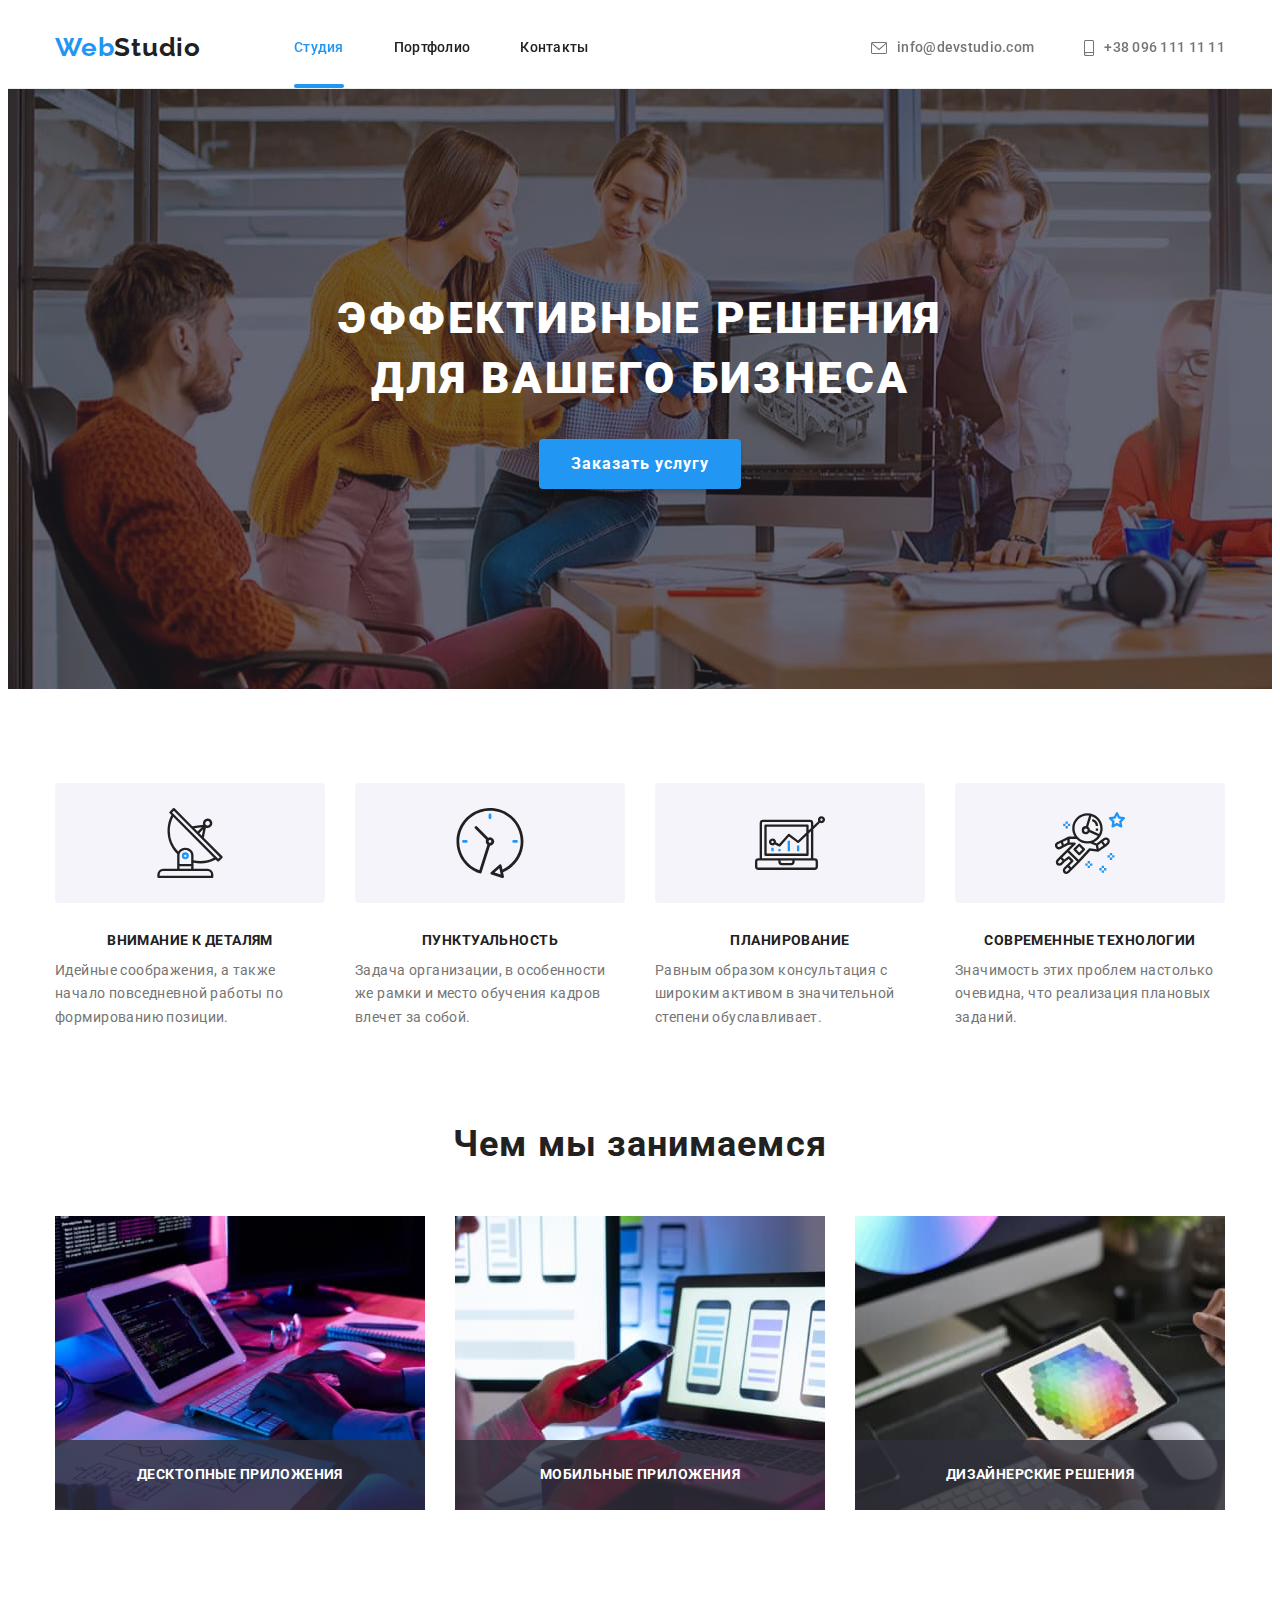
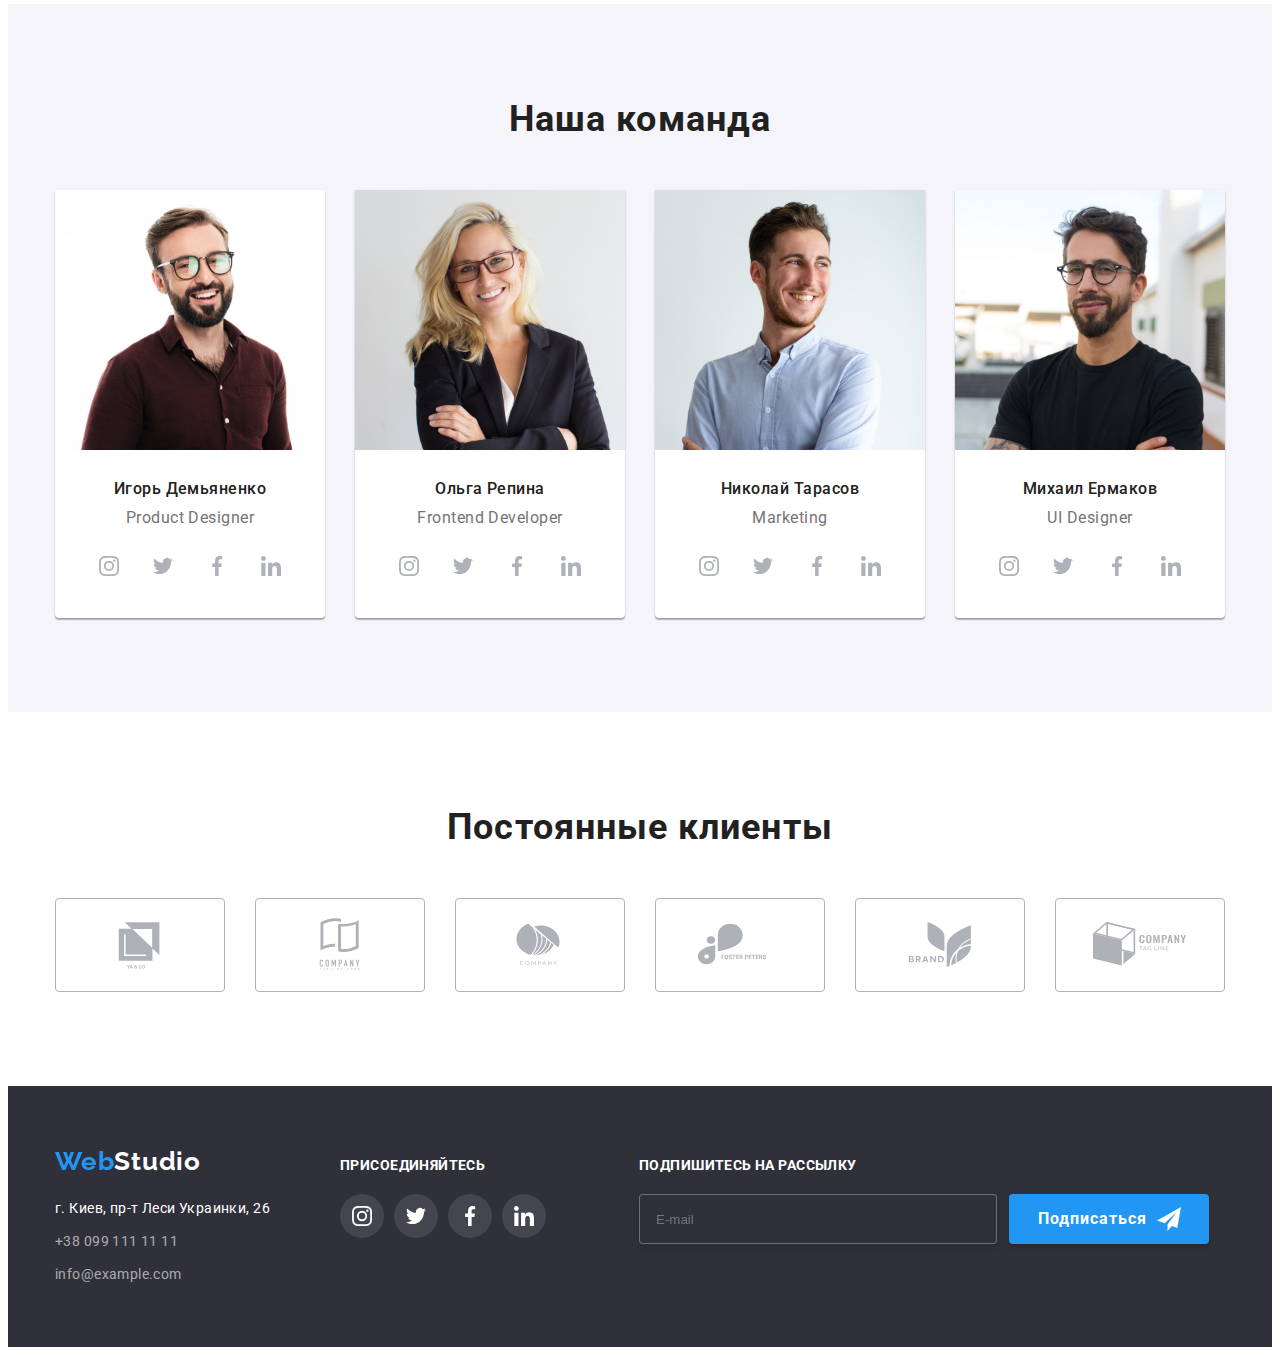
==== commit db612ae1: "hero conteiner" ====
--- a/index.html
+++ b/index.html
@@ -90,7 +90,7 @@
 
     <main>
       <section class="hero">
-        <div class="container">
+        <div class="container hero__container">
           <h1 class="hero__title">Эффективные решения для вашего бизнеса</h1>
           <button data-modal-open type="button" class="btn-order">Заказать услугу</button>
         </div>
--- a/css/main.min.css
+++ b/css/main.min.css
@@ -1 +1 @@
-*{-webkit-box-sizing:border-box;box-sizing:border-box}body{font-family:"Roboto",sans-serif;font-style:normal;background-color:#fff;color:#757575}h1,h2,h3,h4,h5,h6,p,ul{margin:0;padding:0}img{display:block;max-width:100%;height:auto}.list{list-style:none}a{text-decoration:none}.container{margin-left:auto;margin-right:auto;padding-left:15px;padding-right:15px}@media screen and (min-width: 480px){.container{width:480px}}@media screen and (min-width: 768px){.container{width:768px}}@media screen and (min-width: 1200px){.container{width:1200px}}.section{padding-top:60px;padding-bottom:60px}@media screen and (min-width: 1200px){.section{padding-top:94px;padding-bottom:94px}}.header{border-bottom:1px solid #ececec}@media screen and (max-width: 767px){.header-nav{position:relative}}@media screen and (min-width: 768px){.header-nav{display:-webkit-box;display:-ms-flexbox;display:flex;-webkit-box-align:center;-ms-flex-align:center;align-items:center}}.logo,.footer-logo{font-family:"Raleway";font-weight:700;font-size:24px;line-height:1.17;letter-spacing:.03em;text-decoration:none}@media screen and (min-width: 1200px){.logo,.footer-logo{font-size:26px;line-height:1.19}}.logo--header{color:#212121}@media screen and (max-width: 767px){.header-nav__logo{padding-top:16px;padding-bottom:16px}}@media screen and (min-width: 768px)and (max-width: 1199px){.header-nav__logo{padding-top:26px;padding-bottom:26px;margin-right:88px}}@media screen and (min-width: 1200px){.header-nav__logo{margin-right:93px;padding-top:24px;padding-bottom:25px}}.logo__logo-span{color:#2196f3}.menu-button{display:-webkit-inline-box;display:-ms-inline-flexbox;display:inline-flex;position:absolute;z-index:2;top:-15px;margin-left:auto;padding:10px 0;right:15px;border:none;background-color:rgba(0,0,0,0);-webkit-transition:color 250ms cubic-bezier(0.4, 0, 0.2, 1);transition:color 250ms cubic-bezier(0.4, 0, 0.2, 1)}.menu-button:hover,.menu-button:focus{color:#2196f3}@media screen and (min-width: 768px){.menu-button{display:none}}.menu-button__icon-close-menu{display:none}.menu-button:hover .menu-button__icon-close-menu,.menu-button:focus .menu-button__icon-close-menu{fill:currentColor}.menu-button.is-open .menu-button__icon-close-menu{display:block}.menu-button:hover .menu-button__icon-menu,.menu-button:focus .menu-button__icon-menu{fill:currentColor}.menu-button.is-open .menu-button__icon-menu{display:none}.menu-container{display:none;z-index:1}.menu-container.is-open{display:-webkit-box;display:-ms-flexbox;display:flex;background-color:#fff}@media screen and (max-width: 767px){.menu-container{-webkit-box-orient:vertical;-webkit-box-direction:normal;-ms-flex-direction:column;flex-direction:column;position:fixed;width:100%;top:0;left:0;padding:48px 40px;height:100%}}@media screen and (min-width: 768px){.menu-container{display:-webkit-box;display:-ms-flexbox;display:flex;-webkit-box-align:center;-ms-flex-align:center;align-items:center;-ms-flex-preferred-size:100%;flex-basis:100%}}@media screen and (max-width: 767px){.nav-menu{-webkit-box-flex:1;-ms-flex-positive:1;flex-grow:1}}@media screen and (min-width: 768px){.nav-menu{display:-webkit-box;display:-ms-flexbox;display:flex;-webkit-box-align:center;-ms-flex-align:center;align-items:center}}@media screen and (min-width: 768px){.navigation{display:-webkit-box;display:-ms-flexbox;display:flex}}@media screen and (max-width: 767px){.navigation__item:not(:last-child){margin-bottom:32px}}@media screen and (min-width: 768px){.navigation__item:not(:last-child){margin-right:50px}}.navigation__link{color:#212121;font-weight:500;font-size:40px;line-height:1.17;letter-spacing:.02em;text-decoration:none;-webkit-transition:color 250ms cubic-bezier(0.4, 0, 0.2, 1);transition:color 250ms cubic-bezier(0.4, 0, 0.2, 1)}.navigation__link:hover,.navigation__link:focus{color:#2196f3}@media screen and (min-width: 768px){.navigation__link{display:block;font-size:14px;line-height:1.14;padding-top:32px;padding-bottom:32px}}.navigation__link--action{color:#2196f3}@media screen and (min-width: 768px){.navigation__link--action{position:relative}.navigation__link--action::after{content:"";position:absolute;left:0;bottom:0;display:block;background-color:#2196f3;height:4px;border-radius:2px;width:100%}}@media screen and (max-width: 767px){.contact{margin-bottom:64px}}@media screen and (min-width: 768px){.contact{display:-webkit-box;display:-ms-flexbox;display:flex;-webkit-box-orient:vertical;-webkit-box-direction:reverse;-ms-flex-direction:column-reverse;flex-direction:column-reverse;margin-left:auto;padding:21px 0}}@media screen and (min-width: 1200px){.contact{margin-left:auto;-webkit-box-orient:horizontal;-webkit-box-direction:reverse;-ms-flex-direction:row-reverse;flex-direction:row-reverse;padding:32px 0}}.contact__link{display:block;font-weight:500;font-size:24px;line-height:1.17;letter-spacing:.02em;color:#757575;text-decoration:none}@media screen and (min-width: 768px){.contact__link{font-size:12px;display:-webkit-box;display:-ms-flexbox;display:flex;-webkit-box-align:center;-ms-flex-align:center;align-items:center;-webkit-transition:color 250ms cubic-bezier(0.4, 0, 0.2, 1);transition:color 250ms cubic-bezier(0.4, 0, 0.2, 1)}.contact__link:hover,.contact__link:focus{color:#2196f3}}@media screen and (min-width: 1200px){.contact__link{font-size:14px;line-height:1.14}}@media screen and (max-width: 767px){.contact__link--accent{margin-bottom:32px;font-size:34px;color:#2196f3}}@media screen and (min-width: 768px)and (max-width: 1199px){.contact__link--margin{margin-bottom:10px}}@media screen and (min-width: 1200px){.contact__link--margin{margin-right:50px}}.contact__icon{display:none}@media screen and (min-width: 768px){.contact__icon{display:-webkit-inline-box;display:-ms-inline-flexbox;display:inline-flex;margin-right:8px;fill:currentColor}.contact__icon--phone{width:10px;height:14px}.contact__icon--email{width:14px;height:10px}}@media screen and (min-width: 1200px){.contact__icon{display:-webkit-inline-box;display:-ms-inline-flexbox;display:inline-flex;margin-right:10px;fill:currentColor}.contact__icon--phone{width:10px;height:16px}.contact__icon--email{width:16px;height:12px}}.menu-social{display:-webkit-box;display:-ms-flexbox;display:flex}@media screen and (min-width: 768px){.menu-social{display:none}}.menu-social__item{padding:0 10px;border-right:1px solid rgba(33,33,33,.2)}.menu-social__item:first-child{padding-left:0}.menu-social__item:last-child{padding-right:0;border:none}.menu-social__link{font-weight:500;font-size:18px;line-height:1.22;letter-spacing:.02em;color:#2196f3}.hero{margin-left:auto;margin-right:auto;padding:118px 60px;text-align:center;background-size:cover;background-image:-webkit-gradient(linear, left top, right top, from(rgba(47, 48, 58, 0.4)), to(rgba(47, 48, 58, 0.4))),url(../images/hero-bg-mob.jpg);background-image:linear-gradient(to right, rgba(47, 48, 58, 0.4), rgba(47, 48, 58, 0.4)),url(../images/hero-bg-mob.jpg)}@media(min-device-pixel-ratio: 2),(-webkit-min-device-pixel-ratio: 2),(min-resolution: 192dpi),(min-resolution: 2dppx){.hero{background-image:-webkit-gradient(linear, left top, right top, from(rgba(47, 48, 58, 0.4)), to(rgba(47, 48, 58, 0.4))),url(../images/hero-bg-mob@2x.jpg);background-image:linear-gradient(to right, rgba(47, 48, 58, 0.4), rgba(47, 48, 58, 0.4)),url(../images/hero-bg-mob@2x.jpg)}}@media screen and (max-width: 335px){.hero{padding:118px 30px}}@media screen and (min-width: 480px){.hero{min-width:480px}}@media screen and (min-width: 768px){.hero{min-width:768px;padding:118px 204px;background-image:-webkit-gradient(linear, left top, right top, from(rgba(47, 48, 58, 0.4)), to(rgba(47, 48, 58, 0.4))),url(../images/hero-bg-tablet.jpg);background-image:linear-gradient(to right, rgba(47, 48, 58, 0.4), rgba(47, 48, 58, 0.4)),url(../images/hero-bg-tablet.jpg)}}@media screen and (min-width: 768px)and (min-device-pixel-ratio: 2),screen and (min-width: 768px)and (-webkit-min-device-pixel-ratio: 2),screen and (min-width: 768px)and (min-resolution: 192dpi),screen and (min-width: 768px)and (min-resolution: 2dppx){.hero{background-image:-webkit-gradient(linear, left top, right top, from(rgba(47, 48, 58, 0.4)), to(rgba(47, 48, 58, 0.4))),url(../images/hero-bg-tablet@2x.jpg);background-image:linear-gradient(to right, rgba(47, 48, 58, 0.4), rgba(47, 48, 58, 0.4)),url(../images/hero-bg-tablet@2x.jpg)}}@media screen and (min-width: 1200px){.hero{width:auto;max-width:1600px;padding-top:200px;padding-bottom:200px;background-image:-webkit-gradient(linear, left top, right top, from(rgba(47, 48, 58, 0.4)), to(rgba(47, 48, 58, 0.4))),url(../images/hero-bg-desctop.jpg);background-image:linear-gradient(to right, rgba(47, 48, 58, 0.4), rgba(47, 48, 58, 0.4)),url(../images/hero-bg-desctop.jpg)}}@media screen and (min-width: 1200px)and (min-device-pixel-ratio: 2),screen and (min-width: 1200px)and (-webkit-min-device-pixel-ratio: 2),screen and (min-width: 1200px)and (min-resolution: 192dpi),screen and (min-width: 1200px)and (min-resolution: 2dppx){.hero{background-image:-webkit-gradient(linear, left top, right top, from(rgba(47, 48, 58, 0.4)), to(rgba(47, 48, 58, 0.4))),url(../images/hero-bg-desctop@2x.jpg);background-image:linear-gradient(to right, rgba(47, 48, 58, 0.4), rgba(47, 48, 58, 0.4)),url(../images/hero-bg-desctop@2x.jpg)}}.hero__title{margin-bottom:30px;margin-left:auto;margin-right:auto;width:360px;font-weight:900;font-size:26px;line-height:1.62;text-align:center;letter-spacing:.06em;text-transform:uppercase;color:#fff}@media screen and (min-width: 1200px){.hero__title{min-width:695px;font-size:44px;line-height:1.36}}.form-bnt-submit,.foooter-form-bnt,.btn-order{font-family:"Roboto",sans-serif;font-style:normal;font-weight:700;font-size:16px;line-height:1.87;letter-spacing:.06em;border:0px;border-radius:4px}.btn-order{padding:10px 32px;text-align:center;cursor:pointer;color:#fff;background:#2196f3;-webkit-box-shadow:0px 4px 4px rgba(0,0,0,.15);box-shadow:0px 4px 4px rgba(0,0,0,.15);-webkit-transition:background-color 250ms cubic-bezier(0.4, 0, 0.2, 1);transition:background-color 250ms cubic-bezier(0.4, 0, 0.2, 1)}.btn-order:hover,.btn-order:focus{background-color:#188ce8}@media screen and (min-width: 768px){.feature-list{display:-webkit-box;display:-ms-flexbox;display:flex;-ms-flex-wrap:wrap;flex-wrap:wrap;margin:-15px}}@media screen and (max-width: 767px){.feature-list__item:not(:last-child){margin-bottom:30px}}@media screen and (min-width: 768px){.feature-list__item{margin:15px;-ms-flex-preferred-size:calc((100% - 60px)/2);flex-basis:calc((100% - 60px)/2)}}@media screen and (min-width: 1200px){.feature-list__item{margin:15px;-ms-flex-preferred-size:calc((100% - 120px)/4);flex-basis:calc((100% - 120px)/4)}}.feature-list__icon-box{margin-bottom:30px;padding-top:25px;padding-bottom:25px;text-align:center;background-color:#f5f4fa;border-radius:4px;height:120px}.feature-list__title{margin-bottom:10px;font-weight:700;font-size:14px;line-height:1.14;letter-spacing:.03em;text-transform:uppercase;color:#212121;text-align:center}.feature-list__text{font-weight:400;font-size:14px;line-height:1.71;letter-spacing:.03em;color:#757575}.about-us-section{display:none}@media screen and (min-width: 1200px){.about-us-section{display:block;padding-top:0}}.about-us-title{margin-bottom:50px;font-weight:700;font-size:36px;line-height:1.16;text-align:center;letter-spacing:.03em;color:#212121}.about-us-list{display:-webkit-box;display:-ms-flexbox;display:flex}.about-us-list__item:not(:last-child){margin-right:30px}.about-us-list__item{position:relative}.about-us-list__overlay{position:absolute;margin:0;padding-top:27px;padding-bottom:27px;width:100%;height:70px;bottom:0;opacity:1;font-weight:700;font-size:14px;line-height:1.14;text-align:center;letter-spacing:.03em;text-transform:uppercase;background-color:rgba(47,48,58,.8);color:#fff}.team{background-color:#f5f4fa}.team__title{margin-bottom:30px;font-size:28px;line-height:1.16;font-weight:700;text-align:center;letter-spacing:.03em;color:#212121}@media screen and (min-width: 1200px){.team__title{margin-bottom:50px;font-size:36px;line-height:1.17}}@media screen and (min-width: 768px){.team-list{display:-webkit-box;display:-ms-flexbox;display:flex;-ms-flex-wrap:wrap;flex-wrap:wrap;margin:-15px}}.team-list__card-item{background:#fff;-webkit-box-shadow:0px 1px 3px rgba(0,0,0,.12),0px 1px 1px rgba(0,0,0,.14),0px 2px 1px rgba(0,0,0,.2);box-shadow:0px 1px 3px rgba(0,0,0,.12),0px 1px 1px rgba(0,0,0,.14),0px 2px 1px rgba(0,0,0,.2);border-radius:0px 0px 4px 4px}@media screen and (max-width: 767px){.team-list__card-item:not(:last-child){margin-bottom:30px}}@media screen and (min-width: 768px){.team-list__card-item{margin:15px;-ms-flex-preferred-size:calc((100% - 60px)/2);flex-basis:calc((100% - 60px)/2)}}@media screen and (min-width: 1200px){.team-list__card-item{margin:15px;-ms-flex-preferred-size:calc((100% - 120px)/4);flex-basis:calc((100% - 120px)/4)}}.card-content{padding-top:30px;padding-bottom:30px}.card-content__staff-title{margin-bottom:10px;font-weight:500;font-size:16px;line-height:1.18;text-align:center;letter-spacing:.03em;color:#212121}.card-content__staff-text{margin-bottom:16px;font-weight:400;font-size:16px;line-height:1.18;text-align:center;letter-spacing:.03em;color:#757575}.staff-social-list{display:-webkit-box;display:-ms-flexbox;display:flex;-webkit-box-align:center;-ms-flex-align:center;align-items:center;-webkit-box-pack:center;-ms-flex-pack:center;justify-content:center}.staff-social-list__item:not(:last-child){margin-right:10px}.staff-social-list__link{display:-webkit-box;display:-ms-flexbox;display:flex;-webkit-box-align:center;-ms-flex-align:center;align-items:center;-webkit-box-pack:center;-ms-flex-pack:center;justify-content:center;width:44px;height:44px;cursor:pointer;border-radius:50%;color:#afb1b8;-webkit-transition:background-color 250ms cubic-bezier(0.4, 0, 0.2, 1),color 250ms cubic-bezier(0.4, 0, 0.2, 1);transition:background-color 250ms cubic-bezier(0.4, 0, 0.2, 1),color 250ms cubic-bezier(0.4, 0, 0.2, 1)}.staff-social-list__link:hover,.staff-social-list__link:focus{color:#fff;background-color:#2196f3}.staff-social-list__icon{fill:currentColor}.clients-title{margin-bottom:30px;font-size:28px;line-height:1.16;font-weight:700;text-align:center;letter-spacing:.03em;color:#212121}@media screen and (min-width: 1200px){.clients-title{margin-bottom:50px;font-size:36px;line-height:1.17}}.clients-list{display:-webkit-box;display:-ms-flexbox;display:flex;-ms-flex-wrap:wrap;flex-wrap:wrap;margin:-15px}.clients-list__item{margin:15px;-ms-flex-preferred-size:calc((100% - 60px)/2);flex-basis:calc((100% - 60px)/2)}@media screen and (min-width: 768px){.clients-list__item{margin:15px;-ms-flex-preferred-size:calc((100% - 90px)/3);flex-basis:calc((100% - 90px)/3)}}@media screen and (min-width: 1200px){.clients-list__item{margin:15px;-ms-flex-preferred-size:calc((100% - 180px)/6);flex-basis:calc((100% - 180px)/6)}}.clients-list__link{padding:16px 0;display:-webkit-box;display:-ms-flexbox;display:flex;-webkit-box-pack:center;-ms-flex-pack:center;justify-content:center;-webkit-box-align:center;-ms-flex-align:center;align-items:center;border:1px solid #afb1b8;border-radius:4px;color:#afb1b8;-webkit-transition:color 250ms cubic-bezier(0.4, 0, 0.2, 1),border 250ms cubic-bezier(0.4, 0, 0.2, 1);transition:color 250ms cubic-bezier(0.4, 0, 0.2, 1),border 250ms cubic-bezier(0.4, 0, 0.2, 1)}.clients-list__link:hover,.clients-list__link:focus{color:#2196f3;border:1px solid #2196f3}.clients-list__icon{fill:currentColor}.list-filter{display:-webkit-box;display:-ms-flexbox;display:flex;-ms-flex-wrap:wrap;flex-wrap:wrap;margin-bottom:40px}@media screen and (min-width: 768px){.list-filter{-webkit-box-pack:center;-ms-flex-pack:center;justify-content:center;margin-bottom:30px}}@media screen and (min-width: 1200px){.list-filter{-webkit-box-pack:center;-ms-flex-pack:center;justify-content:center;margin-bottom:50px}}@media screen and (max-width: 767px){.list-filter__item:nth-child(-n+3){margin-bottom:15px}}.list-filter__item:not(:last-child){margin-right:8px}.btn-filter{padding:6px 22px;font-family:"Roboto",sans-serif;font-style:normal;font-weight:500;font-size:16px;line-height:1.6;text-align:center;letter-spacing:.03em;cursor:pointer;border-radius:4px;border:0;color:#212121;background-color:#f5f4fa;-webkit-transition:background-color 250ms cubic-bezier(0.4, 0, 0.2, 1),color 250ms cubic-bezier(0.4, 0, 0.2, 1),-webkit-box-shadow 250ms cubic-bezier(0.4, 0, 0.2, 1);transition:background-color 250ms cubic-bezier(0.4, 0, 0.2, 1),color 250ms cubic-bezier(0.4, 0, 0.2, 1),-webkit-box-shadow 250ms cubic-bezier(0.4, 0, 0.2, 1);transition:background-color 250ms cubic-bezier(0.4, 0, 0.2, 1),color 250ms cubic-bezier(0.4, 0, 0.2, 1),box-shadow 250ms cubic-bezier(0.4, 0, 0.2, 1);transition:background-color 250ms cubic-bezier(0.4, 0, 0.2, 1),color 250ms cubic-bezier(0.4, 0, 0.2, 1),box-shadow 250ms cubic-bezier(0.4, 0, 0.2, 1),-webkit-box-shadow 250ms cubic-bezier(0.4, 0, 0.2, 1)}.btn-filter:hover,.btn-filter:focus{color:#fff;background-color:#2196f3;-webkit-box-shadow:0px 3px 1px rgba(0,0,0,.1),0px 1px 2px rgba(0,0,0,.08),0px 2px 2px rgba(0,0,0,.12);box-shadow:0px 3px 1px rgba(0,0,0,.1),0px 1px 2px rgba(0,0,0,.08),0px 2px 2px rgba(0,0,0,.12)}@media screen and (min-width: 768px){.project-list{margin:-15px;display:-webkit-box;display:-ms-flexbox;display:flex;-ms-flex-wrap:wrap;flex-wrap:wrap}}.project-list__item{position:relative}@media screen and (min-width: 768px){.project-list__item{margin:15px;-ms-flex-preferred-size:calc((100% - 60px)/2);flex-basis:calc((100% - 60px)/2)}}@media screen and (min-width: 1200px){.project-list__item{margin:15px;-ms-flex-preferred-size:calc((100% - 90px)/3);flex-basis:calc((100% - 90px)/3)}}.project-list__item:not(:last-child){margin-bottom:30px}@media screen and (min-width: 768px){.project-list__item:not(:last-child){margin:15px;-ms-flex-preferred-size:calc((100% - 60px)/2);flex-basis:calc((100% - 60px)/2)}}@media screen and (min-width: 1200px){.project-list__item:not(:last-child){margin:15px;-ms-flex-preferred-size:calc((100% - 90px)/3);flex-basis:calc((100% - 90px)/3)}}@media screen and (min-width: 768px){.card{display:-webkit-box;display:-ms-flexbox;display:flex;-webkit-box-orient:vertical;-webkit-box-direction:normal;-ms-flex-direction:column;flex-direction:column;height:100%}}@media screen and (min-width: 1200px){.card{display:block}}.project-list__link{display:inline-block;text-decoration:none;background-color:#fff;-webkit-transition:-webkit-box-shadow 250ms cubic-bezier(0.4, 0, 0.2, 1);transition:-webkit-box-shadow 250ms cubic-bezier(0.4, 0, 0.2, 1);transition:box-shadow 250ms cubic-bezier(0.4, 0, 0.2, 1);transition:box-shadow 250ms cubic-bezier(0.4, 0, 0.2, 1), -webkit-box-shadow 250ms cubic-bezier(0.4, 0, 0.2, 1)}@media screen and (min-width: 768px){.project-list__link{display:-webkit-box;display:-ms-flexbox;display:flex;-webkit-box-orient:vertical;-webkit-box-direction:normal;-ms-flex-direction:column;flex-direction:column;height:100%}}.project-list__link:hover,.project-list__link:focus{text-decoration:none;-webkit-box-shadow:0px 1px 1px rgba(0,0,0,.12),0px 4px 4px rgba(0,0,0,.06),1px 4px 6px rgba(0,0,0,.16);box-shadow:0px 1px 1px rgba(0,0,0,.12),0px 4px 4px rgba(0,0,0,.06),1px 4px 6px rgba(0,0,0,.16)}.project-list__card-overlay{position:relative;overflow:hidden}.project-list__overlay-text{position:absolute;top:0;margin:0;font-weight:400;font-size:18px;line-height:1.55;letter-spacing:.03em;width:100%;height:100%;opacity:0;color:#fff;overflow:scroll;background:rgba(33,150,243,.9);-webkit-transform:translateY(100%);transform:translateY(100%);-webkit-transition:opacity 250ms cubic-bezier(0.4, 0, 0.2, 1),-webkit-transform 250ms cubic-bezier(0.4, 0, 0.2, 1);transition:opacity 250ms cubic-bezier(0.4, 0, 0.2, 1),-webkit-transform 250ms cubic-bezier(0.4, 0, 0.2, 1);transition:opacity 250ms cubic-bezier(0.4, 0, 0.2, 1),transform 250ms cubic-bezier(0.4, 0, 0.2, 1);transition:opacity 250ms cubic-bezier(0.4, 0, 0.2, 1),transform 250ms cubic-bezier(0.4, 0, 0.2, 1),-webkit-transform 250ms cubic-bezier(0.4, 0, 0.2, 1)}@media screen and (min-width: 768px){.project-list__overlay-text{padding:49px 24px;overflow:auto}}@media screen and (min-width: 1200px){.project-list__overlay-text{padding:62px 24px}}.project-list__link:hover .project-list__overlay-text{opacity:1;-webkit-transform:translateY(0);transform:translateY(0)}.project-card{padding:20px 24px;border:1px solid #eee;-webkit-box-flex:1;-ms-flex-positive:1;flex-grow:1}.project-card__title{margin-bottom:4px;font-weight:700;font-size:18px;line-height:2;letter-spacing:.06em;color:#212121}.project-card__type{font-weight:400;font-size:16px;line-height:1.87;letter-spacing:.03em;color:#757575}.footer{background-color:#2f303a;padding-top:60px;padding-bottom:60px}@media screen and (min-width: 1200px){.footer-wrap{display:-webkit-box;display:-ms-flexbox;display:flex;-webkit-box-align:baseline;-ms-flex-align:baseline;align-items:baseline}}.footer-wrap__address-cont-block{text-align:center}@media screen and (min-width: 768px){.footer-wrap__address-cont-block{display:-webkit-box;display:-ms-flexbox;display:flex;-ms-flex-pack:distribute;justify-content:space-around;-webkit-box-align:baseline;-ms-flex-align:baseline;align-items:baseline;margin-bottom:60px}}@media screen and (min-width: 1200px){.footer-wrap__address-cont-block{margin-bottom:0;text-align:left}}@media screen and (max-width: 767px){.footer-wrap__footer-contact-block{margin-bottom:60px}}@media screen and (min-width: 768px){.footer-wrap__footer-contact-block{margin-right:165px}}@media screen and (min-width: 1200px){.footer-wrap__footer-contact-block{margin-right:70px;margin-bottom:0px}}.footer-logo{display:inline-block;margin-bottom:20px;color:#fff}.footer-logo__logo-span{color:#2196f3}@media screen and (max-width: 767px){.footer-wrap__footer-social-wrap{margin-bottom:60px}}@media screen and (min-width: 1200px){.footer-wrap__footer-social-wrap{margin-right:93px;margin-bottom:0px}}.footer-contact-link{display:inline-block;font-weight:400;font-style:normal;text-decoration:none;font-size:14px;line-height:1.71;letter-spacing:.03em;color:rgba(255,255,255,.6);-webkit-transition:color 250ms cubic-bezier(0.4, 0, 0.2, 1);transition:color 250ms cubic-bezier(0.4, 0, 0.2, 1)}.footer-contact-link:hover,.footer-contact-link:focus{color:#2196f3;text-decoration:none}.footer-contact-link:not(:last-child){margin-bottom:8px}@media screen and (min-width: 1200px){.footer-contact-link:not(:last-child){margin-bottom:9px}}.footer-contact-link--address-link{color:#fff;font-style:normal}.join-social{margin-bottom:20px;font-weight:700;font-style:normal;font-size:14px;line-height:1.14;letter-spacing:.03em;text-transform:uppercase;color:#fff}.footer-social-list{display:-webkit-box;display:-ms-flexbox;display:flex}@media screen and (max-width: 1199px){.footer-social-list{-webkit-box-pack:center;-ms-flex-pack:center;justify-content:center}}@media screen and (min-width: 1200px){.footer-social-list{-webkit-box-pack:start;-ms-flex-pack:start;justify-content:flex-start}}.footer-social-list__item:not(:last-child){margin-right:10px}.footer-social-list__link{display:-webkit-box;display:-ms-flexbox;display:flex;-webkit-box-align:center;-ms-flex-align:center;align-items:center;-webkit-box-pack:center;-ms-flex-pack:center;justify-content:center;width:44px;height:44px;color:#fff;background-color:rgba(255,255,255,.1);border-radius:50%;cursor:pointer;-webkit-transition:background-color 250ms cubic-bezier(0.4, 0, 0.2, 1);transition:background-color 250ms cubic-bezier(0.4, 0, 0.2, 1)}.footer-social-list__link:hover,.footer-social-list__link:focus{background-color:#2196f3}.footer-social-list__icon{fill:currentColor}@media screen and (max-width: 1199px){.footer-wrap__footer-form-wrap{text-align:center}}@media screen and (min-width: 1200px){.footer-form-email{display:-webkit-box;display:-ms-flexbox;display:flex}}.footer-form-email__input{display:inline-block;width:100%;height:50px;padding:15px 16px;border:1px solid rgba(255,255,255,.3);-webkit-filter:drop-shadow(0px 4px 4px rgba(0, 0, 0, 0.15));filter:drop-shadow(0px 4px 4px rgba(0, 0, 0, 0.15));border-radius:4px;background-color:#2f303a;color:#fff}@media screen and (min-width: 768px){.footer-form-email__input{width:450px}}@media screen and (min-width: 1200px){.footer-form-email__input{width:358px}}.foooter-form-bnt{width:200px;height:50px;padding-top:10px;padding-bottom:10px;padding-left:29px;padding-right:28px;margin-top:20px;margin-left:auto;margin-right:auto;display:-webkit-box;display:-ms-flexbox;display:flex;-webkit-box-align:center;-ms-flex-align:center;align-items:center;text-align:center;color:#fff;background-color:#2196f3;-webkit-box-shadow:0px 4px 4px rgba(0,0,0,.15);box-shadow:0px 4px 4px rgba(0,0,0,.15)}@media screen and (min-width: 1200px){.foooter-form-bnt{margin-left:12px;margin-top:0px}}.foooter-form-bnt__icon{margin-top:13px;margin-bottom:13px;margin-left:10px}.backdrop{position:fixed;top:0;left:0;width:100%;height:100%;background-color:rgba(0,0,0,.2);opacity:1;-webkit-transition:opacity 250ms cubic-bezier(0.4, 0, 0.2, 1);transition:opacity 250ms cubic-bezier(0.4, 0, 0.2, 1)}.backdrop.is-hidden{opacity:0;pointer-events:none}.backdrop.is-hidden .modal{-webkit-transform:translate(-50%, -50%) scale(1);transform:translate(-50%, -50%) scale(1)}.modal{width:calc(100% - 15px);max-width:450px;overflow:scroll;display:block;position:absolute;top:50%;left:50%;-webkit-transform:translate(-50%, -50%) scale(0.9);transform:translate(-50%, -50%) scale(0.9);-webkit-transition:-webkit-transform 250ms cubic-bezier(0.4, 0, 0.2, 1);transition:-webkit-transform 250ms cubic-bezier(0.4, 0, 0.2, 1);transition:transform 250ms cubic-bezier(0.4, 0, 0.2, 1);transition:transform 250ms cubic-bezier(0.4, 0, 0.2, 1), -webkit-transform 250ms cubic-bezier(0.4, 0, 0.2, 1);background-color:#fff;-webkit-box-shadow:0px 1px 3px rgba(0,0,0,.12),0px 1px 1px rgba(0,0,0,.14),0px 2px 1px rgba(0,0,0,.2);box-shadow:0px 1px 3px rgba(0,0,0,.12),0px 1px 1px rgba(0,0,0,.14),0px 2px 1px rgba(0,0,0,.2);border-radius:4px}@media screen and (min-width: 768px){.modal{overflow:auto}}@media screen and (min-width: 1200px){.modal{max-width:528px;height:581px}}.btn-modal{display:-webkit-box;display:-ms-flexbox;display:flex;-webkit-box-align:center;-ms-flex-align:center;align-items:center;-webkit-box-pack:center;-ms-flex-pack:center;justify-content:center;margin-top:8px;margin-left:auto;margin-right:8px;padding:0;width:30px;height:30px;background-color:#fff;border:1px solid rgba(0,0,0,.1);border-radius:50%;-webkit-transition:color 250ms cubic-bezier(0.4, 0, 0.2, 1);transition:color 250ms cubic-bezier(0.4, 0, 0.2, 1)}.btn-modal:hover,.btn-modal:focus{color:#2196f3}.btn-modal__icon{fill:currentColor;width:11px;height:11px}.form{position:relative;padding:0px 40px 40px 40px}.form__header{margin-bottom:12px;font-family:"Roboto",sans-serif;font-style:normal;font-weight:700;font-size:20px;line-height:1.5;text-align:center;letter-spacing:.03em;color:#212121}@media screen and (min-width: 1200px){.form__header{line-height:1.15}}.form__field{display:-webkit-box;display:-ms-flexbox;display:flex;-webkit-box-orient:vertical;-webkit-box-direction:normal;-ms-flex-direction:column;flex-direction:column}.form__input{padding-left:42px;width:100%;height:40px;border:1px solid rgba(33,33,33,.2);border-radius:4px;margin-top:4px;margin-bottom:10px;-webkit-transition:border 250ms cubic-bezier(0.4, 0, 0.2, 1);transition:border 250ms cubic-bezier(0.4, 0, 0.2, 1)}.form__input:hover,.form__input:focus{outline:0;border:1px solid #2196f3}.form__input::-webkit-input-placeholder{font-family:"Roboto",sans-serif;font-style:normal;font-weight:400;font-size:14px;line-height:1.14;letter-spacing:.01em;color:rgba(117,117,117,.5)}.form__input::-moz-placeholder{font-family:"Roboto",sans-serif;font-style:normal;font-weight:400;font-size:14px;line-height:1.14;letter-spacing:.01em;color:rgba(117,117,117,.5)}.form__input:-ms-input-placeholder{font-family:"Roboto",sans-serif;font-style:normal;font-weight:400;font-size:14px;line-height:1.14;letter-spacing:.01em;color:rgba(117,117,117,.5)}.form__input::-ms-input-placeholder{font-family:"Roboto",sans-serif;font-style:normal;font-weight:400;font-size:14px;line-height:1.14;letter-spacing:.01em;color:rgba(117,117,117,.5)}.form__input::placeholder{font-family:"Roboto",sans-serif;font-style:normal;font-weight:400;font-size:14px;line-height:1.14;letter-spacing:.01em;color:rgba(117,117,117,.5)}.form__input:hover+.form__icon,.form__input:focus+.form__icon{fill:#2196f3}.form__icon{left:0;top:0;position:absolute;margin:11px 12px;padding:3px;fill:#212121;-webkit-transition:fill 250ms cubic-bezier(0.4, 0, 0.2, 1);transition:fill 250ms cubic-bezier(0.4, 0, 0.2, 1)}.form__icon--name{width:26px;height:26px}.form__icon--tel{width:27px;height:27px}.form__icon--email{width:30px;height:26px}.form__icon-position{position:relative}.form__label{font-family:"Roboto",sans-serif;font-style:normal;font-weight:400;font-size:12px;line-height:1.16;letter-spacing:.01em;color:#757575}.form__input-policy{-webkit-appearance:none;-moz-appearance:none;appearance:none}.form__label-policy{display:-webkit-inline-box;display:-ms-inline-flexbox;display:inline-flex;-webkit-box-align:center;-ms-flex-align:center;align-items:center;-webkit-box-pack:center;-ms-flex-pack:center;justify-content:center;margin-bottom:30px;font-family:"Roboto",sans-serif;font-style:normal;font-weight:400;letter-spacing:.03em;color:#757575;font-size:12px;line-height:1.17}@media screen and (min-width: 1200px){.form__label-policy{font-size:14px;line-height:1.71}}.form__label-policy::before{content:"";width:16px;height:15px;margin-right:7px;border:2px solid #212121;border-radius:1px}.form__input-policy:checked+.form__label-policy::before{background-image:url(../images/icon-check.svg);background-size:contain;background-origin:border-box;border-color:#2196f3;background-color:#2196f3;-webkit-transition:background-color 250ms cubic-bezier(0.4, 0, 0.2, 1),border-color 250ms cubic-bezier(0.4, 0, 0.2, 1);transition:background-color 250ms cubic-bezier(0.4, 0, 0.2, 1),border-color 250ms cubic-bezier(0.4, 0, 0.2, 1)}.form__policy-link{color:#2196f3;text-decoration:underline;display:inline-block;margin-left:4px}.form__textarea{height:120px;margin-top:4px;margin-bottom:20px;padding:12px 16px;border:1px solid rgba(33,33,33,.2);border-radius:4px;resize:none;-webkit-transition:border 250ms cubic-bezier(0.4, 0, 0.2, 1);transition:border 250ms cubic-bezier(0.4, 0, 0.2, 1)}.form__textarea:hover,.form__textarea:focus{outline:0;border:1px solid #2196f3}.form-bnt-submit{display:block;margin-left:auto;margin-right:auto;padding-top:10px;padding-bottom:10px;padding-left:56px;padding-right:55px;text-align:center;color:#fff;background-color:#2196f3;-webkit-box-shadow:0px 4px 4px rgba(0,0,0,.15);box-shadow:0px 4px 4px rgba(0,0,0,.15);cursor:pointer;-webkit-transition:background-color 250ms cubic-bezier(0.4, 0, 0.2, 1);transition:background-color 250ms cubic-bezier(0.4, 0, 0.2, 1)}.form-bnt-submit:hover,.form-bnt-submit:focus{background-color:#188ce8}/*# sourceMappingURL=main.min.css.map */+*{-webkit-box-sizing:border-box;box-sizing:border-box}body{font-family:"Roboto",sans-serif;font-style:normal;background-color:#fff;color:#757575}h1,h2,h3,h4,h5,h6,p,ul{margin:0;padding:0}img{display:block;max-width:100%;height:auto}.list{list-style:none}a{text-decoration:none}.container{margin-left:auto;margin-right:auto;padding-left:15px;padding-right:15px}@media screen and (min-width: 480px){.container{width:480px}}@media screen and (min-width: 768px){.container{width:768px}}@media screen and (min-width: 1200px){.container{width:1200px}}.section{padding-top:60px;padding-bottom:60px}@media screen and (min-width: 1200px){.section{padding-top:94px;padding-bottom:94px}}.header{border-bottom:1px solid #ececec}@media screen and (max-width: 767px){.header-nav{position:relative}}@media screen and (min-width: 768px){.header-nav{display:-webkit-box;display:-ms-flexbox;display:flex;-webkit-box-align:center;-ms-flex-align:center;align-items:center}}.logo,.footer-logo{font-family:"Raleway";font-weight:700;font-size:24px;line-height:1.17;letter-spacing:.03em;text-decoration:none}@media screen and (min-width: 1200px){.logo,.footer-logo{font-size:26px;line-height:1.19}}.logo--header{color:#212121}@media screen and (max-width: 767px){.header-nav__logo{padding-top:16px;padding-bottom:16px}}@media screen and (min-width: 768px)and (max-width: 1199px){.header-nav__logo{padding-top:26px;padding-bottom:26px;margin-right:88px}}@media screen and (min-width: 1200px){.header-nav__logo{margin-right:93px;padding-top:24px;padding-bottom:25px}}.logo__logo-span{color:#2196f3}.menu-button{display:-webkit-inline-box;display:-ms-inline-flexbox;display:inline-flex;position:absolute;z-index:2;top:-15px;margin-left:auto;padding:10px 0;right:15px;border:none;background-color:rgba(0,0,0,0);-webkit-transition:color 250ms cubic-bezier(0.4, 0, 0.2, 1);transition:color 250ms cubic-bezier(0.4, 0, 0.2, 1)}.menu-button:hover,.menu-button:focus{color:#2196f3}@media screen and (min-width: 768px){.menu-button{display:none}}.menu-button__icon-close-menu{display:none}.menu-button:hover .menu-button__icon-close-menu,.menu-button:focus .menu-button__icon-close-menu{fill:currentColor}.menu-button.is-open .menu-button__icon-close-menu{display:block}.menu-button:hover .menu-button__icon-menu,.menu-button:focus .menu-button__icon-menu{fill:currentColor}.menu-button.is-open .menu-button__icon-menu{display:none}.menu-container{display:none;z-index:1}.menu-container.is-open{display:-webkit-box;display:-ms-flexbox;display:flex;background-color:#fff}@media screen and (max-width: 767px){.menu-container{-webkit-box-orient:vertical;-webkit-box-direction:normal;-ms-flex-direction:column;flex-direction:column;position:fixed;width:100%;top:0;left:0;padding:48px 40px;height:100%}}@media screen and (min-width: 768px){.menu-container{display:-webkit-box;display:-ms-flexbox;display:flex;-webkit-box-align:center;-ms-flex-align:center;align-items:center;-ms-flex-preferred-size:100%;flex-basis:100%}}@media screen and (max-width: 767px){.nav-menu{-webkit-box-flex:1;-ms-flex-positive:1;flex-grow:1}}@media screen and (min-width: 768px){.nav-menu{display:-webkit-box;display:-ms-flexbox;display:flex;-webkit-box-align:center;-ms-flex-align:center;align-items:center}}@media screen and (min-width: 768px){.navigation{display:-webkit-box;display:-ms-flexbox;display:flex}}@media screen and (max-width: 767px){.navigation__item:not(:last-child){margin-bottom:32px}}@media screen and (min-width: 768px){.navigation__item:not(:last-child){margin-right:50px}}.navigation__link{color:#212121;font-weight:500;font-size:40px;line-height:1.17;letter-spacing:.02em;text-decoration:none;-webkit-transition:color 250ms cubic-bezier(0.4, 0, 0.2, 1);transition:color 250ms cubic-bezier(0.4, 0, 0.2, 1)}.navigation__link:hover,.navigation__link:focus{color:#2196f3}@media screen and (min-width: 768px){.navigation__link{display:block;font-size:14px;line-height:1.14;padding-top:32px;padding-bottom:32px}}.navigation__link--action{color:#2196f3}@media screen and (min-width: 768px){.navigation__link--action{position:relative}.navigation__link--action::after{content:"";position:absolute;left:0;bottom:0;display:block;background-color:#2196f3;height:4px;border-radius:2px;width:100%}}@media screen and (max-width: 767px){.contact{margin-bottom:64px}}@media screen and (min-width: 768px){.contact{display:-webkit-box;display:-ms-flexbox;display:flex;-webkit-box-orient:vertical;-webkit-box-direction:reverse;-ms-flex-direction:column-reverse;flex-direction:column-reverse;margin-left:auto;padding:21px 0}}@media screen and (min-width: 1200px){.contact{margin-left:auto;-webkit-box-orient:horizontal;-webkit-box-direction:reverse;-ms-flex-direction:row-reverse;flex-direction:row-reverse;padding:32px 0}}.contact__link{display:block;font-weight:500;font-size:24px;line-height:1.17;letter-spacing:.02em;color:#757575;text-decoration:none}@media screen and (min-width: 768px){.contact__link{font-size:12px;display:-webkit-box;display:-ms-flexbox;display:flex;-webkit-box-align:center;-ms-flex-align:center;align-items:center;-webkit-transition:color 250ms cubic-bezier(0.4, 0, 0.2, 1);transition:color 250ms cubic-bezier(0.4, 0, 0.2, 1)}.contact__link:hover,.contact__link:focus{color:#2196f3}}@media screen and (min-width: 1200px){.contact__link{font-size:14px;line-height:1.14}}@media screen and (max-width: 767px){.contact__link--accent{margin-bottom:32px;font-size:34px;color:#2196f3}}@media screen and (min-width: 768px)and (max-width: 1199px){.contact__link--margin{margin-bottom:10px}}@media screen and (min-width: 1200px){.contact__link--margin{margin-right:50px}}.contact__icon{display:none}@media screen and (min-width: 768px){.contact__icon{display:-webkit-inline-box;display:-ms-inline-flexbox;display:inline-flex;margin-right:8px;fill:currentColor}.contact__icon--phone{width:10px;height:14px}.contact__icon--email{width:14px;height:10px}}@media screen and (min-width: 1200px){.contact__icon{display:-webkit-inline-box;display:-ms-inline-flexbox;display:inline-flex;margin-right:10px;fill:currentColor}.contact__icon--phone{width:10px;height:16px}.contact__icon--email{width:16px;height:12px}}.menu-social{display:-webkit-box;display:-ms-flexbox;display:flex}@media screen and (min-width: 768px){.menu-social{display:none}}.menu-social__item{padding:0 10px;border-right:1px solid rgba(33,33,33,.2)}.menu-social__item:first-child{padding-left:0}.menu-social__item:last-child{padding-right:0;border:none}.menu-social__link{font-weight:500;font-size:18px;line-height:1.22;letter-spacing:.02em;color:#2196f3}.hero{margin:0 auto;padding:118px 60px;text-align:center;background-size:cover;background-image:-webkit-gradient(linear, left top, right top, from(rgba(47, 48, 58, 0.4)), to(rgba(47, 48, 58, 0.4))),url(../images/hero-bg-mob.jpg);background-image:linear-gradient(to right, rgba(47, 48, 58, 0.4), rgba(47, 48, 58, 0.4)),url(../images/hero-bg-mob.jpg)}@media(min-device-pixel-ratio: 2),(-webkit-min-device-pixel-ratio: 2),(min-resolution: 192dpi),(min-resolution: 2dppx){.hero{background-image:-webkit-gradient(linear, left top, right top, from(rgba(47, 48, 58, 0.4)), to(rgba(47, 48, 58, 0.4))),url(../images/hero-bg-mob@2x.jpg);background-image:linear-gradient(to right, rgba(47, 48, 58, 0.4), rgba(47, 48, 58, 0.4)),url(../images/hero-bg-mob@2x.jpg)}}@media screen and (max-width: 320px){.hero{padding:118px 30px}}@media screen and (min-width: 480px){.hero{min-width:480px}}@media screen and (min-width: 768px){.hero{min-width:768px;padding:118px 204px;background-image:-webkit-gradient(linear, left top, right top, from(rgba(47, 48, 58, 0.4)), to(rgba(47, 48, 58, 0.4))),url(../images/hero-bg-tablet.jpg);background-image:linear-gradient(to right, rgba(47, 48, 58, 0.4), rgba(47, 48, 58, 0.4)),url(../images/hero-bg-tablet.jpg)}}@media screen and (min-width: 768px)and (min-device-pixel-ratio: 2),screen and (min-width: 768px)and (-webkit-min-device-pixel-ratio: 2),screen and (min-width: 768px)and (min-resolution: 192dpi),screen and (min-width: 768px)and (min-resolution: 2dppx){.hero{background-image:-webkit-gradient(linear, left top, right top, from(rgba(47, 48, 58, 0.4)), to(rgba(47, 48, 58, 0.4))),url(../images/hero-bg-tablet@2x.jpg);background-image:linear-gradient(to right, rgba(47, 48, 58, 0.4), rgba(47, 48, 58, 0.4)),url(../images/hero-bg-tablet@2x.jpg)}}@media screen and (min-width: 1200px){.hero{width:auto;max-width:1600px;padding-top:200px;padding-bottom:200px;background-image:-webkit-gradient(linear, left top, right top, from(rgba(47, 48, 58, 0.4)), to(rgba(47, 48, 58, 0.4))),url(../images/hero-bg-desctop.jpg);background-image:linear-gradient(to right, rgba(47, 48, 58, 0.4), rgba(47, 48, 58, 0.4)),url(../images/hero-bg-desctop.jpg)}}@media screen and (min-width: 1200px)and (min-device-pixel-ratio: 2),screen and (min-width: 1200px)and (-webkit-min-device-pixel-ratio: 2),screen and (min-width: 1200px)and (min-resolution: 192dpi),screen and (min-width: 1200px)and (min-resolution: 2dppx){.hero{background-image:-webkit-gradient(linear, left top, right top, from(rgba(47, 48, 58, 0.4)), to(rgba(47, 48, 58, 0.4))),url(../images/hero-bg-desctop@2x.jpg);background-image:linear-gradient(to right, rgba(47, 48, 58, 0.4), rgba(47, 48, 58, 0.4)),url(../images/hero-bg-desctop@2x.jpg)}}.hero__title{margin-bottom:30px;margin-left:auto;margin-right:auto;max-width:360px;font-weight:900;font-size:26px;line-height:1.62;text-align:center;letter-spacing:.06em;text-transform:uppercase;color:#fff}@media screen and (min-width: 1200px){.hero__title{max-width:696px;font-size:44px;line-height:1.36}}.hero__container{padding:0;width:auto}@media screen and (max-width: 767px){.hero__container{overflow:scroll}}@media screen and (min-width: 768px){.hero__container{width:auto}}.form-bnt-submit,.foooter-form-bnt,.btn-order{font-family:"Roboto",sans-serif;font-style:normal;font-weight:700;font-size:16px;line-height:1.87;letter-spacing:.06em;border:0px;border-radius:4px}.btn-order{padding:10px 32px;text-align:center;cursor:pointer;color:#fff;background:#2196f3;-webkit-box-shadow:0px 4px 4px rgba(0,0,0,.15);box-shadow:0px 4px 4px rgba(0,0,0,.15);-webkit-transition:background-color 250ms cubic-bezier(0.4, 0, 0.2, 1);transition:background-color 250ms cubic-bezier(0.4, 0, 0.2, 1)}.btn-order:hover,.btn-order:focus{background-color:#188ce8}@media screen and (min-width: 768px){.feature-list{display:-webkit-box;display:-ms-flexbox;display:flex;-ms-flex-wrap:wrap;flex-wrap:wrap;margin:-15px}}@media screen and (max-width: 767px){.feature-list__item:not(:last-child){margin-bottom:30px}}@media screen and (min-width: 768px){.feature-list__item{margin:15px;-ms-flex-preferred-size:calc((100% - 60px)/2);flex-basis:calc((100% - 60px)/2)}}@media screen and (min-width: 1200px){.feature-list__item{margin:15px;-ms-flex-preferred-size:calc((100% - 120px)/4);flex-basis:calc((100% - 120px)/4)}}.feature-list__icon-box{margin-bottom:30px;padding-top:25px;padding-bottom:25px;text-align:center;background-color:#f5f4fa;border-radius:4px;height:120px}.feature-list__title{margin-bottom:10px;font-weight:700;font-size:14px;line-height:1.14;letter-spacing:.03em;text-transform:uppercase;color:#212121;text-align:center}.feature-list__text{font-weight:400;font-size:14px;line-height:1.71;letter-spacing:.03em;color:#757575}.about-us-section{display:none}@media screen and (min-width: 1200px){.about-us-section{display:block;padding-top:0}}.about-us-title{margin-bottom:50px;font-weight:700;font-size:36px;line-height:1.16;text-align:center;letter-spacing:.03em;color:#212121}.about-us-list{display:-webkit-box;display:-ms-flexbox;display:flex}.about-us-list__item:not(:last-child){margin-right:30px}.about-us-list__item{position:relative}.about-us-list__overlay{position:absolute;margin:0;padding-top:27px;padding-bottom:27px;width:100%;height:70px;bottom:0;opacity:1;font-weight:700;font-size:14px;line-height:1.14;text-align:center;letter-spacing:.03em;text-transform:uppercase;background-color:rgba(47,48,58,.8);color:#fff}.team{background-color:#f5f4fa}.team__title{margin-bottom:30px;font-size:28px;line-height:1.16;font-weight:700;text-align:center;letter-spacing:.03em;color:#212121}@media screen and (min-width: 1200px){.team__title{margin-bottom:50px;font-size:36px;line-height:1.17}}@media screen and (min-width: 768px){.team-list{display:-webkit-box;display:-ms-flexbox;display:flex;-ms-flex-wrap:wrap;flex-wrap:wrap;margin:-15px}}.team-list__card-item{background:#fff;-webkit-box-shadow:0px 1px 3px rgba(0,0,0,.12),0px 1px 1px rgba(0,0,0,.14),0px 2px 1px rgba(0,0,0,.2);box-shadow:0px 1px 3px rgba(0,0,0,.12),0px 1px 1px rgba(0,0,0,.14),0px 2px 1px rgba(0,0,0,.2);border-radius:0px 0px 4px 4px}@media screen and (max-width: 767px){.team-list__card-item:not(:last-child){margin-bottom:30px}}@media screen and (min-width: 768px){.team-list__card-item{margin:15px;-ms-flex-preferred-size:calc((100% - 60px)/2);flex-basis:calc((100% - 60px)/2)}}@media screen and (min-width: 1200px){.team-list__card-item{margin:15px;-ms-flex-preferred-size:calc((100% - 120px)/4);flex-basis:calc((100% - 120px)/4)}}.card-content{padding-top:30px;padding-bottom:30px}.card-content__staff-title{margin-bottom:10px;font-weight:500;font-size:16px;line-height:1.18;text-align:center;letter-spacing:.03em;color:#212121}.card-content__staff-text{margin-bottom:16px;font-weight:400;font-size:16px;line-height:1.18;text-align:center;letter-spacing:.03em;color:#757575}.staff-social-list{display:-webkit-box;display:-ms-flexbox;display:flex;-webkit-box-align:center;-ms-flex-align:center;align-items:center;-webkit-box-pack:center;-ms-flex-pack:center;justify-content:center}.staff-social-list__item:not(:last-child){margin-right:10px}.staff-social-list__link{display:-webkit-box;display:-ms-flexbox;display:flex;-webkit-box-align:center;-ms-flex-align:center;align-items:center;-webkit-box-pack:center;-ms-flex-pack:center;justify-content:center;width:44px;height:44px;cursor:pointer;border-radius:50%;color:#afb1b8;-webkit-transition:background-color 250ms cubic-bezier(0.4, 0, 0.2, 1),color 250ms cubic-bezier(0.4, 0, 0.2, 1);transition:background-color 250ms cubic-bezier(0.4, 0, 0.2, 1),color 250ms cubic-bezier(0.4, 0, 0.2, 1)}.staff-social-list__link:hover,.staff-social-list__link:focus{color:#fff;background-color:#2196f3}.staff-social-list__icon{fill:currentColor}.clients-title{margin-bottom:30px;font-size:28px;line-height:1.16;font-weight:700;text-align:center;letter-spacing:.03em;color:#212121}@media screen and (min-width: 1200px){.clients-title{margin-bottom:50px;font-size:36px;line-height:1.17}}.clients-list{display:-webkit-box;display:-ms-flexbox;display:flex;-ms-flex-wrap:wrap;flex-wrap:wrap;margin:-15px}.clients-list__item{margin:15px;-ms-flex-preferred-size:calc((100% - 60px)/2);flex-basis:calc((100% - 60px)/2)}@media screen and (min-width: 768px){.clients-list__item{margin:15px;-ms-flex-preferred-size:calc((100% - 90px)/3);flex-basis:calc((100% - 90px)/3)}}@media screen and (min-width: 1200px){.clients-list__item{margin:15px;-ms-flex-preferred-size:calc((100% - 180px)/6);flex-basis:calc((100% - 180px)/6)}}.clients-list__link{padding:16px 0;display:-webkit-box;display:-ms-flexbox;display:flex;-webkit-box-pack:center;-ms-flex-pack:center;justify-content:center;-webkit-box-align:center;-ms-flex-align:center;align-items:center;border:1px solid #afb1b8;border-radius:4px;color:#afb1b8;-webkit-transition:color 250ms cubic-bezier(0.4, 0, 0.2, 1),border 250ms cubic-bezier(0.4, 0, 0.2, 1);transition:color 250ms cubic-bezier(0.4, 0, 0.2, 1),border 250ms cubic-bezier(0.4, 0, 0.2, 1)}.clients-list__link:hover,.clients-list__link:focus{color:#2196f3;border:1px solid #2196f3}.clients-list__icon{fill:currentColor}.list-filter{display:-webkit-box;display:-ms-flexbox;display:flex;-ms-flex-wrap:wrap;flex-wrap:wrap;margin-bottom:40px}@media screen and (min-width: 768px){.list-filter{-webkit-box-pack:center;-ms-flex-pack:center;justify-content:center;margin-bottom:30px}}@media screen and (min-width: 1200px){.list-filter{-webkit-box-pack:center;-ms-flex-pack:center;justify-content:center;margin-bottom:50px}}@media screen and (max-width: 767px){.list-filter__item:nth-child(-n+3){margin-bottom:15px}}.list-filter__item:not(:last-child){margin-right:8px}.btn-filter{padding:6px 22px;font-family:"Roboto",sans-serif;font-style:normal;font-weight:500;font-size:16px;line-height:1.6;text-align:center;letter-spacing:.03em;cursor:pointer;border-radius:4px;border:0;color:#212121;background-color:#f5f4fa;-webkit-transition:background-color 250ms cubic-bezier(0.4, 0, 0.2, 1),color 250ms cubic-bezier(0.4, 0, 0.2, 1),-webkit-box-shadow 250ms cubic-bezier(0.4, 0, 0.2, 1);transition:background-color 250ms cubic-bezier(0.4, 0, 0.2, 1),color 250ms cubic-bezier(0.4, 0, 0.2, 1),-webkit-box-shadow 250ms cubic-bezier(0.4, 0, 0.2, 1);transition:background-color 250ms cubic-bezier(0.4, 0, 0.2, 1),color 250ms cubic-bezier(0.4, 0, 0.2, 1),box-shadow 250ms cubic-bezier(0.4, 0, 0.2, 1);transition:background-color 250ms cubic-bezier(0.4, 0, 0.2, 1),color 250ms cubic-bezier(0.4, 0, 0.2, 1),box-shadow 250ms cubic-bezier(0.4, 0, 0.2, 1),-webkit-box-shadow 250ms cubic-bezier(0.4, 0, 0.2, 1)}.btn-filter:hover,.btn-filter:focus{color:#fff;background-color:#2196f3;-webkit-box-shadow:0px 3px 1px rgba(0,0,0,.1),0px 1px 2px rgba(0,0,0,.08),0px 2px 2px rgba(0,0,0,.12);box-shadow:0px 3px 1px rgba(0,0,0,.1),0px 1px 2px rgba(0,0,0,.08),0px 2px 2px rgba(0,0,0,.12)}@media screen and (min-width: 768px){.project-list{margin:-15px;display:-webkit-box;display:-ms-flexbox;display:flex;-ms-flex-wrap:wrap;flex-wrap:wrap}}.project-list__item{position:relative}@media screen and (min-width: 768px){.project-list__item{margin:15px;-ms-flex-preferred-size:calc((100% - 60px)/2);flex-basis:calc((100% - 60px)/2)}}@media screen and (min-width: 1200px){.project-list__item{margin:15px;-ms-flex-preferred-size:calc((100% - 90px)/3);flex-basis:calc((100% - 90px)/3)}}.project-list__item:not(:last-child){margin-bottom:30px}@media screen and (min-width: 768px){.project-list__item:not(:last-child){margin:15px;-ms-flex-preferred-size:calc((100% - 60px)/2);flex-basis:calc((100% - 60px)/2)}}@media screen and (min-width: 1200px){.project-list__item:not(:last-child){margin:15px;-ms-flex-preferred-size:calc((100% - 90px)/3);flex-basis:calc((100% - 90px)/3)}}@media screen and (min-width: 768px){.card{display:-webkit-box;display:-ms-flexbox;display:flex;-webkit-box-orient:vertical;-webkit-box-direction:normal;-ms-flex-direction:column;flex-direction:column;height:100%}}@media screen and (min-width: 1200px){.card{display:block}}.project-list__link{display:inline-block;text-decoration:none;background-color:#fff;-webkit-transition:-webkit-box-shadow 250ms cubic-bezier(0.4, 0, 0.2, 1);transition:-webkit-box-shadow 250ms cubic-bezier(0.4, 0, 0.2, 1);transition:box-shadow 250ms cubic-bezier(0.4, 0, 0.2, 1);transition:box-shadow 250ms cubic-bezier(0.4, 0, 0.2, 1), -webkit-box-shadow 250ms cubic-bezier(0.4, 0, 0.2, 1)}@media screen and (min-width: 768px){.project-list__link{display:-webkit-box;display:-ms-flexbox;display:flex;-webkit-box-orient:vertical;-webkit-box-direction:normal;-ms-flex-direction:column;flex-direction:column;height:100%}}.project-list__link:hover,.project-list__link:focus{text-decoration:none;-webkit-box-shadow:0px 1px 1px rgba(0,0,0,.12),0px 4px 4px rgba(0,0,0,.06),1px 4px 6px rgba(0,0,0,.16);box-shadow:0px 1px 1px rgba(0,0,0,.12),0px 4px 4px rgba(0,0,0,.06),1px 4px 6px rgba(0,0,0,.16)}.project-list__card-overlay{position:relative;overflow:hidden}.project-list__overlay-text{position:absolute;top:0;margin:0;font-weight:400;font-size:18px;line-height:1.55;letter-spacing:.03em;width:100%;height:100%;opacity:0;color:#fff;overflow:scroll;background:rgba(33,150,243,.9);-webkit-transform:translateY(100%);transform:translateY(100%);-webkit-transition:opacity 250ms cubic-bezier(0.4, 0, 0.2, 1),-webkit-transform 250ms cubic-bezier(0.4, 0, 0.2, 1);transition:opacity 250ms cubic-bezier(0.4, 0, 0.2, 1),-webkit-transform 250ms cubic-bezier(0.4, 0, 0.2, 1);transition:opacity 250ms cubic-bezier(0.4, 0, 0.2, 1),transform 250ms cubic-bezier(0.4, 0, 0.2, 1);transition:opacity 250ms cubic-bezier(0.4, 0, 0.2, 1),transform 250ms cubic-bezier(0.4, 0, 0.2, 1),-webkit-transform 250ms cubic-bezier(0.4, 0, 0.2, 1)}@media screen and (min-width: 768px){.project-list__overlay-text{padding:49px 24px;overflow:auto}}@media screen and (min-width: 1200px){.project-list__overlay-text{padding:62px 24px}}.project-list__link:hover .project-list__overlay-text{opacity:1;-webkit-transform:translateY(0);transform:translateY(0)}.project-card{padding:20px 24px;border:1px solid #eee;-webkit-box-flex:1;-ms-flex-positive:1;flex-grow:1}.project-card__title{margin-bottom:4px;font-weight:700;font-size:18px;line-height:2;letter-spacing:.06em;color:#212121}.project-card__type{font-weight:400;font-size:16px;line-height:1.87;letter-spacing:.03em;color:#757575}.footer{background-color:#2f303a;padding-top:60px;padding-bottom:60px}@media screen and (min-width: 1200px){.footer-wrap{display:-webkit-box;display:-ms-flexbox;display:flex;-webkit-box-align:baseline;-ms-flex-align:baseline;align-items:baseline}}.footer-wrap__address-cont-block{text-align:center}@media screen and (min-width: 768px){.footer-wrap__address-cont-block{display:-webkit-box;display:-ms-flexbox;display:flex;-ms-flex-pack:distribute;justify-content:space-around;-webkit-box-align:baseline;-ms-flex-align:baseline;align-items:baseline;margin-bottom:60px}}@media screen and (min-width: 1200px){.footer-wrap__address-cont-block{margin-bottom:0;text-align:left}}@media screen and (max-width: 767px){.footer-wrap__footer-contact-block{margin-bottom:60px}}@media screen and (min-width: 768px){.footer-wrap__footer-contact-block{margin-right:165px}}@media screen and (min-width: 1200px){.footer-wrap__footer-contact-block{margin-right:70px;margin-bottom:0px}}.footer-logo{display:inline-block;margin-bottom:20px;color:#fff}.footer-logo__logo-span{color:#2196f3}@media screen and (max-width: 767px){.footer-wrap__footer-social-wrap{margin-bottom:60px}}@media screen and (min-width: 1200px){.footer-wrap__footer-social-wrap{margin-right:93px;margin-bottom:0px}}.footer-contact-link{display:inline-block;font-weight:400;font-style:normal;text-decoration:none;font-size:14px;line-height:1.71;letter-spacing:.03em;color:rgba(255,255,255,.6);-webkit-transition:color 250ms cubic-bezier(0.4, 0, 0.2, 1);transition:color 250ms cubic-bezier(0.4, 0, 0.2, 1)}.footer-contact-link:hover,.footer-contact-link:focus{color:#2196f3;text-decoration:none}.footer-contact-link:not(:last-child){margin-bottom:8px}@media screen and (min-width: 1200px){.footer-contact-link:not(:last-child){margin-bottom:9px}}.footer-contact-link--address-link{color:#fff;font-style:normal}.join-social{margin-bottom:20px;font-weight:700;font-style:normal;font-size:14px;line-height:1.14;letter-spacing:.03em;text-transform:uppercase;color:#fff}.footer-social-list{display:-webkit-box;display:-ms-flexbox;display:flex}@media screen and (max-width: 1199px){.footer-social-list{-webkit-box-pack:center;-ms-flex-pack:center;justify-content:center}}@media screen and (min-width: 1200px){.footer-social-list{-webkit-box-pack:start;-ms-flex-pack:start;justify-content:flex-start}}.footer-social-list__item:not(:last-child){margin-right:10px}.footer-social-list__link{display:-webkit-box;display:-ms-flexbox;display:flex;-webkit-box-align:center;-ms-flex-align:center;align-items:center;-webkit-box-pack:center;-ms-flex-pack:center;justify-content:center;width:44px;height:44px;color:#fff;background-color:rgba(255,255,255,.1);border-radius:50%;cursor:pointer;-webkit-transition:background-color 250ms cubic-bezier(0.4, 0, 0.2, 1);transition:background-color 250ms cubic-bezier(0.4, 0, 0.2, 1)}.footer-social-list__link:hover,.footer-social-list__link:focus{background-color:#2196f3}.footer-social-list__icon{fill:currentColor}@media screen and (max-width: 1199px){.footer-wrap__footer-form-wrap{text-align:center}}@media screen and (min-width: 1200px){.footer-form-email{display:-webkit-box;display:-ms-flexbox;display:flex}}.footer-form-email__input{display:inline-block;width:100%;height:50px;padding:15px 16px;border:1px solid rgba(255,255,255,.3);-webkit-filter:drop-shadow(0px 4px 4px rgba(0, 0, 0, 0.15));filter:drop-shadow(0px 4px 4px rgba(0, 0, 0, 0.15));border-radius:4px;background-color:#2f303a;color:#fff}@media screen and (min-width: 768px){.footer-form-email__input{width:450px}}@media screen and (min-width: 1200px){.footer-form-email__input{width:358px}}.foooter-form-bnt{width:200px;height:50px;padding-top:10px;padding-bottom:10px;padding-left:29px;padding-right:28px;margin-top:20px;margin-left:auto;margin-right:auto;display:-webkit-box;display:-ms-flexbox;display:flex;-webkit-box-align:center;-ms-flex-align:center;align-items:center;text-align:center;color:#fff;background-color:#2196f3;-webkit-box-shadow:0px 4px 4px rgba(0,0,0,.15);box-shadow:0px 4px 4px rgba(0,0,0,.15)}@media screen and (min-width: 1200px){.foooter-form-bnt{margin-left:12px;margin-top:0px}}.foooter-form-bnt__icon{margin-top:13px;margin-bottom:13px;margin-left:10px}.backdrop{position:fixed;top:0;left:0;width:100%;height:100%;background-color:rgba(0,0,0,.2);opacity:1;-webkit-transition:opacity 250ms cubic-bezier(0.4, 0, 0.2, 1);transition:opacity 250ms cubic-bezier(0.4, 0, 0.2, 1)}.backdrop.is-hidden{opacity:0;pointer-events:none}.backdrop.is-hidden .modal{-webkit-transform:translate(-50%, -50%) scale(1);transform:translate(-50%, -50%) scale(1)}.modal{width:calc(100% - 15px);max-width:450px;overflow:scroll;display:block;position:absolute;top:50%;left:50%;-webkit-transform:translate(-50%, -50%) scale(0.9);transform:translate(-50%, -50%) scale(0.9);-webkit-transition:-webkit-transform 250ms cubic-bezier(0.4, 0, 0.2, 1);transition:-webkit-transform 250ms cubic-bezier(0.4, 0, 0.2, 1);transition:transform 250ms cubic-bezier(0.4, 0, 0.2, 1);transition:transform 250ms cubic-bezier(0.4, 0, 0.2, 1), -webkit-transform 250ms cubic-bezier(0.4, 0, 0.2, 1);background-color:#fff;-webkit-box-shadow:0px 1px 3px rgba(0,0,0,.12),0px 1px 1px rgba(0,0,0,.14),0px 2px 1px rgba(0,0,0,.2);box-shadow:0px 1px 3px rgba(0,0,0,.12),0px 1px 1px rgba(0,0,0,.14),0px 2px 1px rgba(0,0,0,.2);border-radius:4px}@media screen and (min-width: 768px){.modal{overflow:auto}}@media screen and (min-width: 1200px){.modal{max-width:528px;height:581px}}.btn-modal{display:-webkit-box;display:-ms-flexbox;display:flex;-webkit-box-align:center;-ms-flex-align:center;align-items:center;-webkit-box-pack:center;-ms-flex-pack:center;justify-content:center;margin-top:8px;margin-left:auto;margin-right:8px;padding:0;width:30px;height:30px;background-color:#fff;border:1px solid rgba(0,0,0,.1);border-radius:50%;-webkit-transition:color 250ms cubic-bezier(0.4, 0, 0.2, 1);transition:color 250ms cubic-bezier(0.4, 0, 0.2, 1)}.btn-modal:hover,.btn-modal:focus{color:#2196f3}.btn-modal__icon{fill:currentColor;width:11px;height:11px}.form{position:relative;padding:0px 40px 40px 40px}.form__header{margin-bottom:12px;font-family:"Roboto",sans-serif;font-style:normal;font-weight:700;font-size:20px;line-height:1.5;text-align:center;letter-spacing:.03em;color:#212121}@media screen and (min-width: 1200px){.form__header{line-height:1.15}}.form__field{display:-webkit-box;display:-ms-flexbox;display:flex;-webkit-box-orient:vertical;-webkit-box-direction:normal;-ms-flex-direction:column;flex-direction:column}.form__input{padding-left:42px;width:100%;height:40px;border:1px solid rgba(33,33,33,.2);border-radius:4px;margin-top:4px;margin-bottom:10px;-webkit-transition:border 250ms cubic-bezier(0.4, 0, 0.2, 1);transition:border 250ms cubic-bezier(0.4, 0, 0.2, 1)}.form__input:hover,.form__input:focus{outline:0;border:1px solid #2196f3}.form__input::-webkit-input-placeholder{font-family:"Roboto",sans-serif;font-style:normal;font-weight:400;font-size:14px;line-height:1.14;letter-spacing:.01em;color:rgba(117,117,117,.5)}.form__input::-moz-placeholder{font-family:"Roboto",sans-serif;font-style:normal;font-weight:400;font-size:14px;line-height:1.14;letter-spacing:.01em;color:rgba(117,117,117,.5)}.form__input:-ms-input-placeholder{font-family:"Roboto",sans-serif;font-style:normal;font-weight:400;font-size:14px;line-height:1.14;letter-spacing:.01em;color:rgba(117,117,117,.5)}.form__input::-ms-input-placeholder{font-family:"Roboto",sans-serif;font-style:normal;font-weight:400;font-size:14px;line-height:1.14;letter-spacing:.01em;color:rgba(117,117,117,.5)}.form__input::placeholder{font-family:"Roboto",sans-serif;font-style:normal;font-weight:400;font-size:14px;line-height:1.14;letter-spacing:.01em;color:rgba(117,117,117,.5)}.form__input:hover+.form__icon,.form__input:focus+.form__icon{fill:#2196f3}.form__icon{left:0;top:0;position:absolute;margin:11px 12px;padding:3px;fill:#212121;-webkit-transition:fill 250ms cubic-bezier(0.4, 0, 0.2, 1);transition:fill 250ms cubic-bezier(0.4, 0, 0.2, 1)}.form__icon--name{width:26px;height:26px}.form__icon--tel{width:27px;height:27px}.form__icon--email{width:30px;height:26px}.form__icon-position{position:relative}.form__label{font-family:"Roboto",sans-serif;font-style:normal;font-weight:400;font-size:12px;line-height:1.16;letter-spacing:.01em;color:#757575}.form__input-policy{-webkit-appearance:none;-moz-appearance:none;appearance:none}.form__label-policy{display:-webkit-inline-box;display:-ms-inline-flexbox;display:inline-flex;-webkit-box-align:center;-ms-flex-align:center;align-items:center;-webkit-box-pack:center;-ms-flex-pack:center;justify-content:center;margin-bottom:30px;font-family:"Roboto",sans-serif;font-style:normal;font-weight:400;letter-spacing:.03em;color:#757575;font-size:12px;line-height:1.17}@media screen and (min-width: 1200px){.form__label-policy{font-size:14px;line-height:1.71}}.form__label-policy::before{content:"";width:16px;height:15px;margin-right:7px;border:2px solid #212121;border-radius:1px}.form__input-policy:checked+.form__label-policy::before{background-image:url(../images/icon-check.svg);background-size:contain;background-origin:border-box;border-color:#2196f3;background-color:#2196f3;-webkit-transition:background-color 250ms cubic-bezier(0.4, 0, 0.2, 1),border-color 250ms cubic-bezier(0.4, 0, 0.2, 1);transition:background-color 250ms cubic-bezier(0.4, 0, 0.2, 1),border-color 250ms cubic-bezier(0.4, 0, 0.2, 1)}.form__policy-link{color:#2196f3;text-decoration:underline;display:inline-block;margin-left:4px}.form__textarea{height:120px;margin-top:4px;margin-bottom:20px;padding:12px 16px;border:1px solid rgba(33,33,33,.2);border-radius:4px;resize:none;-webkit-transition:border 250ms cubic-bezier(0.4, 0, 0.2, 1);transition:border 250ms cubic-bezier(0.4, 0, 0.2, 1)}.form__textarea:hover,.form__textarea:focus{outline:0;border:1px solid #2196f3}.form-bnt-submit{display:block;margin-left:auto;margin-right:auto;padding-top:10px;padding-bottom:10px;padding-left:56px;padding-right:55px;text-align:center;color:#fff;background-color:#2196f3;-webkit-box-shadow:0px 4px 4px rgba(0,0,0,.15);box-shadow:0px 4px 4px rgba(0,0,0,.15);cursor:pointer;-webkit-transition:background-color 250ms cubic-bezier(0.4, 0, 0.2, 1);transition:background-color 250ms cubic-bezier(0.4, 0, 0.2, 1)}.form-bnt-submit:hover,.form-bnt-submit:focus{background-color:#188ce8}/*# sourceMappingURL=main.min.css.map */